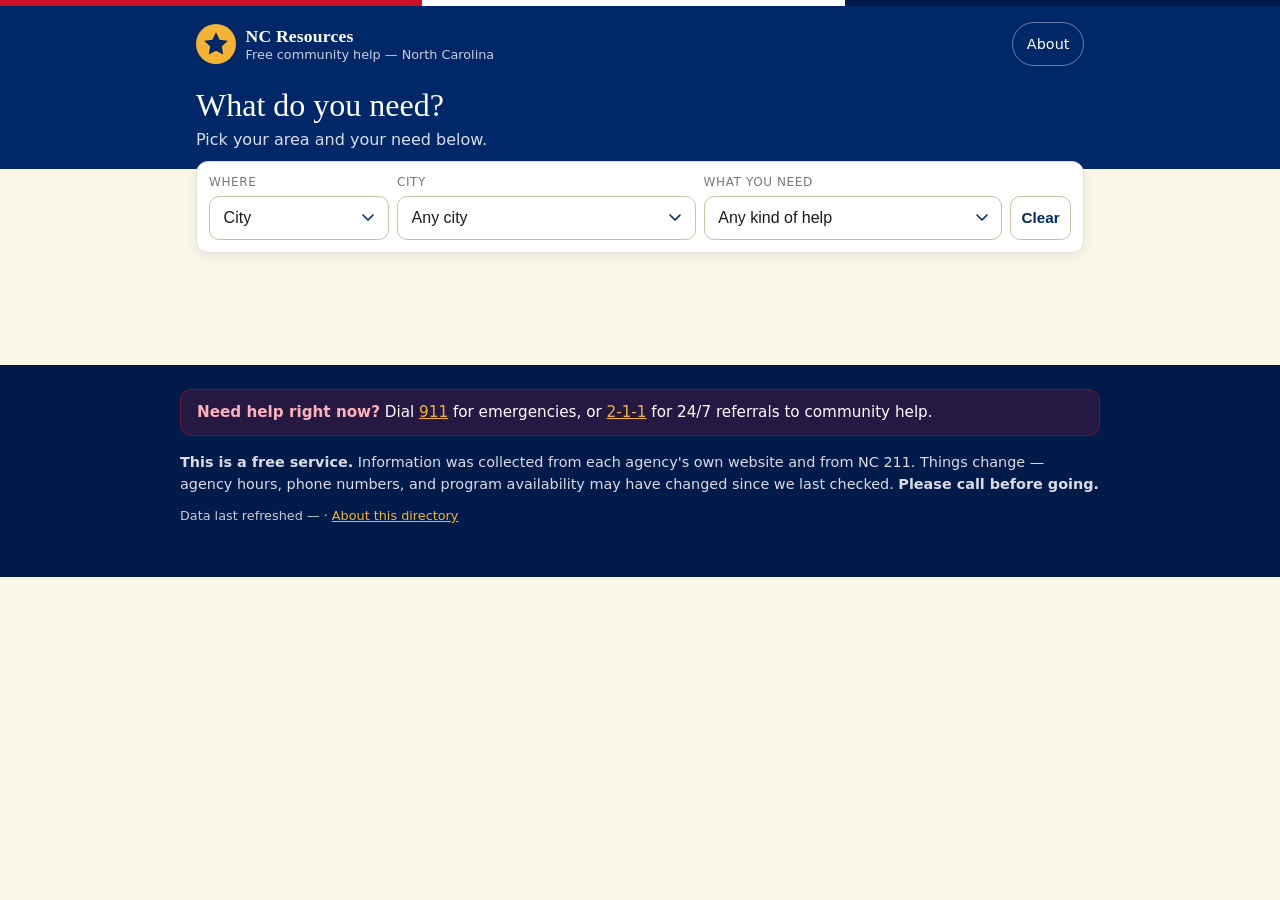
==== index.html @ b9473736 "fix: bust stale browser caches that kept users on broken old code Diagnosed by user: bug reproduces " ====
<!DOCTYPE html>
<html lang="en">
<head>
<meta charset="UTF-8" />
<meta name="viewport" content="width=device-width, initial-scale=1, viewport-fit=cover" />
<meta name="theme-color" content="#002868" />
<meta name="color-scheme" content="light" />
<meta name="description" content="Free directory of food, shelter, utility help, diaper banks, transportation, and other community resources across North Carolina. Filter by city, county, and need." />
<meta name="robots" content="index, follow" />
<meta property="og:title" content="NC Resources — Free help for people in need" />
<meta property="og:description" content="Find free food, shelter, utility help, diapers, transportation, and other community resources across North Carolina." />
<meta property="og:type" content="website" />
<meta property="og:url" content="https://nc-resources.org" />
<title>NC Resources — Free help across North Carolina</title>
<link rel="icon" href="/favicon.svg" type="image/svg+xml" />
<link rel="apple-touch-icon" href="/icon-192.png" />
<link rel="manifest" href="/manifest.webmanifest" />
<link rel="stylesheet" href="/styles.css?v=2" />
<link rel="preload" href="/data.json" as="fetch" type="application/json" crossorigin="anonymous" />
</head>
<body>

<a class="skip-link" href="#app">Skip to filters</a>

<header class="hero">
  <div class="hero-band"></div>
  <div class="hero-inner">
    <a href="/" class="brand" aria-label="NC Resources home">
      <span class="brand-mark" aria-hidden="true">
        <svg viewBox="0 0 24 24" width="28" height="28" fill="currentColor"><path d="M12 2l3.09 6.26L22 9.27l-5 4.87 1.18 6.88L12 17.77l-6.18 3.25L7 14.14 2 9.27l6.91-1.01L12 2z"/></svg>
      </span>
      <span class="brand-text">
        <strong>NC Resources</strong>
        <em>Free community help — North Carolina</em>
      </span>
    </a>
    <a class="about-link" href="/about.html">About</a>
  </div>
  <h1 class="lede">What do you need? <span class="lede-sub">Pick your area and your need below.</span></h1>
</header>

<main id="app">
  <noscript>
    <div class="noscript-fallback">
      <p><strong>This directory needs JavaScript to work.</strong></p>
      <p>For free help right now: dial <a href="tel:211">2-1-1</a> (24/7 referrals) or visit <a href="https://nc211.org" rel="noopener">nc211.org</a>.</p>
      <p>For emergencies dial <a href="tel:911">911</a>.</p>
    </div>
  </noscript>

  <section class="filters" aria-label="Filter agencies">
    <label class="field">
      <span class="field-label" id="placeTypeLabel">Where</span>
      <select id="placeType" aria-labelledby="placeTypeLabel">
        <option value="city">City</option>
        <option value="county">County</option>
      </select>
    </label>

    <label class="field grow">
      <span class="field-label" id="placeValueLabel">City</span>
      <select id="placeValue" aria-labelledby="placeValueLabel">
        <option value="">Any city</option>
      </select>
    </label>

    <label class="field grow">
      <span class="field-label" id="bucketLabel">What you need</span>
      <select id="bucket" aria-labelledby="bucketLabel">
        <option value="">Any kind of help</option>
      </select>
    </label>

    <button id="clear" class="ghost" type="button" aria-label="Clear all filters">Clear</button>
  </section>

  <section class="status" id="status" role="status" aria-live="polite"></section>

  <h2 class="visually-hidden">Results</h2>
  <section id="results" class="results"></section>
</main>

<footer class="foot">
  <div class="urgent-callout">
    <p><strong>Need help right now?</strong> Dial <a href="tel:911">911</a> for emergencies, or <a href="tel:211">2-1-1</a> for 24/7 referrals to community help.</p>
  </div>
  <p><strong>This is a free service.</strong> Information was collected from each agency's own website and from NC 211. Things change — agency hours, phone numbers, and program availability may have changed since we last checked. <strong>Please call before going.</strong></p>
  <p class="meta">Data last refreshed <span id="data-date">—</span> · <a href="/about.html">About this directory</a></p>
</footer>

<script src="/app.js?v=2" defer></script>
</body>
</html>
---- styles.css ----
/* NC Resources — mobile-first styles
 * Palette inspired by the NC state flag:
 *   --nc-blue   #002868 (the blue field on the flag)
 *   --nc-red    #CE1126 (the red field)
 *   --nc-gold   #F5B335 (the letters N and C, the star)
 *   --cream     #FAF6E8 (warm off-white background)
 */

:root {
  --nc-blue: #002868;
  --nc-blue-dark: #001a4a;
  --nc-red: #CE1126;
  --nc-gold: #F5B335;
  --cream: #FAF6E8;
  --paper: #FFFFFF;
  --ink: #1a1a1a;
  --ink-soft: #4a4a4a;
  --ink-mute: #777;
  --line: #E5E0D0;
  --line-strong: #C9C2A8;

  --shadow-sm: 0 1px 2px rgba(0, 40, 104, 0.05);
  --shadow-md: 0 4px 12px rgba(0, 40, 104, 0.08);

  --radius: 12px;
  --tap: 44px;

  --font-body: -apple-system, BlinkMacSystemFont, "Segoe UI", system-ui, "Helvetica Neue", Arial, sans-serif;
  --font-display: "Georgia", "Times New Roman", serif;
}

* { box-sizing: border-box; }
html { -webkit-text-size-adjust: 100%; }
body {
  margin: 0;
  font-family: var(--font-body);
  font-size: 16px;
  line-height: 1.45;
  color: var(--ink);
  background: var(--cream);
  -webkit-font-smoothing: antialiased;
}

a { color: var(--nc-blue); }
a:focus-visible, button:focus-visible, select:focus-visible {
  /* nc-blue passes WCAG AAA contrast on white; gold inner ring keeps brand */
  outline: 3px solid var(--nc-blue);
  outline-offset: 2px;
  box-shadow: 0 0 0 5px var(--nc-gold);
}

/* Visually hidden but available to screen readers */
.visually-hidden {
  position: absolute !important;
  clip: rect(1px, 1px, 1px, 1px);
  clip-path: inset(50%);
  width: 1px; height: 1px;
  overflow: hidden;
  white-space: nowrap;
  padding: 0; margin: -1px; border: 0;
}

/* Skip link for keyboard users — invisible until focused */
.skip-link {
  position: absolute;
  left: -9999px;
  top: 0;
  background: var(--nc-blue);
  color: var(--paper);
  padding: 0.6rem 1rem;
  text-decoration: none;
  font-weight: 600;
  z-index: 10;
}
.skip-link:focus {
  left: 0;
  top: 0;
}

/* Fallback shown only when JS is disabled */
.noscript-fallback {
  background: var(--paper);
  border: 2px solid var(--nc-red);
  border-radius: var(--radius);
  padding: 1rem 1.1rem;
  margin: 1rem 0;
}
.noscript-fallback p { margin: 0.4rem 0; }
.noscript-fallback a { color: var(--nc-red); font-weight: 700; }

/* Respect users who turn motion down */
@media (prefers-reduced-motion: reduce) {
  *, *::before, *::after {
    animation-duration: 0.01ms !important;
    transition-duration: 0.01ms !important;
  }
  .cta:hover, button:hover { filter: none; }
}

/* ---------- Hero ---------- */

.hero {
  background: var(--nc-blue);
  color: var(--paper);
  padding: 0 0 1.25rem;
  position: relative;
}
.hero-band {
  height: 6px;
  background: linear-gradient(
    to right,
    var(--nc-red) 0,
    var(--nc-red) 33%,
    var(--paper) 33%,
    var(--paper) 66%,
    var(--nc-blue-dark) 66%,
    var(--nc-blue-dark) 100%
  );
}
.hero-inner {
  max-width: 920px;
  margin: 0 auto;
  padding: 1rem 1rem 0;
  display: flex;
  align-items: center;
  justify-content: space-between;
  gap: 1rem;
}
.brand {
  display: flex;
  align-items: center;
  gap: 0.6rem;
  text-decoration: none;
  color: var(--paper);
}
.brand-mark {
  background: var(--nc-gold);
  color: var(--nc-blue);
  width: 40px;
  height: 40px;
  border-radius: 50%;
  display: grid;
  place-items: center;
  flex-shrink: 0;
}
.brand-text {
  display: flex;
  flex-direction: column;
  line-height: 1.15;
}
.brand-text strong {
  font-family: var(--font-display);
  font-size: 1.1rem;
  letter-spacing: 0.01em;
}
.brand-text em {
  font-style: normal;
  font-size: 0.8rem;
  color: rgba(255, 255, 255, 0.78);
  margin-top: 2px;
}
.about-link {
  color: var(--paper);
  text-decoration: none;
  border: 1px solid rgba(255, 255, 255, 0.4);
  padding: 0.5rem 0.85rem;
  border-radius: 999px;
  font-size: 0.9rem;
  min-height: var(--tap);
  display: inline-flex;
  align-items: center;
}
.about-link:hover { background: rgba(255, 255, 255, 0.08); }

.lede {
  max-width: 920px;
  margin: 1.25rem auto 0;
  padding: 0 1rem;
  font-family: var(--font-display);
  font-size: 1.6rem;
  line-height: 1.2;
  font-weight: 400;
}
.lede-sub {
  display: block;
  font-family: var(--font-body);
  font-size: 1rem;
  font-weight: 400;
  color: rgba(255, 255, 255, 0.85);
  margin-top: 0.35rem;
}

/* ---------- Filters ---------- */

main {
  max-width: 920px;
  margin: 0 auto;
  padding: 0.75rem 1rem 4rem;
}

.filters {
  background: var(--paper);
  border: 1px solid var(--line);
  border-radius: var(--radius);
  padding: 0.75rem;
  margin: -1.25rem 0 1rem;
  display: grid;
  gap: 0.5rem;
  grid-template-columns: 1fr 1fr;
  box-shadow: var(--shadow-md);
  position: relative;
  z-index: 1;
}
.field {
  display: flex;
  flex-direction: column;
  min-width: 0;
}
.field.grow {
  grid-column: span 2;
}
.field-label {
  font-size: 0.75rem;
  text-transform: uppercase;
  letter-spacing: 0.05em;
  color: var(--ink-mute);
  margin-bottom: 0.25rem;
}
select {
  appearance: none;
  -webkit-appearance: none;
  background: var(--paper) url("data:image/svg+xml;utf8,<svg xmlns='http://www.w3.org/2000/svg' width='12' height='8' viewBox='0 0 12 8'><path d='M1 1l5 5 5-5' stroke='%23002868' stroke-width='1.6' fill='none' stroke-linecap='round' stroke-linejoin='round'/></svg>") no-repeat right 0.85rem center;
  border: 1px solid var(--line-strong);
  border-radius: 10px;
  padding: 0.7rem 2.25rem 0.7rem 0.85rem;
  /* iOS Safari auto-zooms when tapping inputs with font-size < 16px;
     keep this >= 16 to prevent the page bouncing on every tap. */
  font-size: 16px;
  min-height: var(--tap);
  width: 100%;
  color: var(--ink);
  /* Make sure the native picker isn't blocked by anything */
  pointer-events: auto;
  position: relative;
  z-index: 1;
}
select:disabled,
select[aria-busy="true"] {
  opacity: 0.55;
  cursor: progress;
  background-color: #f4f1e8;
}
button.ghost:disabled {
  opacity: 0.55;
  cursor: not-allowed;
}

/* Loading shimmer on the filter card while data fetches */
body.is-loading .filters {
  position: relative;
}
body.is-loading .filters::after {
  content: "";
  position: absolute;
  inset: 0;
  border-radius: var(--radius);
  pointer-events: none; /* don't block the picker even while loading */
  background: linear-gradient(
    90deg,
    transparent 0%,
    rgba(245, 179, 53, 0.12) 50%,
    transparent 100%
  );
  background-size: 200% 100%;
  animation: shimmer 1.4s linear infinite;
}
@keyframes shimmer {
  from { background-position: 100% 0; }
  to   { background-position: -100% 0; }
}
@media (prefers-reduced-motion: reduce) {
  body.is-loading .filters::after { animation: none; opacity: 0; }
}

button.ghost {
  grid-column: span 2;
  background: transparent;
  border: 1px solid var(--line-strong);
  color: var(--nc-blue);
  border-radius: 10px;
  padding: 0.65rem;
  font-size: 0.95rem;
  font-weight: 600;
  min-height: var(--tap);
  cursor: pointer;
}
button.ghost:hover { background: var(--cream); }

/* ---------- Status / results ---------- */

.status {
  font-size: 0.9rem;
  color: var(--ink-soft);
  margin: 0.25rem 0 0.75rem;
  min-height: 1.4em;
}
.status .count {
  color: var(--nc-blue);
  font-weight: 700;
}

.results {
  display: grid;
  gap: 0.75rem;
}

.card {
  background: var(--paper);
  border: 1px solid var(--line);
  border-left: 4px solid var(--nc-red);
  border-radius: var(--radius);
  padding: 0.9rem 1rem 1rem;
  box-shadow: var(--shadow-sm);
}
.card[data-flag="caution"] {
  border-left-color: var(--nc-gold);
}
.card[data-flag="critical"] {
  border-left-color: var(--nc-red);
  background: #fff7f7;
}

.card-head {
  display: flex;
  flex-direction: column;
  gap: 0.15rem;
  margin-bottom: 0.5rem;
}
.card-prog {
  font-size: 0.7rem;
  text-transform: uppercase;
  letter-spacing: 0.06em;
  font-weight: 700;
  color: var(--nc-red);
}
.card-name {
  font-family: var(--font-display);
  font-size: 1.2rem;
  line-height: 1.2;
  margin: 0.1rem 0;
  color: var(--ink);
}
.card-loc {
  font-size: 0.85rem;
  color: var(--ink-soft);
}

.card-grid {
  display: grid;
  gap: 0.5rem 1rem;
  margin-top: 0.4rem;
}
@media (min-width: 540px) {
  .card-grid { grid-template-columns: 1fr 1fr; }
}

.row {
  display: flex;
  gap: 0.4rem;
  align-items: flex-start;
  font-size: 0.95rem;
}
.row-icon {
  flex-shrink: 0;
  width: 18px;
  text-align: center;
  margin-top: 2px;
  color: var(--nc-blue);
}
.row-text { min-width: 0; word-break: break-word; }
.row-text strong { font-weight: 600; }

.cta-row {
  display: flex;
  gap: 0.5rem;
  flex-wrap: wrap;
  margin-top: 0.85rem;
}
.cta {
  display: inline-flex;
  align-items: center;
  justify-content: center;
  gap: 0.4rem;
  text-decoration: none;
  background: var(--nc-blue);
  color: var(--paper);
  padding: 0.6rem 0.9rem;
  border-radius: 999px;
  font-size: 0.95rem;
  font-weight: 600;
  min-height: var(--tap);
  flex: 1 1 auto;
  text-align: center;
}
.cta.alt {
  background: transparent;
  color: var(--nc-blue);
  border: 1.5px solid var(--nc-blue);
}
.cta:hover { filter: brightness(1.05); }
.cta.alt:hover { background: var(--cream); }

.notes {
  background: #fff8e6;
  border-left: 3px solid var(--nc-gold);
  padding: 0.5rem 0.7rem;
  border-radius: 6px;
  margin-top: 0.7rem;
  font-size: 0.85rem;
  color: #6b4a00;
}
.notes strong { color: var(--nc-red); }
.notes[data-strong="true"] {
  background: #fff0f0;
  border-left-color: var(--nc-red);
  color: #5e0008;
  font-weight: 500;
}

.verified {
  font-size: 0.75rem;
  color: var(--ink-mute);
  margin-top: 0.5rem;
}

.expand-toggle {
  background: transparent;
  border: none;
  color: var(--nc-blue);
  font-weight: 600;
  font-size: 0.9rem;
  padding: 0.4rem 0;
  cursor: pointer;
  text-align: left;
}
.expand-toggle:hover { text-decoration: underline; }

.detail {
  display: none;
  margin-top: 0.5rem;
  padding-top: 0.5rem;
  border-top: 1px dashed var(--line);
}
.detail.open { display: block; }
.detail h4 {
  font-size: 0.78rem;
  text-transform: uppercase;
  letter-spacing: 0.05em;
  color: var(--ink-mute);
  margin: 0.7rem 0 0.2rem;
}
.detail p {
  margin: 0;
  font-size: 0.95rem;
}

/* ---------- Empty state ---------- */

.empty {
  text-align: center;
  padding: 2rem 1rem;
  color: var(--ink-mute);
}
.empty p { font-size: 1rem; margin: 0.5rem 0; }
.empty p[lang="es"] { color: var(--ink-soft); font-size: 0.95rem; }
.empty strong { color: var(--ink); }
.meta-error {
  font-size: 0.75rem;
  color: var(--ink-mute);
  font-family: ui-monospace, SFMono-Regular, Menlo, monospace;
  margin-top: 1rem !important;
}

/* ---------- Footer ---------- */

.foot {
  background: var(--nc-blue-dark);
  color: rgba(255, 255, 255, 0.85);
  padding: 1.5rem 1rem 2.5rem;
  font-size: 0.9rem;
  line-height: 1.5;
}
.foot p {
  max-width: 920px;
  margin: 0 auto 0.7rem;
}
.foot a {
  color: var(--nc-gold);
  text-decoration: underline;
}
.foot .meta {
  font-size: 0.8rem;
  color: rgba(255, 255, 255, 0.78);
}

.urgent-callout {
  background: rgba(206, 17, 38, 0.18);
  border: 1px solid rgba(206, 17, 38, 0.45);
  border-radius: var(--radius);
  padding: 0.7rem 1rem;
  max-width: 920px;
  margin: 0 auto 1rem;
  color: var(--paper);
}
.urgent-callout p { margin: 0; font-size: 0.95rem; }
.urgent-callout strong { color: #ffb1b8; }

/* ---------- Larger screens ---------- */

@media (min-width: 640px) {
  .lede { font-size: 2rem; }
  .filters { grid-template-columns: 180px 1fr 1fr auto; }
  .field.grow { grid-column: auto; }
  button.ghost { grid-column: auto; align-self: end; }
}

@media (min-width: 900px) {
  .results {
    grid-template-columns: 1fr 1fr;
  }
}

/* ---------- Print (so social workers can print and hand it out) ---------- */

@media print {
  .hero, .filters, .foot, .expand-toggle, .about-link, .skip-link { display: none !important; }
  .status { display: none; }
  body { background: white; color: black; }
  .card {
    break-inside: avoid;
    box-shadow: none;
    border: 1px solid #999;
    page-break-inside: avoid;
    margin-bottom: 0.5rem;
  }
  .card-name { font-size: 1.05rem; }
  /* Show CTAs as plain text in print so the phone number / address is readable */
  .cta-row { margin-top: 0.4rem; display: block; }
  .cta {
    display: inline;
    background: transparent !important;
    color: black !important;
    border: none !important;
    padding: 0;
    font-weight: normal;
    text-decoration: none;
  }
  .cta::after {
    content: " (" attr(href) ")";
    font-size: 0.85em;
    color: #444;
  }
  /* Strip tel: and mailto: prefixes from print output */
  .cta[href^="tel:"]::after { content: ""; }
  /* Hide map deep-link URL — phone number + address is enough on paper */
  .cta[href*="maps."]::after { content: ""; }
}
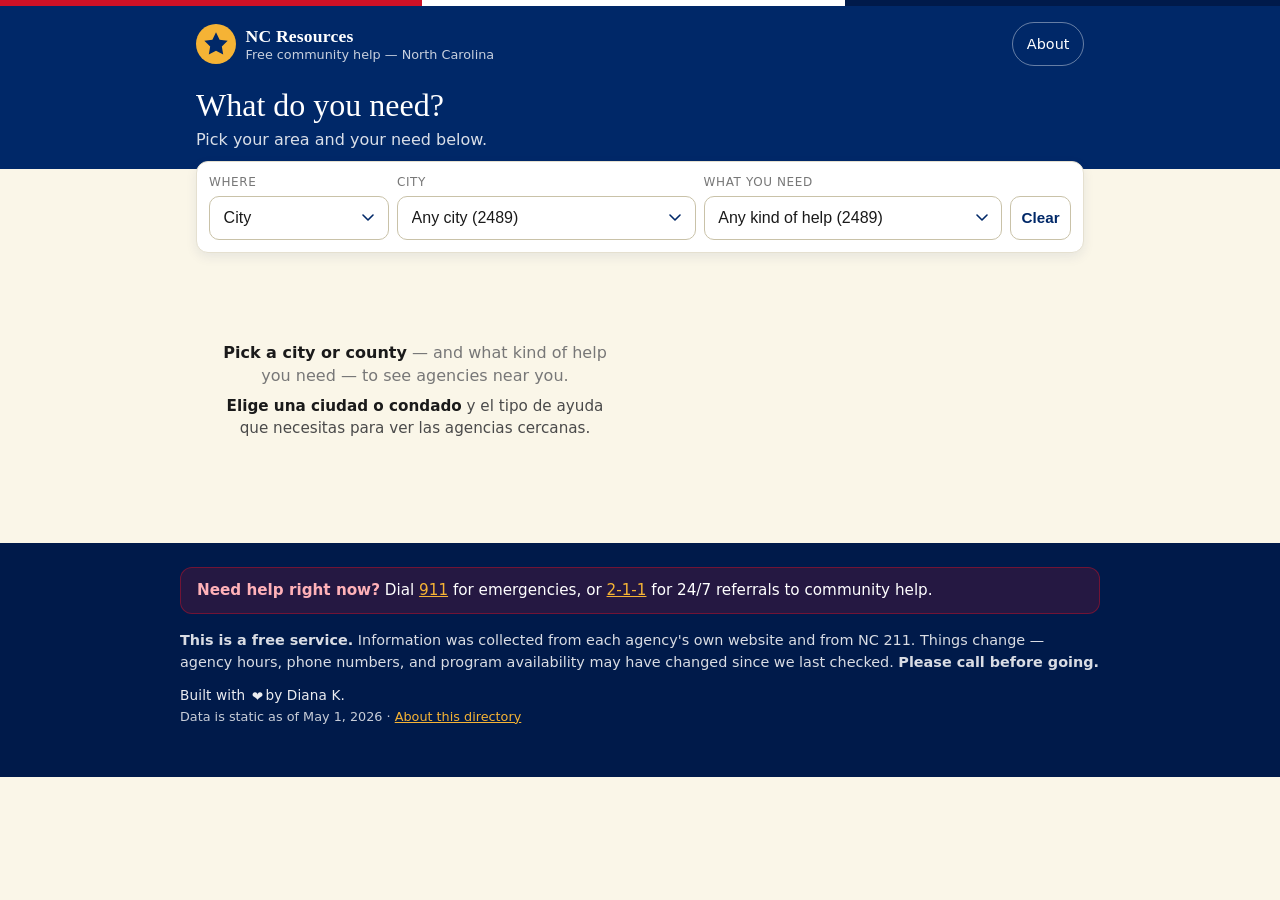
==== commit 39c2c1c9: "add: Diana K. credit line + static-data wording in footer Per Diana's request — adds 'Built with ❤️ " ====
--- a/index.html
+++ b/index.html
@@ -85,7 +85,8 @@
     <p><strong>Need help right now?</strong> Dial <a href="tel:911">911</a> for emergencies, or <a href="tel:211">2-1-1</a> for 24/7 referrals to community help.</p>
   </div>
   <p><strong>This is a free service.</strong> Information was collected from each agency's own website and from NC 211. Things change — agency hours, phone numbers, and program availability may have changed since we last checked. <strong>Please call before going.</strong></p>
-  <p class="meta">Data last refreshed <span id="data-date">—</span> · <a href="/about.html">About this directory</a></p>
+  <p class="meta credit">Built with <span aria-hidden="true">❤️</span><span class="visually-hidden"> love </span>by Diana K.</p>
+  <p class="meta">Data is static as of <span id="data-date">May 1, 2026</span> · <a href="/about.html">About this directory</a></p>
 </footer>
 
 <script src="/app.js?v=2" defer></script>
--- a/styles.css
+++ b/styles.css
@@ -501,6 +501,18 @@
 .foot .meta {
   font-size: 0.8rem;
   color: rgba(255, 255, 255, 0.78);
+}
+.foot .credit {
+  font-size: 0.85rem;
+  color: rgba(255, 255, 255, 0.92);
+  margin-top: 0.4rem;
+  margin-bottom: 0.1rem;
+  letter-spacing: 0.01em;
+}
+.foot .credit [aria-hidden="true"] {
+  display: inline-block;
+  transform: translateY(1px);
+  margin: 0 0.15em;
 }
 
 .urgent-callout {
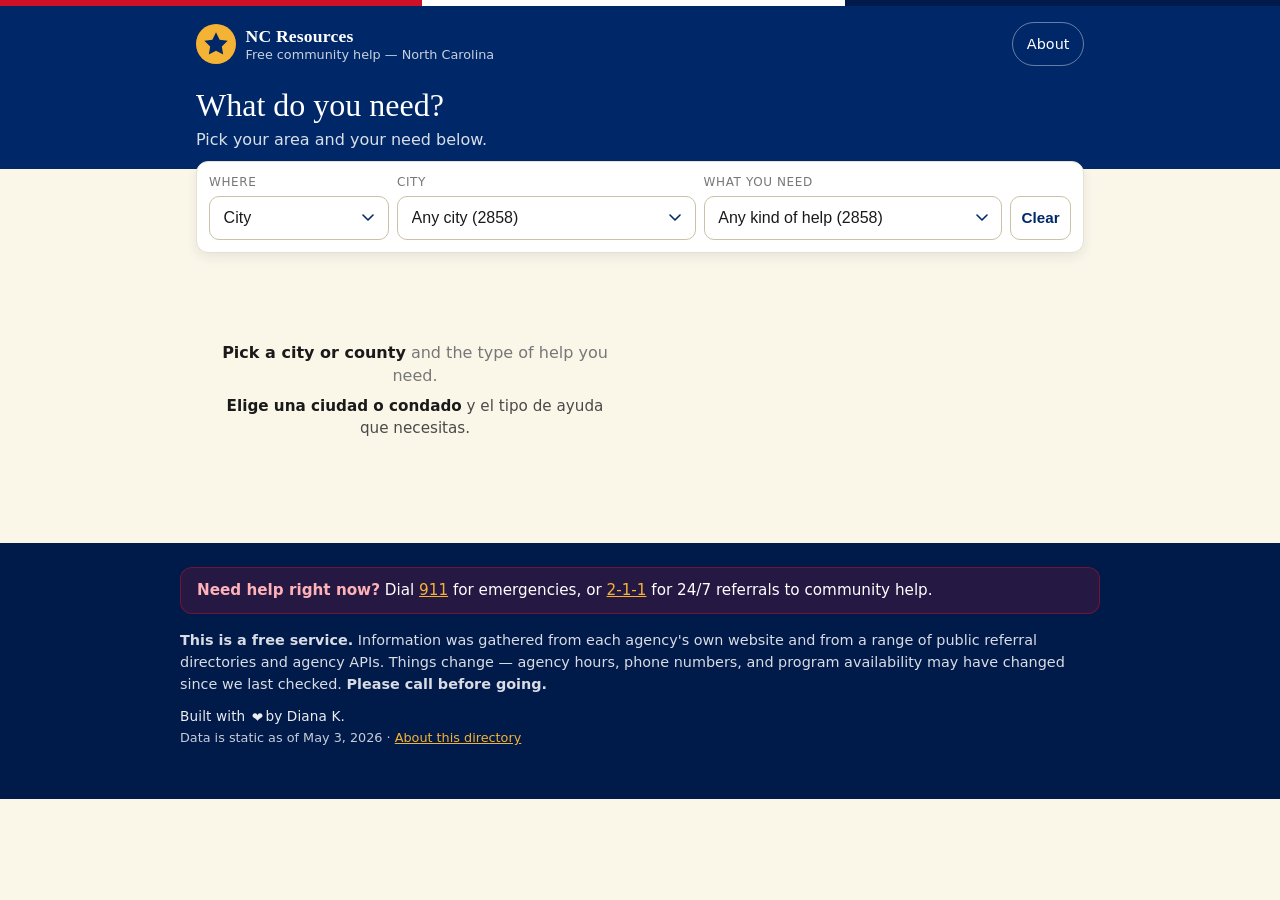
==== commit 997dc32c: "add: 200+ new agencies across NC + rewrite source attribution - Wake Forest pilot adds 14 entries (H" ====
--- a/index.html
+++ b/index.html
@@ -43,7 +43,7 @@
   <noscript>
     <div class="noscript-fallback">
       <p><strong>This directory needs JavaScript to work.</strong></p>
-      <p>For free help right now: dial <a href="tel:211">2-1-1</a> (24/7 referrals) or visit <a href="https://nc211.org" rel="noopener">nc211.org</a>.</p>
+      <p>For free help right now: dial <a href="tel:211">2-1-1</a> for 24/7 community-help referrals.</p>
       <p>For emergencies dial <a href="tel:911">911</a>.</p>
     </div>
   </noscript>
@@ -84,9 +84,9 @@
   <div class="urgent-callout">
     <p><strong>Need help right now?</strong> Dial <a href="tel:911">911</a> for emergencies, or <a href="tel:211">2-1-1</a> for 24/7 referrals to community help.</p>
   </div>
-  <p><strong>This is a free service.</strong> Information was collected from each agency's own website and from NC 211. Things change — agency hours, phone numbers, and program availability may have changed since we last checked. <strong>Please call before going.</strong></p>
+  <p><strong>This is a free service.</strong> Information was gathered from each agency's own website and from a range of public referral directories and agency APIs. Things change — agency hours, phone numbers, and program availability may have changed since we last checked. <strong>Please call before going.</strong></p>
   <p class="meta credit">Built with <span aria-hidden="true">❤️</span><span class="visually-hidden"> love </span>by Diana K.</p>
-  <p class="meta">Data is static as of <span id="data-date">May 1, 2026</span> · <a href="/about.html">About this directory</a></p>
+  <p class="meta">Data is static as of <span id="data-date">May 3, 2026</span> · <a href="/about.html">About this directory</a></p>
 </footer>
 
 <script src="/app.js?v=2" defer></script>
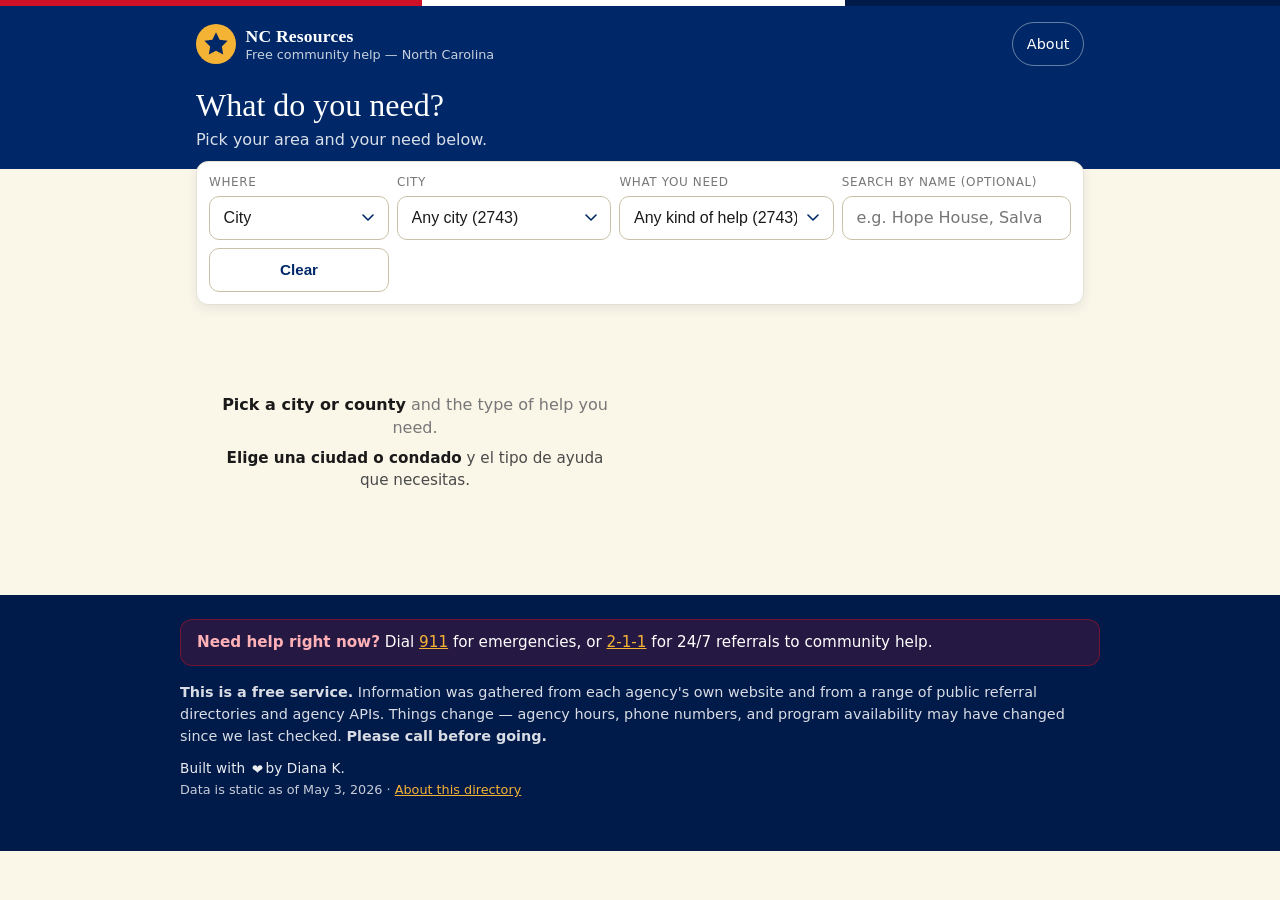
==== commit 593bd05c: "launch-readiness: name search, CSP+HSTS, terms, data hygiene Pre-launch due-diligence pass. The site" ====
--- a/index.html
+++ b/index.html
@@ -11,6 +11,12 @@
 <meta property="og:description" content="Find free food, shelter, utility help, diapers, transportation, and other community resources across North Carolina." />
 <meta property="og:type" content="website" />
 <meta property="og:url" content="https://nc-resources.org" />
+<meta property="og:site_name" content="NC Resources" />
+<meta property="og:locale" content="en_US" />
+<meta name="twitter:card" content="summary" />
+<meta name="twitter:title" content="NC Resources — Free help across North Carolina" />
+<meta name="twitter:description" content="Free directory of food, shelter, utility help, diaper banks, and other community resources across North Carolina." />
+<link rel="canonical" href="https://nc-resources.org/" />
 <title>NC Resources — Free help across North Carolina</title>
 <link rel="icon" href="/favicon.svg" type="image/svg+xml" />
 <link rel="apple-touch-icon" href="/icon-192.png" />
@@ -71,6 +77,11 @@
       </select>
     </label>
 
+    <label class="field grow search-field">
+      <span class="field-label" id="searchLabel">Search by name (optional)</span>
+      <input id="search" type="search" autocomplete="off" inputmode="search" aria-labelledby="searchLabel" placeholder="e.g. Hope House, Salvation Army" />
+    </label>
+
     <button id="clear" class="ghost" type="button" aria-label="Clear all filters">Clear</button>
   </section>
 
@@ -86,7 +97,7 @@
   </div>
   <p><strong>This is a free service.</strong> Information was gathered from each agency's own website and from a range of public referral directories and agency APIs. Things change — agency hours, phone numbers, and program availability may have changed since we last checked. <strong>Please call before going.</strong></p>
   <p class="meta credit">Built with <span aria-hidden="true">❤️</span><span class="visually-hidden"> love </span>by Diana K.</p>
-  <p class="meta">Data is static as of <span id="data-date">May 3, 2026</span> · <a href="/about.html">About this directory</a></p>
+  <p class="meta">Data is static as of <span id="data-date" aria-live="polite">recently</span> · <a href="/about.html">About this directory</a></p>
 </footer>
 
 <script src="/app.js?v=2" defer></script>
--- a/styles.css
+++ b/styles.css
@@ -249,6 +249,27 @@
   opacity: 0.55;
   cursor: progress;
   background-color: #f4f1e8;
+}
+input[type="search"] {
+  appearance: none;
+  -webkit-appearance: none;
+  background: var(--paper);
+  border: 1px solid var(--line-strong);
+  border-radius: 10px;
+  padding: 0.7rem 0.85rem;
+  font-size: 16px; /* avoid iOS zoom on focus */
+  min-height: var(--tap);
+  width: 100%;
+  color: var(--ink);
+  font-family: inherit;
+}
+input[type="search"]::-webkit-search-cancel-button {
+  /* keep the native clear-X visible on WebKit */
+  appearance: searchfield-cancel-button;
+}
+.search-field {
+  /* Search field is wider than the others on desktop, full-width on mobile */
+  grid-column: 1 / -1;
 }
 button.ghost:disabled {
   opacity: 0.55;
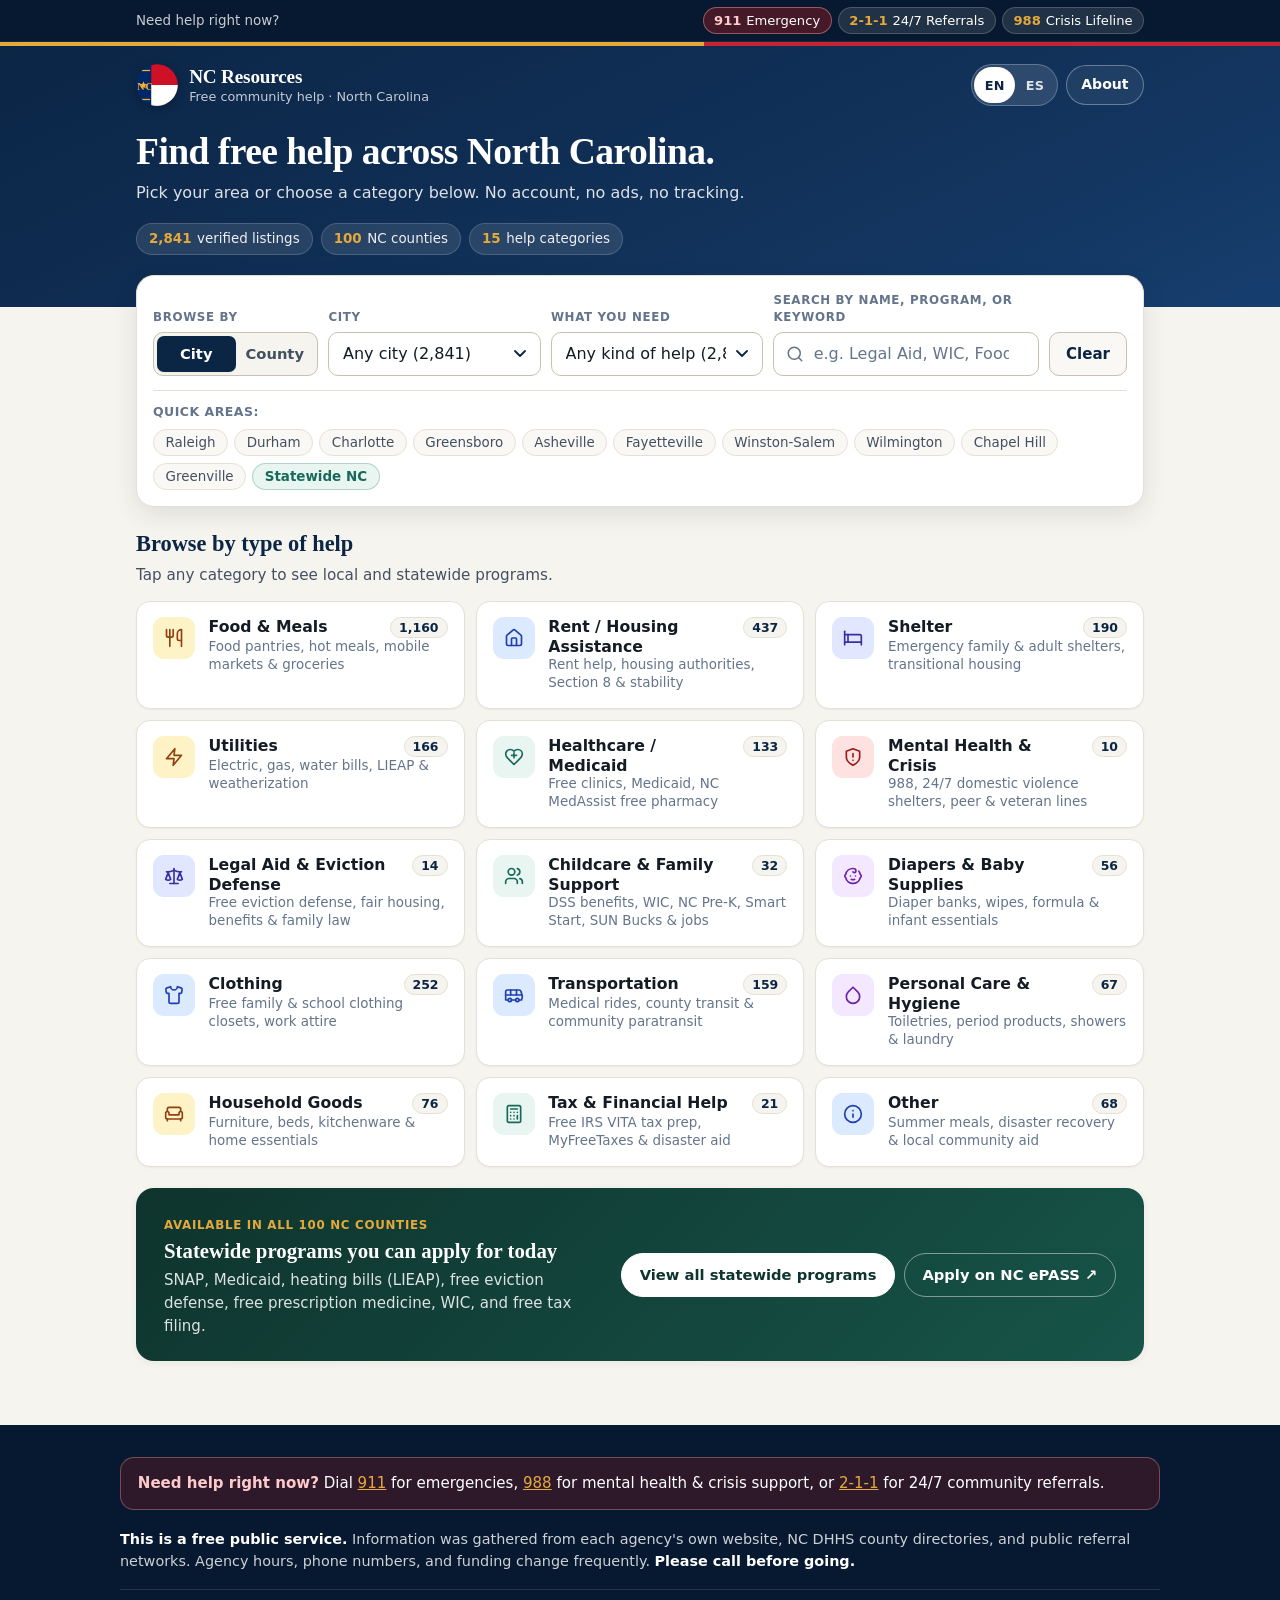
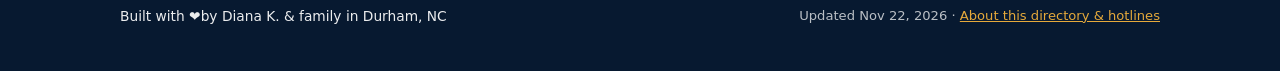
==== commit 735a519b: "facelift: Piedmont civic redesign, EN/ES toggle, share/print UX & 100-county NC dataset expansion" ====
--- a/index.html
+++ b/index.html
@@ -3,103 +3,191 @@
 <head>
 <meta charset="UTF-8" />
 <meta name="viewport" content="width=device-width, initial-scale=1, viewport-fit=cover" />
-<meta name="theme-color" content="#002868" />
+<meta name="theme-color" content="#0B2545" />
 <meta name="color-scheme" content="light" />
-<meta name="description" content="Free directory of food, shelter, utility help, diaper banks, transportation, and other community resources across North Carolina. Filter by city, county, and need." />
+<meta name="description" content="Free directory of food, shelter, rent &amp; utility help, legal aid, mental health crisis lines, childcare, WIC, healthcare, and community resources across all 100 North Carolina counties." />
 <meta name="robots" content="index, follow" />
-<meta property="og:title" content="NC Resources — Free help for people in need" />
-<meta property="og:description" content="Find free food, shelter, utility help, diapers, transportation, and other community resources across North Carolina." />
+<meta property="og:title" content="NC Resources — Free help across all 100 North Carolina counties" />
+<meta property="og:description" content="Find free food, shelter, rent &amp; utility help, legal aid, crisis support, childcare, diapers, transportation, and healthcare across North Carolina." />
 <meta property="og:type" content="website" />
 <meta property="og:url" content="https://nc-resources.org" />
 <meta property="og:site_name" content="NC Resources" />
 <meta property="og:locale" content="en_US" />
 <meta name="twitter:card" content="summary" />
 <meta name="twitter:title" content="NC Resources — Free help across North Carolina" />
-<meta name="twitter:description" content="Free directory of food, shelter, utility help, diaper banks, and other community resources across North Carolina." />
+<meta name="twitter:description" content="Free directory of 2,800+ verified food, housing, utility, legal aid, crisis, healthcare, and family resources across all 100 North Carolina counties." />
 <link rel="canonical" href="https://nc-resources.org/" />
 <title>NC Resources — Free help across North Carolina</title>
 <link rel="icon" href="/favicon.svg" type="image/svg+xml" />
-<link rel="apple-touch-icon" href="/icon-192.png" />
 <link rel="manifest" href="/manifest.webmanifest" />
-<link rel="stylesheet" href="/styles.css?v=2" />
+<link rel="stylesheet" href="/styles.css?v=3" />
 <link rel="preload" href="/data.json" as="fetch" type="application/json" crossorigin="anonymous" />
 </head>
 <body>
 
-<a class="skip-link" href="#app">Skip to filters</a>
+<a class="skip-link" href="#app" data-i18n="skipLink">Skip to search &amp; filters</a>
+
+<div class="urgent-bar" role="region" aria-label="24/7 Urgent Help">
+  <div class="urgent-bar-inner">
+    <span class="urgent-label" data-i18n="urgentLabel">Need help right now?</span>
+    <div class="urgent-links">
+      <a href="tel:911" class="urgent-pill urgent-911"><strong>911</strong> <span data-i18n="urgent911">Emergency</span></a>
+      <a href="tel:211" class="urgent-pill"><strong>2-1-1</strong> <span data-i18n="urgent211">24/7 Referrals</span></a>
+      <a href="tel:988" class="urgent-pill"><strong>988</strong> <span data-i18n="urgent988">Crisis Lifeline</span></a>
+    </div>
+  </div>
+</div>
 
 <header class="hero">
-  <div class="hero-band"></div>
+  <div class="hero-accent" aria-hidden="true"></div>
   <div class="hero-inner">
     <a href="/" class="brand" aria-label="NC Resources home">
-      <span class="brand-mark" aria-hidden="true">
-        <svg viewBox="0 0 24 24" width="28" height="28" fill="currentColor"><path d="M12 2l3.09 6.26L22 9.27l-5 4.87 1.18 6.88L12 17.77l-6.18 3.25L7 14.14 2 9.27l6.91-1.01L12 2z"/></svg>
-      </span>
+      <img src="/favicon.svg" class="brand-logo" width="42" height="42" alt="" aria-hidden="true" />
       <span class="brand-text">
         <strong>NC Resources</strong>
-        <em>Free community help — North Carolina</em>
+        <em data-i18n="brandTagline">Free community help · North Carolina</em>
       </span>
     </a>
-    <a class="about-link" href="/about.html">About</a>
+    <nav class="hero-nav" aria-label="Primary">
+      <div class="lang-switch" role="group" aria-label="Language">
+        <button type="button" class="lang-btn is-active" data-lang="en" aria-pressed="true">EN</button>
+        <button type="button" class="lang-btn" data-lang="es" aria-pressed="false">ES</button>
+      </div>
+      <a class="nav-link" href="/about.html" data-i18n="navAbout">About</a>
+    </nav>
   </div>
-  <h1 class="lede">What do you need? <span class="lede-sub">Pick your area and your need below.</span></h1>
+
+  <div class="hero-copy">
+    <h1 class="lede" data-i18n="heroTitle">Find free help across North Carolina.</h1>
+    <p class="lede-sub" data-i18n="heroSub">Pick your area or choose a category below. No account, no ads, no tracking.</p>
+    <div class="hero-stats" id="heroStats" aria-label="Directory coverage">
+      <span class="stat-pill"><strong id="statTotal">2,800+</strong> <span data-i18n="statPrograms">verified listings</span></span>
+      <span class="stat-pill"><strong>100</strong> <span data-i18n="statCounties">NC counties</span></span>
+      <span class="stat-pill"><strong id="statBuckets">15</strong> <span data-i18n="statCategories">help categories</span></span>
+    </div>
+  </div>
 </header>
 
 <main id="app">
   <noscript>
     <div class="noscript-fallback">
-      <p><strong>This directory needs JavaScript to work.</strong></p>
-      <p>For free help right now: dial <a href="tel:211">2-1-1</a> for 24/7 community-help referrals.</p>
-      <p>For emergencies dial <a href="tel:911">911</a>.</p>
+      <p><strong>This directory needs JavaScript to filter listings.</strong></p>
+      <p>For free 24/7 community-help referrals across NC, dial <a href="tel:211">2-1-1</a>. For mental health crisis support, call or text <a href="tel:988">988</a>. For emergencies, dial <a href="tel:911">911</a>.</p>
     </div>
   </noscript>
 
-  <section class="filters" aria-label="Filter agencies">
-    <label class="field">
-      <span class="field-label" id="placeTypeLabel">Where</span>
-      <select id="placeType" aria-labelledby="placeTypeLabel">
-        <option value="city">City</option>
-        <option value="county">County</option>
-      </select>
-    </label>
+  <section class="filters-shell" aria-label="Filter agencies">
+    <div class="filters">
+      <div class="field field-mode">
+        <span class="field-label" id="placeTypeLabel" data-i18n="labelWhere">Browse by</span>
+        <div class="segmented" role="group" aria-labelledby="placeTypeLabel">
+          <button type="button" class="seg-btn is-active" data-place-type="city" aria-pressed="true" data-i18n="optCity">City</button>
+          <button type="button" class="seg-btn" data-place-type="county" aria-pressed="false" data-i18n="optCounty">County</button>
+        </div>
+        <select id="placeType" class="visually-hidden" aria-labelledby="placeTypeLabel" tabindex="-1">
+          <option value="city">City</option>
+          <option value="county">County</option>
+        </select>
+      </div>
 
-    <label class="field grow">
-      <span class="field-label" id="placeValueLabel">City</span>
-      <select id="placeValue" aria-labelledby="placeValueLabel">
-        <option value="">Any city</option>
-      </select>
-    </label>
+      <label class="field grow">
+        <span class="field-label" id="placeValueLabel" data-i18n="optCity">City</span>
+        <select id="placeValue" aria-labelledby="placeValueLabel">
+          <option value="">Any city</option>
+        </select>
+      </label>
 
-    <label class="field grow">
-      <span class="field-label" id="bucketLabel">What you need</span>
-      <select id="bucket" aria-labelledby="bucketLabel">
-        <option value="">Any kind of help</option>
-      </select>
-    </label>
+      <label class="field grow">
+        <span class="field-label" id="bucketLabel" data-i18n="labelNeed">What you need</span>
+        <select id="bucket" aria-labelledby="bucketLabel">
+          <option value="">Any kind of help</option>
+        </select>
+      </label>
 
-    <label class="field grow search-field">
-      <span class="field-label" id="searchLabel">Search by name (optional)</span>
-      <input id="search" type="search" autocomplete="off" inputmode="search" aria-labelledby="searchLabel" placeholder="e.g. Hope House, Salvation Army" />
-    </label>
+      <label class="field grow search-field">
+        <span class="field-label" id="searchLabel" data-i18n="labelSearch">Search by name, program, or keyword</span>
+        <span class="search-wrap">
+          <svg class="search-icon" viewBox="0 0 24 24" width="18" height="18" fill="none" stroke="currentColor" stroke-width="2" stroke-linecap="round" stroke-linejoin="round" aria-hidden="true"><circle cx="11" cy="11" r="8"/><path d="m21 21-4.3-4.3"/></svg>
+          <input id="search" type="search" autocomplete="off" inputmode="search" aria-labelledby="searchLabel" placeholder="e.g. Legal Aid, WIC, Food Bank, Hope House" />
+        </span>
+      </label>
 
-    <button id="clear" class="ghost" type="button" aria-label="Clear all filters">Clear</button>
+      <button id="clear" class="btn-clear" type="button" aria-label="Clear all filters" data-i18n="btnClear">Clear</button>
+    </div>
+
+    <div class="quick-places" id="quickPlaces" aria-label="Quick select area">
+      <span class="quick-label" data-i18n="quickAreas">Quick areas:</span>
+      <div class="quick-chips" id="quickPlaceChips"></div>
+    </div>
   </section>
 
-  <section class="status" id="status" role="status" aria-live="polite"></section>
+  <div class="print-header" id="printHeader" aria-hidden="true"></div>
 
-  <h2 class="visually-hidden">Results</h2>
+  <section class="toolbar is-hidden" id="toolbar">
+    <div class="status" id="status" role="status" aria-live="polite"></div>
+    <div class="toolbar-actions">
+      <button type="button" id="allCategoriesBtn" class="tool-btn" data-i18n="btnAllCategories">All categories</button>
+      <button type="button" id="printBtn" class="tool-btn tool-btn-primary">
+        <svg viewBox="0 0 24 24" width="16" height="16" fill="none" stroke="currentColor" stroke-width="2" stroke-linecap="round" stroke-linejoin="round" aria-hidden="true"><polyline points="6 9 6 2 18 2 18 9"/><path d="M6 18H4a2 2 0 0 1-2-2v-5a2 2 0 0 1 2-2h16a2 2 0 0 1 2 2v5a2 2 0 0 1-2 2h-2"/><rect width="12" height="8" x="6" y="14"/></svg>
+        <span data-i18n="btnPrint">Print list</span>
+      </button>
+    </div>
+  </section>
+
+  <section class="home-discovery" id="homeDiscovery" aria-label="Browse categories">
+    <div class="section-head">
+      <h2 data-i18n="browseHeading">Browse by type of help</h2>
+      <p data-i18n="browseSub">Tap any category to see local and statewide programs.</p>
+    </div>
+    <div class="category-grid" id="categoryGrid"></div>
+
+    <div class="statewide-spotlight">
+      <div class="spotlight-copy">
+        <span class="spotlight-eyebrow" data-i18n="spotlightEyebrow">Available in all 100 NC counties</span>
+        <h3 data-i18n="spotlightTitle">Statewide programs you can apply for today</h3>
+        <p data-i18n="spotlightSub">SNAP, Medicaid, heating bills (LIEAP), free eviction defense, free prescription medicine, WIC, and free tax filing.</p>
+      </div>
+      <div class="spotlight-actions">
+        <button type="button" class="spotlight-btn" id="viewStatewideBtn" data-i18n="spotlightBtn">View all statewide programs</button>
+        <a href="https://epass.nc.gov/" target="_blank" rel="noopener" class="spotlight-btn spotlight-btn-alt" data-i18n="spotlightEpass">Apply on NC ePASS ↗</a>
+      </div>
+    </div>
+  </section>
+
+  <h2 class="visually-hidden" data-i18n="resultsHeading">Results</h2>
   <section id="results" class="results"></section>
+
+  <section id="statewideSection" class="statewide-results is-hidden" aria-label="Statewide programs">
+    <div class="statewide-results-head">
+      <div>
+        <span class="statewide-tag" data-i18n="statewideBadge">Statewide NC</span>
+        <h3 id="statewideHeading" data-i18n="alsoStatewide">Also available in every NC county</h3>
+      </div>
+      <p data-i18n="alsoStatewideSub">These statewide helplines and portals serve residents anywhere in North Carolina.</p>
+    </div>
+    <div id="statewideList" class="results"></div>
+  </section>
 </main>
 
+<div id="toast" class="toast" role="status" aria-live="polite" aria-atomic="true"></div>
+
 <footer class="foot">
-  <div class="urgent-callout">
-    <p><strong>Need help right now?</strong> Dial <a href="tel:911">911</a> for emergencies, or <a href="tel:211">2-1-1</a> for 24/7 referrals to community help.</p>
+  <div class="foot-inner">
+    <div class="urgent-callout">
+      <p><strong data-i18n="footUrgentStrong">Need help right now?</strong> <span data-i18n="footUrgentBody">Dial</span> <a href="tel:911">911</a> <span data-i18n="footUrgentOr">for emergencies,</span> <a href="tel:988">988</a> <span data-i18n="footUrgentCrisis">for mental health &amp; crisis support, or</span> <a href="tel:211">2-1-1</a> <span data-i18n="footUrgent211">for 24/7 community referrals.</span></p>
+    </div>
+
+    <div class="foot-disclaimer">
+      <p><strong data-i18n="footFreeStrong">This is a free public service.</strong> <span data-i18n="footDisclaimer">Information was gathered from each agency's own website, NC DHHS county directories, and public referral networks. Agency hours, phone numbers, and funding change frequently.</span> <strong data-i18n="footCallFirst">Please call before going.</strong></p>
+    </div>
+
+    <div class="foot-bottom">
+      <p class="credit"><span data-i18n="footBuilt">Built with</span> <span aria-hidden="true">❤️</span><span class="visually-hidden"> love </span><span data-i18n="footBy">by Diana K. &amp; family in Durham, NC</span></p>
+      <p class="meta"><span data-i18n="footUpdated">Updated</span> <span id="data-date" aria-live="polite">recently</span> · <a href="/about.html" data-i18n="footAbout">About this directory &amp; hotlines</a></p>
+    </div>
   </div>
-  <p><strong>This is a free service.</strong> Information was gathered from each agency's own website and from a range of public referral directories and agency APIs. Things change — agency hours, phone numbers, and program availability may have changed since we last checked. <strong>Please call before going.</strong></p>
-  <p class="meta credit">Built with <span aria-hidden="true">❤️</span><span class="visually-hidden"> love </span>by Diana K.</p>
-  <p class="meta">Data is static as of <span id="data-date" aria-live="polite">recently</span> · <a href="/about.html">About this directory</a></p>
 </footer>
 
-<script src="/app.js?v=2" defer></script>
+<script src="/app.js?v=3" defer></script>
 </body>
 </html>
--- a/styles.css
+++ b/styles.css
@@ -1,55 +1,72 @@
-/* NC Resources — mobile-first styles
- * Palette inspired by the NC state flag:
- *   --nc-blue   #002868 (the blue field on the flag)
- *   --nc-red    #CE1126 (the red field)
- *   --nc-gold   #F5B335 (the letters N and C, the star)
- *   --cream     #FAF6E8 (warm off-white background)
+/* NC Resources — Refined Piedmont Civic design system
+ * Pure static, zero external requests, WCAG AAA contrast, mobile-first & print-ready.
  */
 
 :root {
-  --nc-blue: #002868;
-  --nc-blue-dark: #001a4a;
-  --nc-red: #CE1126;
-  --nc-gold: #F5B335;
-  --cream: #FAF6E8;
+  --navy: #0B2545;
+  --navy-deep: #071930;
+  --navy-mid: #163B6B;
+  --navy-soft: #EBF1F8;
+
+  --gold: #E5A93B;
+  --gold-dark: #8A5A00;
+  --gold-soft: #FDF6E3;
+
+  --pine: #17695A;
+  --pine-soft: #E8F5F1;
+
+  --crimson: #B91C1C;
+  --crimson-soft: #FEF2F2;
+  --crimson-border: #FECACA;
+
+  --canvas: #F6F4EE;
   --paper: #FFFFFF;
-  --ink: #1a1a1a;
-  --ink-soft: #4a4a4a;
-  --ink-mute: #777;
-  --line: #E5E0D0;
-  --line-strong: #C9C2A8;
-
-  --shadow-sm: 0 1px 2px rgba(0, 40, 104, 0.05);
-  --shadow-md: 0 4px 12px rgba(0, 40, 104, 0.08);
-
-  --radius: 12px;
+  --surface-subtle: #FAF8F4;
+
+  --ink: #141B24;
+  --ink-soft: #435061;
+  --ink-mute: #64748B;
+
+  --line: #E5E0D5;
+  --line-strong: #C9C1B0;
+
+  --shadow-xs: 0 1px 2px rgba(11, 37, 69, 0.05);
+  --shadow-sm: 0 2px 8px rgba(11, 37, 69, 0.06);
+  --shadow-md: 0 8px 24px rgba(11, 37, 69, 0.10);
+
+  --radius-sm: 8px;
+  --radius: 14px;
+  --radius-lg: 18px;
   --tap: 44px;
 
   --font-body: -apple-system, BlinkMacSystemFont, "Segoe UI", system-ui, "Helvetica Neue", Arial, sans-serif;
-  --font-display: "Georgia", "Times New Roman", serif;
-}
-
-* { box-sizing: border-box; }
-html { -webkit-text-size-adjust: 100%; }
+  --font-display: "Iowan Old Style", "Palatino Linotype", Georgia, "Times New Roman", serif;
+}
+
+*, *::before, *::after { box-sizing: border-box; }
+html { -webkit-text-size-adjust: 100%; scroll-behavior: smooth; }
 body {
   margin: 0;
   font-family: var(--font-body);
   font-size: 16px;
-  line-height: 1.45;
+  line-height: 1.5;
   color: var(--ink);
-  background: var(--cream);
+  background: var(--canvas);
   -webkit-font-smoothing: antialiased;
-}
-
-a { color: var(--nc-blue); }
-a:focus-visible, button:focus-visible, select:focus-visible {
-  /* nc-blue passes WCAG AAA contrast on white; gold inner ring keeps brand */
-  outline: 3px solid var(--nc-blue);
+  text-rendering: optimizeLegibility;
+}
+
+a { color: var(--navy-mid); }
+a:hover { color: var(--navy); }
+
+:focus-visible {
+  outline: 3px solid var(--navy);
   outline-offset: 2px;
-  box-shadow: 0 0 0 5px var(--nc-gold);
-}
-
-/* Visually hidden but available to screen readers */
+  box-shadow: 0 0 0 5px var(--gold);
+}
+
+.is-hidden { display: none !important; }
+
 .visually-hidden {
   position: absolute !important;
   clip: rect(1px, 1px, 1px, 1px);
@@ -60,87 +77,123 @@
   padding: 0; margin: -1px; border: 0;
 }
 
-/* Skip link for keyboard users — invisible until focused */
 .skip-link {
   position: absolute;
   left: -9999px;
   top: 0;
-  background: var(--nc-blue);
-  color: var(--paper);
-  padding: 0.6rem 1rem;
+  background: var(--navy);
+  color: var(--paper);
+  padding: 0.7rem 1.1rem;
   text-decoration: none;
   font-weight: 600;
-  z-index: 10;
-}
-.skip-link:focus {
-  left: 0;
-  top: 0;
-}
-
-/* Fallback shown only when JS is disabled */
+  z-index: 100;
+  border-radius: 0 0 var(--radius-sm) 0;
+}
+.skip-link:focus { left: 0; top: 0; }
+
 .noscript-fallback {
   background: var(--paper);
-  border: 2px solid var(--nc-red);
+  border: 2px solid var(--crimson);
   border-radius: var(--radius);
-  padding: 1rem 1.1rem;
+  padding: 1rem 1.2rem;
   margin: 1rem 0;
 }
 .noscript-fallback p { margin: 0.4rem 0; }
-.noscript-fallback a { color: var(--nc-red); font-weight: 700; }
-
-/* Respect users who turn motion down */
-@media (prefers-reduced-motion: reduce) {
-  *, *::before, *::after {
-    animation-duration: 0.01ms !important;
-    transition-duration: 0.01ms !important;
-  }
-  .cta:hover, button:hover { filter: none; }
-}
+.noscript-fallback a { color: var(--crimson); font-weight: 700; }
+
+/* ---------- Urgent Help Utility Bar ---------- */
+
+.urgent-bar {
+  background: var(--navy-deep);
+  color: rgba(255, 255, 255, 0.9);
+  border-bottom: 1px solid rgba(255, 255, 255, 0.08);
+  font-size: 0.84rem;
+}
+.urgent-bar-inner {
+  max-width: 1040px;
+  margin: 0 auto;
+  padding: 0.45rem 1rem;
+  display: flex;
+  flex-wrap: wrap;
+  align-items: center;
+  justify-content: space-between;
+  gap: 0.45rem 0.75rem;
+}
+.urgent-label {
+  color: rgba(255, 255, 255, 0.78);
+  font-weight: 500;
+}
+.urgent-links {
+  display: flex;
+  flex-wrap: wrap;
+  gap: 0.4rem;
+}
+.urgent-pill {
+  display: inline-flex;
+  align-items: center;
+  gap: 0.3rem;
+  color: var(--paper);
+  background: rgba(255, 255, 255, 0.11);
+  border: 1px solid rgba(255, 255, 255, 0.18);
+  text-decoration: none;
+  padding: 0.25rem 0.65rem;
+  border-radius: 999px;
+  font-size: 0.82rem;
+  line-height: 1.3;
+  transition: background 0.15s ease;
+}
+.urgent-pill:hover {
+  background: rgba(255, 255, 255, 0.22);
+  color: var(--paper);
+}
+.urgent-pill strong {
+  color: var(--gold);
+  font-variant-numeric: tabular-nums;
+}
+.urgent-pill.urgent-911 {
+  background: rgba(185, 28, 28, 0.35);
+  border-color: rgba(252, 165, 165, 0.45);
+}
+.urgent-pill.urgent-911 strong { color: #FECACA; }
+.urgent-pill.urgent-911:hover { background: rgba(185, 28, 28, 0.55); }
 
 /* ---------- Hero ---------- */
 
 .hero {
-  background: var(--nc-blue);
-  color: var(--paper);
-  padding: 0 0 1.25rem;
+  background: linear-gradient(155deg, var(--navy) 0%, #12335C 65%, #163E6E 100%);
+  color: var(--paper);
+  padding: 0 0 3.25rem;
   position: relative;
 }
-.hero-band {
-  height: 6px;
-  background: linear-gradient(
-    to right,
-    var(--nc-red) 0,
-    var(--nc-red) 33%,
-    var(--paper) 33%,
-    var(--paper) 66%,
-    var(--nc-blue-dark) 66%,
-    var(--nc-blue-dark) 100%
-  );
+.hero-compact {
+  padding-bottom: 2.75rem;
+}
+.hero-accent {
+  height: 4px;
+  background: linear-gradient(90deg, var(--gold) 0%, var(--gold) 55%, #C82333 55%, #C82333 100%);
 }
 .hero-inner {
-  max-width: 920px;
+  max-width: 1040px;
   margin: 0 auto;
-  padding: 1rem 1rem 0;
+  padding: 1.1rem 1rem 0;
   display: flex;
   align-items: center;
   justify-content: space-between;
-  gap: 1rem;
+  gap: 0.75rem;
 }
 .brand {
-  display: flex;
-  align-items: center;
-  gap: 0.6rem;
+  display: inline-flex;
+  align-items: center;
+  gap: 0.7rem;
   text-decoration: none;
   color: var(--paper);
 }
-.brand-mark {
-  background: var(--nc-gold);
-  color: var(--nc-blue);
-  width: 40px;
-  height: 40px;
+.brand:hover { color: var(--paper); }
+.brand-logo {
+  width: 42px;
+  height: 42px;
   border-radius: 50%;
-  display: grid;
-  place-items: center;
+  box-shadow: 0 2px 8px rgba(0, 0, 0, 0.25);
   flex-shrink: 0;
 }
 .brand-text {
@@ -150,105 +203,205 @@
 }
 .brand-text strong {
   font-family: var(--font-display);
-  font-size: 1.1rem;
-  letter-spacing: 0.01em;
+  font-size: 1.2rem;
+  letter-spacing: -0.01em;
 }
 .brand-text em {
   font-style: normal;
   font-size: 0.8rem;
-  color: rgba(255, 255, 255, 0.78);
+  color: rgba(255, 255, 255, 0.76);
   margin-top: 2px;
 }
-.about-link {
+
+.hero-nav {
+  display: flex;
+  align-items: center;
+  gap: 0.5rem;
+}
+.lang-switch {
+  display: inline-flex;
+  background: rgba(255, 255, 255, 0.12);
+  border: 1px solid rgba(255, 255, 255, 0.24);
+  border-radius: 999px;
+  padding: 2px;
+}
+.lang-btn {
+  background: transparent;
+  border: none;
+  color: rgba(255, 255, 255, 0.85);
+  font-family: inherit;
+  font-size: 0.8rem;
+  font-weight: 700;
+  padding: 0.35rem 0.65rem;
+  min-height: 36px;
+  border-radius: 999px;
+  cursor: pointer;
+  letter-spacing: 0.03em;
+  transition: background 0.15s ease, color 0.15s ease;
+}
+.lang-btn.is-active {
+  background: var(--paper);
+  color: var(--navy);
+}
+.nav-link {
   color: var(--paper);
   text-decoration: none;
-  border: 1px solid rgba(255, 255, 255, 0.4);
-  padding: 0.5rem 0.85rem;
+  border: 1px solid rgba(255, 255, 255, 0.32);
+  background: rgba(255, 255, 255, 0.06);
+  padding: 0.45rem 0.9rem;
   border-radius: 999px;
-  font-size: 0.9rem;
-  min-height: var(--tap);
+  font-size: 0.88rem;
+  font-weight: 600;
+  min-height: 40px;
   display: inline-flex;
   align-items: center;
-}
-.about-link:hover { background: rgba(255, 255, 255, 0.08); }
-
+  transition: background 0.15s ease;
+}
+.nav-link:hover {
+  background: rgba(255, 255, 255, 0.16);
+  color: var(--paper);
+}
+
+.hero-copy {
+  max-width: 1040px;
+  margin: 1.5rem auto 0;
+  padding: 0 1rem;
+}
 .lede {
-  max-width: 920px;
-  margin: 1.25rem auto 0;
-  padding: 0 1rem;
+  margin: 0;
   font-family: var(--font-display);
-  font-size: 1.6rem;
-  line-height: 1.2;
-  font-weight: 400;
+  font-size: clamp(1.65rem, 4vw, 2.35rem);
+  line-height: 1.15;
+  font-weight: 700;
+  letter-spacing: -0.015em;
 }
 .lede-sub {
-  display: block;
-  font-family: var(--font-body);
+  margin: 0.5rem 0 0;
   font-size: 1rem;
-  font-weight: 400;
-  color: rgba(255, 255, 255, 0.85);
-  margin-top: 0.35rem;
-}
-
-/* ---------- Filters ---------- */
+  color: rgba(255, 255, 255, 0.86);
+  max-width: 62ch;
+}
+.hero-stats {
+  display: flex;
+  flex-wrap: wrap;
+  gap: 0.5rem;
+  margin-top: 1.1rem;
+}
+.stat-pill {
+  display: inline-flex;
+  align-items: center;
+  gap: 0.35rem;
+  background: rgba(255, 255, 255, 0.10);
+  border: 1px solid rgba(255, 255, 255, 0.16);
+  padding: 0.3rem 0.75rem;
+  border-radius: 999px;
+  font-size: 0.84rem;
+  color: rgba(255, 255, 255, 0.92);
+}
+.stat-pill strong {
+  color: var(--gold);
+  font-variant-numeric: tabular-nums;
+}
+
+/* ---------- Main Container & Filter Dock ---------- */
 
 main {
-  max-width: 920px;
+  max-width: 1040px;
   margin: 0 auto;
-  padding: 0.75rem 1rem 4rem;
-}
-
-.filters {
+  padding: 0 1rem 4rem;
+}
+
+.filters-shell {
   background: var(--paper);
   border: 1px solid var(--line);
-  border-radius: var(--radius);
-  padding: 0.75rem;
-  margin: -1.25rem 0 1rem;
-  display: grid;
-  gap: 0.5rem;
-  grid-template-columns: 1fr 1fr;
+  border-radius: var(--radius-lg);
+  padding: 1rem;
+  margin: -2rem 0 1.25rem;
   box-shadow: var(--shadow-md);
   position: relative;
-  z-index: 1;
-}
+  z-index: 2;
+}
+
+.filters {
+  display: grid;
+  gap: 0.65rem;
+  grid-template-columns: 1fr;
+}
+
 .field {
   display: flex;
   flex-direction: column;
   min-width: 0;
 }
-.field.grow {
-  grid-column: span 2;
-}
 .field-label {
-  font-size: 0.75rem;
+  font-size: 0.74rem;
+  font-weight: 700;
   text-transform: uppercase;
-  letter-spacing: 0.05em;
+  letter-spacing: 0.055em;
   color: var(--ink-mute);
-  margin-bottom: 0.25rem;
-}
+  margin-bottom: 0.3rem;
+}
+
+.segmented {
+  display: grid;
+  grid-template-columns: 1fr 1fr;
+  background: var(--canvas);
+  border: 1px solid var(--line-strong);
+  border-radius: 10px;
+  padding: 3px;
+  min-height: var(--tap);
+}
+.seg-btn {
+  border: none;
+  background: transparent;
+  color: var(--ink-soft);
+  font-family: inherit;
+  font-size: 0.92rem;
+  font-weight: 600;
+  border-radius: 7px;
+  cursor: pointer;
+  padding: 0.4rem 0.5rem;
+  transition: background 0.15s ease, color 0.15s ease, box-shadow 0.15s ease;
+}
+.seg-btn.is-active {
+  background: var(--navy);
+  color: var(--paper);
+  box-shadow: var(--shadow-xs);
+}
+.seg-btn:disabled { opacity: 0.55; cursor: progress; }
+
 select {
   appearance: none;
   -webkit-appearance: none;
-  background: var(--paper) url("data:image/svg+xml;utf8,<svg xmlns='http://www.w3.org/2000/svg' width='12' height='8' viewBox='0 0 12 8'><path d='M1 1l5 5 5-5' stroke='%23002868' stroke-width='1.6' fill='none' stroke-linecap='round' stroke-linejoin='round'/></svg>") no-repeat right 0.85rem center;
+  background: var(--paper) url("data:image/svg+xml;utf8,<svg xmlns='http://www.w3.org/2000/svg' width='12' height='8' viewBox='0 0 12 8'><path d='M1 1l5 5 5-5' stroke='%230B2545' stroke-width='1.8' fill='none' stroke-linecap='round' stroke-linejoin='round'/></svg>") no-repeat right 0.85rem center;
   border: 1px solid var(--line-strong);
   border-radius: 10px;
-  padding: 0.7rem 2.25rem 0.7rem 0.85rem;
-  /* iOS Safari auto-zooms when tapping inputs with font-size < 16px;
-     keep this >= 16 to prevent the page bouncing on every tap. */
-  font-size: 16px;
+  padding: 0.65rem 2.25rem 0.65rem 0.85rem;
+  font-size: 16px; /* prevent iOS zoom */
+  font-family: inherit;
   min-height: var(--tap);
   width: 100%;
   color: var(--ink);
-  /* Make sure the native picker isn't blocked by anything */
-  pointer-events: auto;
-  position: relative;
-  z-index: 1;
-}
-select:disabled,
-select[aria-busy="true"] {
+  transition: border-color 0.15s ease, background-color 0.15s ease;
+}
+select:hover { border-color: var(--navy-mid); }
+select:disabled, select[aria-busy="true"] {
   opacity: 0.55;
   cursor: progress;
-  background-color: #f4f1e8;
+  background-color: var(--surface-subtle);
+}
+
+.search-wrap {
+  position: relative;
+  display: block;
+}
+.search-icon {
+  position: absolute;
+  left: 0.8rem;
+  top: 50%;
+  transform: translateY(-50%);
+  color: var(--ink-mute);
+  pointer-events: none;
 }
 input[type="search"] {
   appearance: none;
@@ -256,42 +409,99 @@
   background: var(--paper);
   border: 1px solid var(--line-strong);
   border-radius: 10px;
-  padding: 0.7rem 0.85rem;
-  font-size: 16px; /* avoid iOS zoom on focus */
+  padding: 0.65rem 0.85rem 0.65rem 2.45rem;
+  font-size: 16px;
   min-height: var(--tap);
   width: 100%;
   color: var(--ink);
   font-family: inherit;
-}
-input[type="search"]::-webkit-search-cancel-button {
-  /* keep the native clear-X visible on WebKit */
-  appearance: searchfield-cancel-button;
-}
-.search-field {
-  /* Search field is wider than the others on desktop, full-width on mobile */
-  grid-column: 1 / -1;
-}
-button.ghost:disabled {
-  opacity: 0.55;
-  cursor: not-allowed;
-}
-
-/* Loading shimmer on the filter card while data fetches */
-body.is-loading .filters {
-  position: relative;
-}
-body.is-loading .filters::after {
+  transition: border-color 0.15s ease;
+}
+input[type="search"]:hover { border-color: var(--navy-mid); }
+input[type="search"]::placeholder { color: var(--ink-mute); }
+
+.btn-clear {
+  background: var(--surface-subtle);
+  border: 1px solid var(--line-strong);
+  color: var(--navy);
+  border-radius: 10px;
+  padding: 0.65rem 1rem;
+  font-family: inherit;
+  font-size: 0.94rem;
+  font-weight: 600;
+  min-height: var(--tap);
+  cursor: pointer;
+  transition: background 0.15s ease, border-color 0.15s ease;
+}
+.btn-clear:hover { background: var(--navy-soft); border-color: var(--navy-mid); }
+.btn-clear:disabled { opacity: 0.5; cursor: not-allowed; }
+
+/* Quick popular NC areas */
+.quick-places {
+  display: flex;
+  align-items: center;
+  flex-wrap: wrap;
+  gap: 0.45rem;
+  margin-top: 0.85rem;
+  padding-top: 0.8rem;
+  border-top: 1px solid var(--line);
+}
+.quick-label {
+  font-size: 0.78rem;
+  font-weight: 700;
+  text-transform: uppercase;
+  letter-spacing: 0.04em;
+  color: var(--ink-mute);
+  margin-right: 0.15rem;
+}
+.quick-chips {
+  display: flex;
+  flex-wrap: wrap;
+  gap: 0.38rem;
+}
+.chip {
+  background: var(--surface-subtle);
+  border: 1px solid var(--line);
+  color: var(--ink-soft);
+  font-family: inherit;
+  font-size: 0.84rem;
+  font-weight: 500;
+  padding: 0.32rem 0.72rem;
+  border-radius: 999px;
+  cursor: pointer;
+  transition: all 0.15s ease;
+}
+.chip:hover {
+  background: var(--navy-soft);
+  border-color: var(--navy-mid);
+  color: var(--navy);
+}
+.chip.is-active {
+  background: var(--navy);
+  border-color: var(--navy);
+  color: var(--paper);
+}
+.chip.chip-statewide {
+  background: var(--pine-soft);
+  border-color: rgba(23, 105, 90, 0.25);
+  color: var(--pine);
+  font-weight: 600;
+}
+.chip.chip-statewide:hover,
+.chip.chip-statewide.is-active {
+  background: var(--pine);
+  border-color: var(--pine);
+  color: var(--paper);
+}
+
+/* Loading shimmer */
+body.is-loading .filters-shell::after {
   content: "";
   position: absolute;
   inset: 0;
-  border-radius: var(--radius);
-  pointer-events: none; /* don't block the picker even while loading */
-  background: linear-gradient(
-    90deg,
-    transparent 0%,
-    rgba(245, 179, 53, 0.12) 50%,
-    transparent 100%
-  );
+  border-radius: var(--radius-lg);
+  pointer-events: none;
+  background: linear-gradient(90deg, transparent 0%, rgba(229, 169, 59, 0.14) 50%, transparent 100%);
   background-size: 200% 100%;
   animation: shimmer 1.4s linear infinite;
 }
@@ -299,302 +509,711 @@
   from { background-position: 100% 0; }
   to   { background-position: -100% 0; }
 }
-@media (prefers-reduced-motion: reduce) {
-  body.is-loading .filters::after { animation: none; opacity: 0; }
-}
-
-button.ghost {
-  grid-column: span 2;
+
+/* ---------- Toolbar ---------- */
+
+.toolbar {
+  display: flex;
+  flex-wrap: wrap;
+  align-items: center;
+  justify-content: space-between;
+  gap: 0.65rem;
+  margin: 0.25rem 0 1rem;
+  padding: 0.55rem 0.85rem;
+  background: var(--paper);
+  border: 1px solid var(--line);
+  border-radius: var(--radius);
+}
+.status {
+  font-size: 0.94rem;
+  color: var(--ink-soft);
+}
+.status .count {
+  color: var(--navy);
+  font-weight: 800;
+  font-variant-numeric: tabular-nums;
+}
+.toolbar-actions {
+  display: flex;
+  flex-wrap: wrap;
+  gap: 0.45rem;
+}
+.tool-btn {
+  display: inline-flex;
+  align-items: center;
+  gap: 0.35rem;
+  background: var(--surface-subtle);
+  border: 1px solid var(--line-strong);
+  color: var(--navy);
+  font-family: inherit;
+  font-size: 0.86rem;
+  font-weight: 600;
+  padding: 0.42rem 0.8rem;
+  border-radius: 999px;
+  cursor: pointer;
+  min-height: 36px;
+  transition: background 0.15s ease, border-color 0.15s ease;
+}
+.tool-btn:hover { background: var(--navy-soft); border-color: var(--navy-mid); }
+.tool-btn-primary {
+  background: var(--navy);
+  border-color: var(--navy);
+  color: var(--paper);
+}
+.tool-btn-primary:hover { background: var(--navy-mid); color: var(--paper); }
+
+/* ---------- Home Discovery Grid ---------- */
+
+.home-discovery { margin-top: 0.5rem; }
+.section-head { margin-bottom: 0.9rem; }
+.section-head h2 {
+  margin: 0;
+  font-family: var(--font-display);
+  font-size: 1.4rem;
+  color: var(--navy);
+}
+.section-head p {
+  margin: 0.2rem 0 0;
+  color: var(--ink-soft);
+  font-size: 0.95rem;
+}
+
+.category-grid {
+  display: grid;
+  gap: 0.7rem;
+  grid-template-columns: 1fr;
+}
+.cat-card {
+  display: flex;
+  align-items: flex-start;
+  gap: 0.85rem;
+  text-align: left;
+  background: var(--paper);
+  border: 1px solid var(--line);
+  border-radius: var(--radius);
+  padding: 0.95rem 1rem;
+  cursor: pointer;
+  font-family: inherit;
+  color: var(--ink);
+  box-shadow: var(--shadow-xs);
+  transition: transform 0.16s ease, box-shadow 0.16s ease, border-color 0.16s ease;
+  width: 100%;
+}
+.cat-card:hover {
+  transform: translateY(-2px);
+  box-shadow: var(--shadow-sm);
+  border-color: var(--navy-mid);
+}
+.cat-icon {
+  width: 42px;
+  height: 42px;
+  border-radius: 11px;
+  display: grid;
+  place-items: center;
+  flex-shrink: 0;
+  background: var(--navy-soft);
+  color: var(--navy);
+}
+.cat-card[data-tone="amber"] .cat-icon { background: #FEF3C7; color: #92400E; }
+.cat-card[data-tone="blue"] .cat-icon { background: #DBEAFE; color: #1E40AF; }
+.cat-card[data-tone="pine"] .cat-icon { background: var(--pine-soft); color: var(--pine); }
+.cat-card[data-tone="crimson"] .cat-icon { background: #FEE2E2; color: #991B1B; }
+.cat-card[data-tone="indigo"] .cat-icon { background: #E0E7FF; color: #3730A3; }
+.cat-card[data-tone="plum"] .cat-icon { background: #F3E8FF; color: #6B21A8; }
+
+.cat-body { flex: 1; min-width: 0; }
+.cat-top {
+  display: flex;
+  align-items: baseline;
+  justify-content: space-between;
+  gap: 0.5rem;
+}
+.cat-title {
+  font-weight: 700;
+  font-size: 0.98rem;
+  color: var(--ink);
+  line-height: 1.25;
+}
+.cat-count {
+  font-size: 0.78rem;
+  font-weight: 700;
+  font-variant-numeric: tabular-nums;
+  color: var(--navy);
+  background: var(--canvas);
+  border: 1px solid var(--line);
+  padding: 0.12rem 0.5rem;
+  border-radius: 999px;
+  flex-shrink: 0;
+}
+.cat-desc {
+  margin: 0.25rem 0 0;
+  font-size: 0.84rem;
+  color: var(--ink-mute);
+  line-height: 1.35;
+}
+
+/* Statewide Spotlight Banner */
+.statewide-spotlight {
+  margin-top: 1.35rem;
+  background: linear-gradient(135deg, #0E342D 0%, #175449 100%);
+  color: var(--paper);
+  border-radius: var(--radius-lg);
+  padding: 1.35rem 1.35rem;
+  display: flex;
+  flex-direction: column;
+  gap: 1rem;
+  box-shadow: var(--shadow-sm);
+}
+.spotlight-eyebrow {
+  display: inline-block;
+  font-size: 0.74rem;
+  font-weight: 700;
+  text-transform: uppercase;
+  letter-spacing: 0.06em;
+  color: var(--gold);
+  margin-bottom: 0.25rem;
+}
+.spotlight-copy h3 {
+  margin: 0;
+  font-family: var(--font-display);
+  font-size: 1.3rem;
+  line-height: 1.2;
+}
+.spotlight-copy p {
+  margin: 0.35rem 0 0;
+  font-size: 0.94rem;
+  color: rgba(255, 255, 255, 0.86);
+  max-width: 58ch;
+}
+.spotlight-actions {
+  display: flex;
+  flex-wrap: wrap;
+  gap: 0.55rem;
+}
+.spotlight-btn {
+  display: inline-flex;
+  align-items: center;
+  justify-content: center;
+  background: var(--paper);
+  color: #0E342D;
+  border: 1.5px solid var(--paper);
+  border-radius: 999px;
+  padding: 0.6rem 1.1rem;
+  font-family: inherit;
+  font-size: 0.92rem;
+  font-weight: 700;
+  text-decoration: none;
+  cursor: pointer;
+  min-height: var(--tap);
+  transition: filter 0.15s ease, background 0.15s ease;
+}
+.spotlight-btn:hover { filter: brightness(0.95); color: #0E342D; }
+.spotlight-btn-alt {
   background: transparent;
-  border: 1px solid var(--line-strong);
-  color: var(--nc-blue);
-  border-radius: 10px;
-  padding: 0.65rem;
-  font-size: 0.95rem;
-  font-weight: 600;
-  min-height: var(--tap);
-  cursor: pointer;
-}
-button.ghost:hover { background: var(--cream); }
-
-/* ---------- Status / results ---------- */
-
-.status {
-  font-size: 0.9rem;
-  color: var(--ink-soft);
-  margin: 0.25rem 0 0.75rem;
-  min-height: 1.4em;
-}
-.status .count {
-  color: var(--nc-blue);
-  font-weight: 700;
-}
+  color: var(--paper);
+  border-color: rgba(255, 255, 255, 0.45);
+}
+.spotlight-btn-alt:hover { background: rgba(255, 255, 255, 0.12); color: var(--paper); }
+
+/* ---------- Agency Cards ---------- */
 
 .results {
   display: grid;
-  gap: 0.75rem;
+  gap: 0.9rem;
 }
 
 .card {
   background: var(--paper);
   border: 1px solid var(--line);
-  border-left: 4px solid var(--nc-red);
   border-radius: var(--radius);
-  padding: 0.9rem 1rem 1rem;
+  padding: 1.1rem 1.15rem 1rem;
+  box-shadow: var(--shadow-xs);
+  display: flex;
+  flex-direction: column;
+  transition: box-shadow 0.15s ease, border-color 0.15s ease;
+}
+.card:hover {
   box-shadow: var(--shadow-sm);
+  border-color: var(--line-strong);
 }
 .card[data-flag="caution"] {
-  border-left-color: var(--nc-gold);
+  border-top: 3px solid var(--gold);
 }
 .card[data-flag="critical"] {
-  border-left-color: var(--nc-red);
-  background: #fff7f7;
-}
-
-.card-head {
-  display: flex;
-  flex-direction: column;
-  gap: 0.15rem;
-  margin-bottom: 0.5rem;
-}
-.card-prog {
-  font-size: 0.7rem;
+  border: 1.5px solid var(--crimson-border);
+  border-top: 3px solid var(--crimson);
+  background: #FFFAFA;
+}
+
+.card-badges {
+  display: flex;
+  flex-wrap: wrap;
+  align-items: center;
+  gap: 0.4rem;
+  margin-bottom: 0.45rem;
+}
+.badge {
+  display: inline-flex;
+  align-items: center;
+  gap: 0.25rem;
+  font-size: 0.72rem;
+  font-weight: 700;
   text-transform: uppercase;
-  letter-spacing: 0.06em;
-  font-weight: 700;
-  color: var(--nc-red);
-}
+  letter-spacing: 0.045em;
+  padding: 0.18rem 0.58rem;
+  border-radius: 999px;
+  background: var(--navy-soft);
+  color: var(--navy);
+}
+.badge[data-tone="amber"] { background: #FEF3C7; color: #92400E; }
+.badge[data-tone="blue"] { background: #DBEAFE; color: #1E40AF; }
+.badge[data-tone="pine"] { background: var(--pine-soft); color: var(--pine); }
+.badge[data-tone="crimson"] { background: #FEE2E2; color: #991B1B; }
+.badge[data-tone="indigo"] { background: #E0E7FF; color: #3730A3; }
+.badge[data-tone="plum"] { background: #F3E8FF; color: #6B21A8; }
+
+.badge-statewide {
+  background: var(--pine-soft);
+  color: var(--pine);
+}
+.badge-prog {
+  background: transparent;
+  color: var(--ink-mute);
+  padding: 0;
+  text-transform: none;
+  letter-spacing: 0;
+  font-weight: 600;
+  font-size: 0.78rem;
+}
+
 .card-name {
   font-family: var(--font-display);
-  font-size: 1.2rem;
-  line-height: 1.2;
-  margin: 0.1rem 0;
+  font-size: 1.22rem;
+  line-height: 1.24;
+  margin: 0 0 0.3rem;
   color: var(--ink);
 }
 .card-loc {
-  font-size: 0.85rem;
+  display: flex;
+  align-items: flex-start;
+  gap: 0.35rem;
+  font-size: 0.88rem;
   color: var(--ink-soft);
-}
-
-.card-grid {
+  margin-bottom: 0.65rem;
+}
+.card-loc svg { flex-shrink: 0; margin-top: 2px; color: var(--ink-mute); }
+
+.card-rows {
   display: grid;
-  gap: 0.5rem 1rem;
-  margin-top: 0.4rem;
-}
-@media (min-width: 540px) {
-  .card-grid { grid-template-columns: 1fr 1fr; }
-}
-
+  gap: 0.45rem;
+  padding: 0.65rem 0;
+  border-top: 1px solid var(--line);
+}
 .row {
   display: flex;
-  gap: 0.4rem;
+  gap: 0.5rem;
   align-items: flex-start;
-  font-size: 0.95rem;
+  font-size: 0.92rem;
+  line-height: 1.42;
 }
 .row-icon {
   flex-shrink: 0;
   width: 18px;
-  text-align: center;
+  height: 18px;
   margin-top: 2px;
-  color: var(--nc-blue);
-}
-.row-text { min-width: 0; word-break: break-word; }
-.row-text strong { font-weight: 600; }
+  color: var(--navy-mid);
+  display: grid;
+  place-items: center;
+}
+.row-text { min-width: 0; word-break: break-word; color: var(--ink-soft); }
+.row-text strong { font-weight: 600; color: var(--ink); }
 
 .cta-row {
   display: flex;
-  gap: 0.5rem;
+  gap: 0.45rem;
   flex-wrap: wrap;
-  margin-top: 0.85rem;
+  margin-top: auto;
+  padding-top: 0.75rem;
 }
 .cta {
   display: inline-flex;
   align-items: center;
   justify-content: center;
-  gap: 0.4rem;
+  gap: 0.38rem;
   text-decoration: none;
-  background: var(--nc-blue);
-  color: var(--paper);
-  padding: 0.6rem 0.9rem;
+  background: var(--navy);
+  color: var(--paper);
+  border: 1.5px solid var(--navy);
+  padding: 0.52rem 0.9rem;
   border-radius: 999px;
-  font-size: 0.95rem;
+  font-family: inherit;
+  font-size: 0.9rem;
   font-weight: 600;
   min-height: var(--tap);
   flex: 1 1 auto;
   text-align: center;
-}
+  cursor: pointer;
+  transition: background 0.15s ease, color 0.15s ease, border-color 0.15s ease;
+}
+.cta:hover { background: var(--navy-mid); border-color: var(--navy-mid); color: var(--paper); }
 .cta.alt {
-  background: transparent;
-  color: var(--nc-blue);
-  border: 1.5px solid var(--nc-blue);
-}
-.cta:hover { filter: brightness(1.05); }
-.cta.alt:hover { background: var(--cream); }
+  background: var(--paper);
+  color: var(--navy);
+  border: 1.5px solid var(--line-strong);
+  flex: 0 1 auto;
+}
+.cta.alt:hover { background: var(--navy-soft); border-color: var(--navy-mid); color: var(--navy); }
+.cta.share-btn {
+  padding: 0.52rem 0.78rem;
+  flex: 0 0 auto;
+}
 
 .notes {
-  background: #fff8e6;
-  border-left: 3px solid var(--nc-gold);
-  padding: 0.5rem 0.7rem;
-  border-radius: 6px;
-  margin-top: 0.7rem;
+  background: var(--gold-soft);
+  border-left: 3px solid var(--gold);
+  padding: 0.55rem 0.75rem;
+  border-radius: 8px;
+  margin-top: 0.75rem;
   font-size: 0.85rem;
-  color: #6b4a00;
-}
-.notes strong { color: var(--nc-red); }
+  color: #6B4400;
+  line-height: 1.42;
+}
+.notes strong { color: #8A3F00; }
 .notes[data-strong="true"] {
-  background: #fff0f0;
-  border-left-color: var(--nc-red);
-  color: #5e0008;
-  font-weight: 500;
-}
-
-.verified {
-  font-size: 0.75rem;
-  color: var(--ink-mute);
-  margin-top: 0.5rem;
-}
-
+  background: var(--crimson-soft);
+  border-left-color: var(--crimson);
+  color: #7F1D1D;
+}
+.notes[data-strong="true"] strong { color: var(--crimson); }
+
+.card-foot {
+  display: flex;
+  align-items: center;
+  justify-content: space-between;
+  flex-wrap: wrap;
+  gap: 0.4rem;
+  margin-top: 0.65rem;
+  padding-top: 0.55rem;
+  border-top: 1px dashed var(--line);
+}
 .expand-toggle {
+  display: inline-flex;
+  align-items: center;
+  gap: 0.3rem;
   background: transparent;
   border: none;
-  color: var(--nc-blue);
+  color: var(--navy-mid);
+  font-family: inherit;
   font-weight: 600;
-  font-size: 0.9rem;
-  padding: 0.4rem 0;
+  font-size: 0.86rem;
+  padding: 0.25rem 0;
   cursor: pointer;
-  text-align: left;
-}
-.expand-toggle:hover { text-decoration: underline; }
+}
+.expand-toggle:hover { text-decoration: underline; color: var(--navy); }
+.expand-toggle svg { transition: transform 0.18s ease; }
+.expand-toggle[aria-expanded="true"] svg { transform: rotate(180deg); }
+
+.verified {
+  font-size: 0.76rem;
+  color: var(--ink-mute);
+}
 
 .detail {
   display: none;
   margin-top: 0.5rem;
-  padding-top: 0.5rem;
-  border-top: 1px dashed var(--line);
+  padding: 0.65rem 0.8rem;
+  background: var(--surface-subtle);
+  border-radius: 8px;
+  border: 1px solid var(--line);
 }
 .detail.open { display: block; }
-.detail h4 {
-  font-size: 0.78rem;
+.detail p {
+  margin: 0;
+  font-size: 0.9rem;
+  color: var(--ink-soft);
+  line-height: 1.5;
+}
+
+/* ---------- Statewide Supplement Section ---------- */
+
+.statewide-results {
+  margin-top: 2rem;
+  padding-top: 1.5rem;
+  border-top: 2px solid var(--line);
+}
+.statewide-results-head {
+  margin-bottom: 1rem;
+}
+.statewide-tag {
+  display: inline-block;
+  font-size: 0.72rem;
+  font-weight: 700;
+  text-transform: uppercase;
+  letter-spacing: 0.055em;
+  background: var(--pine-soft);
+  color: var(--pine);
+  padding: 0.18rem 0.6rem;
+  border-radius: 999px;
+  margin-bottom: 0.35rem;
+}
+.statewide-results-head h3 {
+  margin: 0;
+  font-family: var(--font-display);
+  font-size: 1.25rem;
+  color: var(--navy);
+}
+.statewide-results-head p {
+  margin: 0.2rem 0 0;
+  font-size: 0.9rem;
+  color: var(--ink-soft);
+}
+
+/* ---------- Empty State & Toast ---------- */
+
+.empty {
+  text-align: center;
+  padding: 2.25rem 1.25rem;
+  background: var(--paper);
+  border: 1px solid var(--line);
+  border-radius: var(--radius);
+  color: var(--ink-soft);
+  grid-column: 1 / -1;
+}
+.empty p { font-size: 1rem; margin: 0.45rem 0; }
+.empty strong { color: var(--ink); }
+.meta-error {
+  font-size: 0.76rem;
+  color: var(--ink-mute);
+  font-family: ui-monospace, SFMono-Regular, Menlo, monospace;
+  margin-top: 0.9rem !important;
+}
+
+.toast {
+  position: fixed;
+  bottom: 1.25rem;
+  left: 50%;
+  transform: translateX(-50%) translateY(16px);
+  background: var(--navy-deep);
+  color: var(--paper);
+  padding: 0.65rem 1.15rem;
+  border-radius: 999px;
+  font-size: 0.9rem;
+  font-weight: 600;
+  box-shadow: var(--shadow-md);
+  opacity: 0;
+  pointer-events: none;
+  transition: opacity 0.2s ease, transform 0.2s ease;
+  z-index: 200;
+}
+.toast.is-visible {
+  opacity: 1;
+  transform: translateX(-50%) translateY(0);
+}
+
+/* ---------- About Page Prose ---------- */
+
+.prose {
+  background: var(--paper);
+  border: 1px solid var(--line);
+  border-radius: var(--radius-lg);
+  padding: 1.5rem 1.35rem;
+  box-shadow: var(--shadow-md);
+  margin-top: -1.75rem;
+  position: relative;
+  z-index: 2;
+}
+.prose h2 {
+  font-family: var(--font-display);
+  font-size: 1.35rem;
+  margin: 1.75rem 0 0.55rem;
+  color: var(--navy);
+}
+.prose h2:first-child { margin-top: 0; }
+.prose p, .prose li { font-size: 0.98rem; line-height: 1.6; color: var(--ink-soft); }
+.prose strong { color: var(--ink); }
+.prose ul { padding-left: 1.25rem; }
+.prose li { margin-bottom: 0.4rem; }
+.prose-callout {
+  background: var(--gold-soft);
+  border-left: 4px solid var(--gold);
+  padding: 0.85rem 1rem;
+  border-radius: 8px;
+  color: #6B4400;
+  margin: 1.1rem 0;
+}
+.prose-callout strong { color: #8A3F00; }
+.prose-back { margin-top: 1.75rem; }
+.prose-back .cta { flex: 0 0 auto; }
+
+.hotline-grid {
+  display: grid;
+  gap: 0.7rem;
+  grid-template-columns: 1fr;
+  margin: 0.75rem 0 1.25rem;
+}
+.hotline-card {
+  background: var(--surface-subtle);
+  border: 1px solid var(--line);
+  border-radius: var(--radius);
+  padding: 0.85rem 1rem;
+}
+.hotline-label {
+  display: block;
+  font-size: 0.74rem;
+  font-weight: 700;
   text-transform: uppercase;
   letter-spacing: 0.05em;
   color: var(--ink-mute);
-  margin: 0.7rem 0 0.2rem;
-}
-.detail p {
-  margin: 0;
-  font-size: 0.95rem;
-}
-
-/* ---------- Empty state ---------- */
-
-.empty {
-  text-align: center;
-  padding: 2rem 1rem;
-  color: var(--ink-mute);
-}
-.empty p { font-size: 1rem; margin: 0.5rem 0; }
-.empty p[lang="es"] { color: var(--ink-soft); font-size: 0.95rem; }
-.empty strong { color: var(--ink); }
-.meta-error {
-  font-size: 0.75rem;
-  color: var(--ink-mute);
-  font-family: ui-monospace, SFMono-Regular, Menlo, monospace;
-  margin-top: 1rem !important;
+}
+.hotline-num {
+  display: inline-block;
+  font-size: 1.25rem;
+  font-weight: 800;
+  color: var(--navy);
+  text-decoration: none;
+  margin: 0.15rem 0;
+  font-variant-numeric: tabular-nums;
+}
+.hotline-num:hover { text-decoration: underline; }
+.hotline-card p {
+  margin: 0.15rem 0 0;
+  font-size: 0.86rem;
+  line-height: 1.4;
 }
 
 /* ---------- Footer ---------- */
 
 .foot {
-  background: var(--nc-blue-dark);
-  color: rgba(255, 255, 255, 0.85);
-  padding: 1.5rem 1rem 2.5rem;
+  background: var(--navy-deep);
+  color: rgba(255, 255, 255, 0.84);
+  padding: 2rem 1rem 2.75rem;
   font-size: 0.9rem;
-  line-height: 1.5;
-}
-.foot p {
-  max-width: 920px;
-  margin: 0 auto 0.7rem;
+  line-height: 1.55;
+}
+.foot-inner {
+  max-width: 1040px;
+  margin: 0 auto;
 }
 .foot a {
-  color: var(--nc-gold);
+  color: var(--gold);
   text-decoration: underline;
 }
-.foot .meta {
-  font-size: 0.8rem;
-  color: rgba(255, 255, 255, 0.78);
-}
-.foot .credit {
-  font-size: 0.85rem;
-  color: rgba(255, 255, 255, 0.92);
-  margin-top: 0.4rem;
-  margin-bottom: 0.1rem;
-  letter-spacing: 0.01em;
-}
-.foot .credit [aria-hidden="true"] {
-  display: inline-block;
-  transform: translateY(1px);
-  margin: 0 0.15em;
-}
-
 .urgent-callout {
-  background: rgba(206, 17, 38, 0.18);
-  border: 1px solid rgba(206, 17, 38, 0.45);
+  background: rgba(185, 28, 28, 0.22);
+  border: 1px solid rgba(252, 165, 165, 0.35);
   border-radius: var(--radius);
-  padding: 0.7rem 1rem;
-  max-width: 920px;
-  margin: 0 auto 1rem;
-  color: var(--paper);
-}
-.urgent-callout p { margin: 0; font-size: 0.95rem; }
-.urgent-callout strong { color: #ffb1b8; }
-
-/* ---------- Larger screens ---------- */
+  padding: 0.85rem 1.05rem;
+  margin-bottom: 1.15rem;
+  color: var(--paper);
+}
+.urgent-callout p { margin: 0; font-size: 0.94rem; }
+.urgent-callout strong { color: #FECACA; }
+.foot-disclaimer p { margin: 0 0 1rem; color: rgba(255, 255, 255, 0.8); }
+.foot-disclaimer strong { color: var(--paper); }
+.foot-bottom {
+  padding-top: 1rem;
+  border-top: 1px solid rgba(255, 255, 255, 0.12);
+  display: flex;
+  flex-wrap: wrap;
+  justify-content: space-between;
+  gap: 0.4rem 1rem;
+}
+.foot .credit { margin: 0; font-size: 0.86rem; color: rgba(255, 255, 255, 0.92); }
+.foot .meta { margin: 0; font-size: 0.82rem; color: rgba(255, 255, 255, 0.72); }
+
+/* ---------- Print Header (Hidden on Screen) ---------- */
+.print-header { display: none; }
+
+/* ---------- Responsive Breakpoints ---------- */
 
 @media (min-width: 640px) {
-  .lede { font-size: 2rem; }
-  .filters { grid-template-columns: 180px 1fr 1fr auto; }
-  .field.grow { grid-column: auto; }
-  button.ghost { grid-column: auto; align-self: end; }
+  .filters {
+    grid-template-columns: 165px 1fr 1fr;
+  }
+  .search-field { grid-column: 1 / 3; }
+  .btn-clear { align-self: end; }
+  .category-grid { grid-template-columns: repeat(2, 1fr); }
+  .hotline-grid { grid-template-columns: repeat(2, 1fr); }
+  .prose { padding: 2rem 2.25rem; }
 }
 
 @media (min-width: 900px) {
-  .results {
-    grid-template-columns: 1fr 1fr;
+  .filters {
+    grid-template-columns: 165px 1fr 1fr 1.25fr auto;
+    align-items: end;
   }
-}
-
-/* ---------- Print (so social workers can print and hand it out) ---------- */
+  .search-field { grid-column: auto; }
+  .category-grid { grid-template-columns: repeat(3, 1fr); }
+  .results { grid-template-columns: repeat(2, 1fr); }
+  .hotline-grid { grid-template-columns: repeat(3, 1fr); }
+  .statewide-spotlight {
+    flex-direction: row;
+    align-items: center;
+    justify-content: space-between;
+    padding: 1.5rem 1.75rem;
+  }
+  .spotlight-actions { flex-shrink: 0; }
+}
+
+@media (prefers-reduced-motion: reduce) {
+  *, *::before, *::after {
+    animation-duration: 0.01ms !important;
+    transition-duration: 0.01ms !important;
+    scroll-behavior: auto !important;
+  }
+  .cat-card:hover { transform: none; }
+}
+
+/* ---------- Print Stylesheet (Social Worker Handout Mode) ---------- */
 
 @media print {
-  .hero, .filters, .foot, .expand-toggle, .about-link, .skip-link { display: none !important; }
-  .status { display: none; }
-  body { background: white; color: black; }
+  .urgent-bar, .hero, .filters-shell, .toolbar, .home-discovery,
+  .foot, .expand-toggle, .share-btn, .skip-link, .toast {
+    display: none !important;
+  }
+  body { background: #FFFFFF; color: #000000; font-size: 11pt; }
+  main { max-width: 100%; padding: 0; }
+
+  .print-header {
+    display: block !important;
+    border-bottom: 2px solid #000;
+    padding-bottom: 0.5rem;
+    margin-bottom: 0.85rem;
+  }
+  .print-header h2 { margin: 0; font-size: 15pt; }
+  .print-header p { margin: 0.2rem 0 0; font-size: 9.5pt; color: #333; }
+
+  .results { display: block; }
   .card {
     break-inside: avoid;
+    page-break-inside: avoid;
     box-shadow: none;
-    border: 1px solid #999;
-    page-break-inside: avoid;
-    margin-bottom: 0.5rem;
+    border: 1px solid #888;
+    border-radius: 6px;
+    padding: 0.6rem 0.75rem;
+    margin-bottom: 0.55rem;
   }
-  .card-name { font-size: 1.05rem; }
-  /* Show CTAs as plain text in print so the phone number / address is readable */
-  .cta-row { margin-top: 0.4rem; display: block; }
+  .card-name { font-size: 12pt; }
+  .card-loc svg, .row-icon, .cta svg { display: none; }
+  .cta-row { display: block; margin-top: 0.35rem; padding-top: 0.35rem; }
   .cta {
     display: inline;
     background: transparent !important;
-    color: black !important;
+    color: #000 !important;
     border: none !important;
     padding: 0;
-    font-weight: normal;
-    text-decoration: none;
+    margin-right: 0.85rem;
+    font-weight: 600;
+    font-size: 10pt;
+    min-height: 0;
   }
   .cta::after {
     content: " (" attr(href) ")";
-    font-size: 0.85em;
+    font-weight: 400;
+    font-size: 8.5pt;
     color: #444;
   }
-  /* Strip tel: and mailto: prefixes from print output */
-  .cta[href^="tel:"]::after { content: ""; }
-  /* Hide map deep-link URL — phone number + address is enough on paper */
+  .cta[href^="tel:"]::after,
   .cta[href*="maps."]::after { content: ""; }
-}
+  .card-foot { border-top: none; padding-top: 0.2rem; margin-top: 0.25rem; }
+}
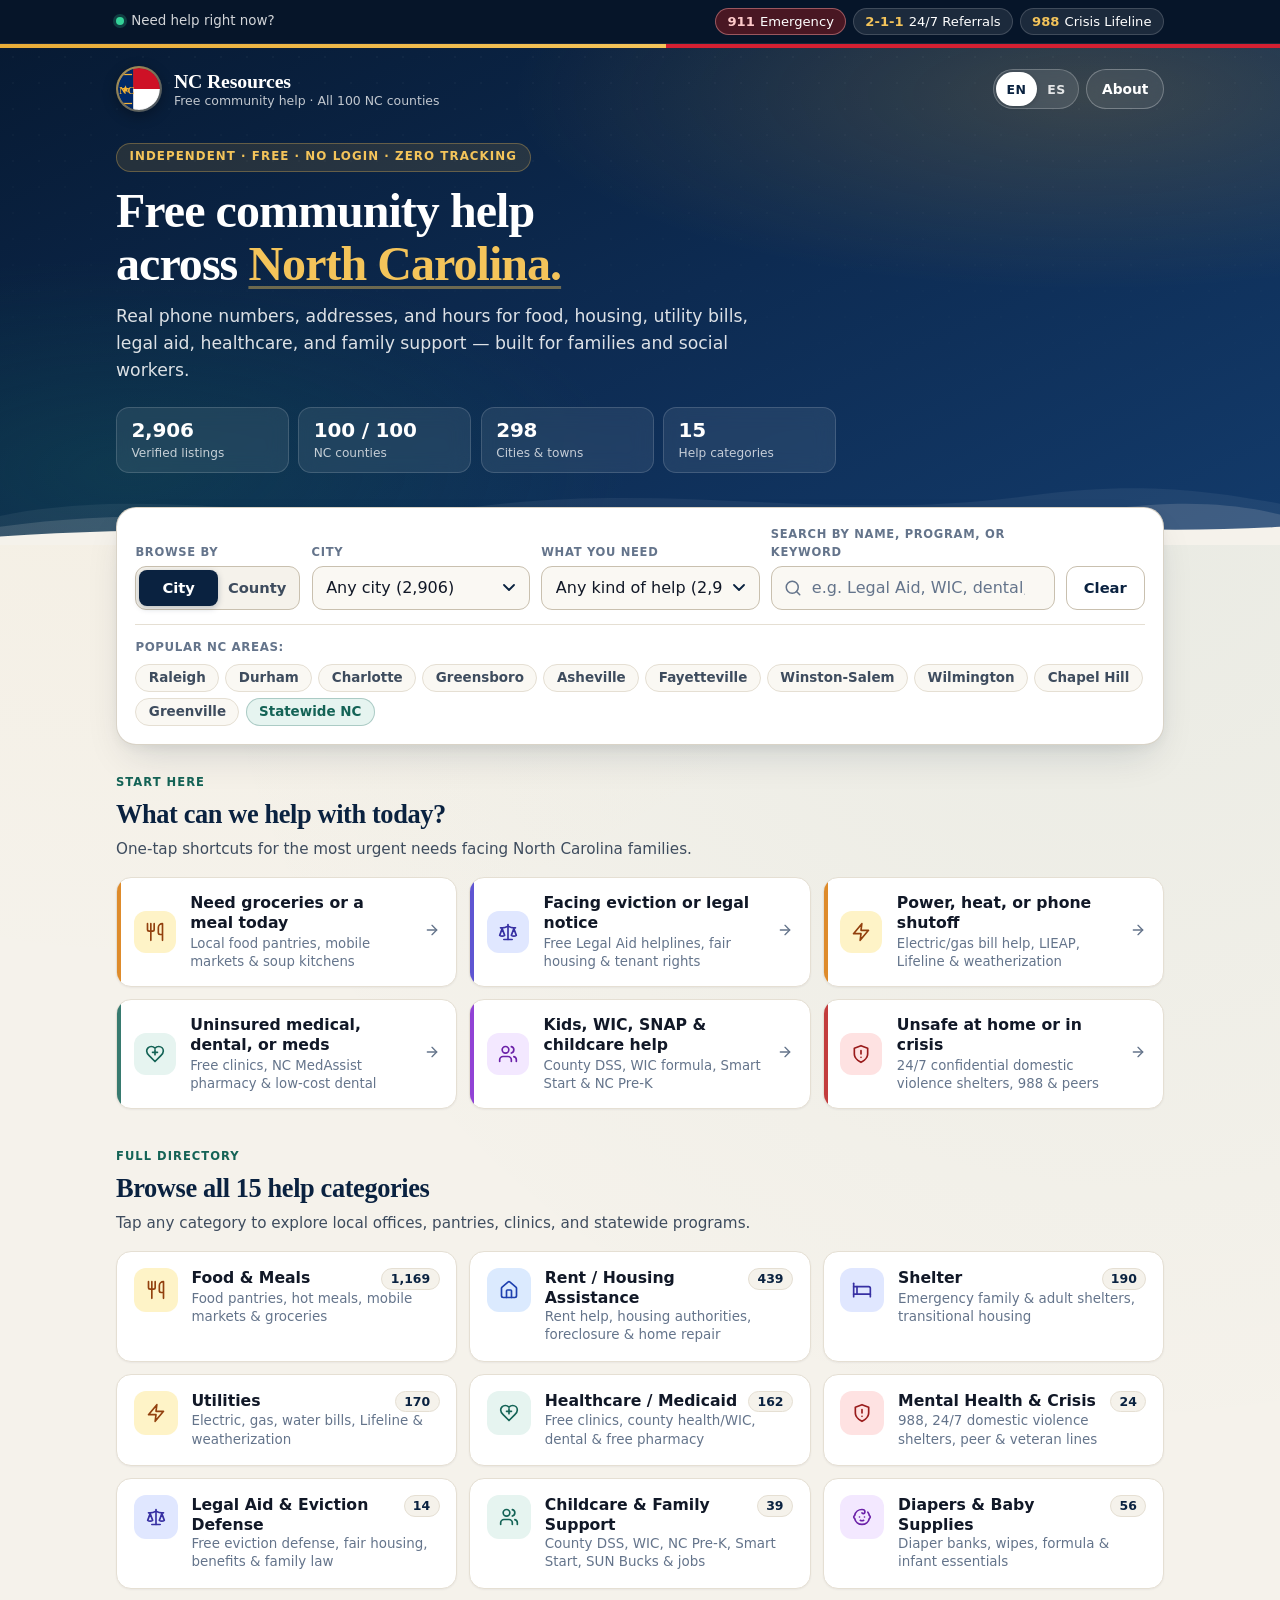
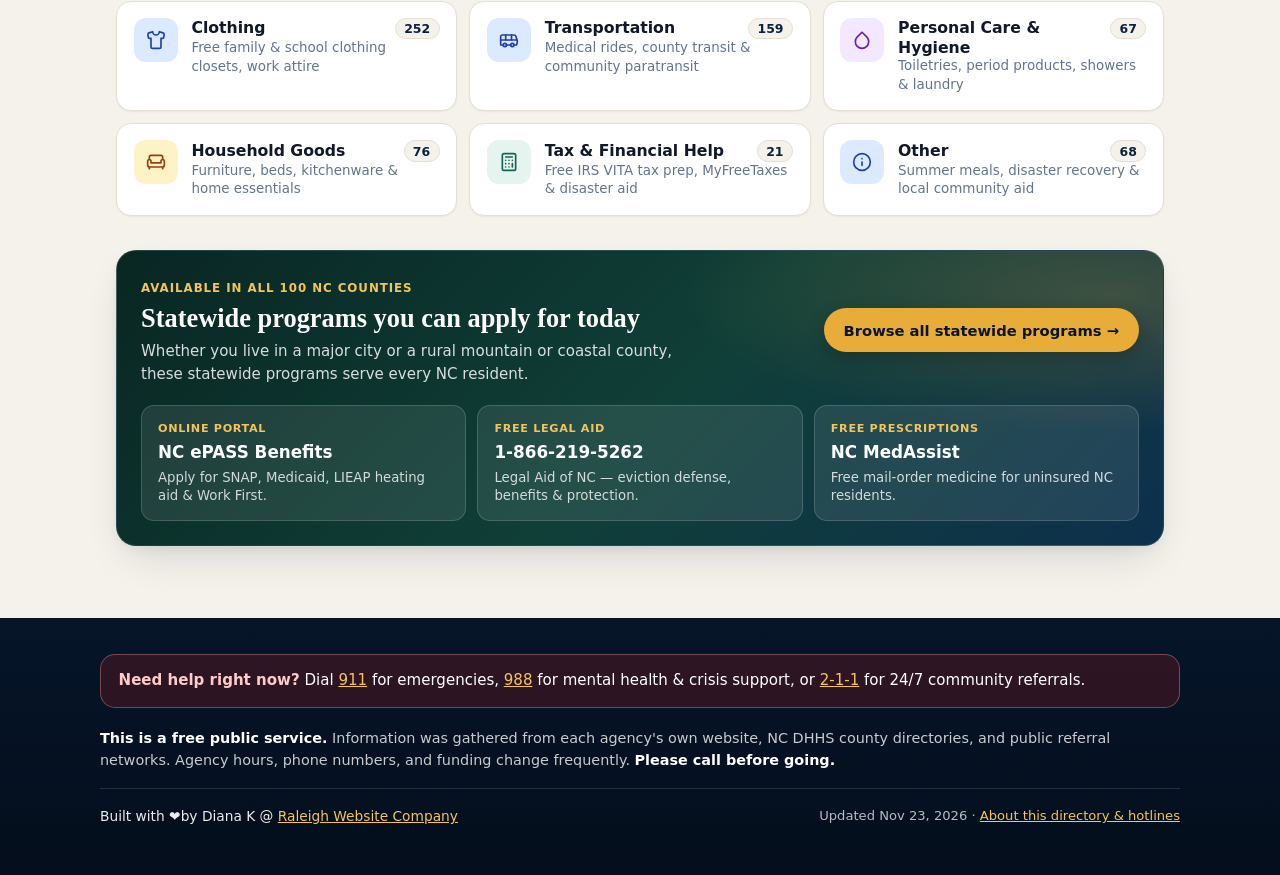
==== commit 1645653a: "ui: Blue Ridge hero, quick-help scenarios, saved shortlist & refine toggles, Diana K @ Raleigh Websi" ====
--- a/index.html
+++ b/index.html
@@ -3,9 +3,9 @@
 <head>
 <meta charset="UTF-8" />
 <meta name="viewport" content="width=device-width, initial-scale=1, viewport-fit=cover" />
-<meta name="theme-color" content="#0B2545" />
+<meta name="theme-color" content="#081C36" />
 <meta name="color-scheme" content="light" />
-<meta name="description" content="Free directory of food, shelter, rent &amp; utility help, legal aid, mental health crisis lines, childcare, WIC, healthcare, and community resources across all 100 North Carolina counties." />
+<meta name="description" content="Free directory of 2,900+ verified food, shelter, rent &amp; utility help, legal aid, mental health crisis lines, childcare, WIC, dental &amp; medical clinics across all 100 North Carolina counties." />
 <meta name="robots" content="index, follow" />
 <meta property="og:title" content="NC Resources — Free help across all 100 North Carolina counties" />
 <meta property="og:description" content="Find free food, shelter, rent &amp; utility help, legal aid, crisis support, childcare, diapers, transportation, and healthcare across North Carolina." />
@@ -15,12 +15,12 @@
 <meta property="og:locale" content="en_US" />
 <meta name="twitter:card" content="summary" />
 <meta name="twitter:title" content="NC Resources — Free help across North Carolina" />
-<meta name="twitter:description" content="Free directory of 2,800+ verified food, housing, utility, legal aid, crisis, healthcare, and family resources across all 100 North Carolina counties." />
+<meta name="twitter:description" content="Free directory of 2,900+ verified community resources across all 100 North Carolina counties." />
 <link rel="canonical" href="https://nc-resources.org/" />
 <title>NC Resources — Free help across North Carolina</title>
 <link rel="icon" href="/favicon.svg" type="image/svg+xml" />
 <link rel="manifest" href="/manifest.webmanifest" />
-<link rel="stylesheet" href="/styles.css?v=3" />
+<link rel="stylesheet" href="/styles.css?v=4" />
 <link rel="preload" href="/data.json" as="fetch" type="application/json" crossorigin="anonymous" />
 </head>
 <body>
@@ -29,7 +29,10 @@
 
 <div class="urgent-bar" role="region" aria-label="24/7 Urgent Help">
   <div class="urgent-bar-inner">
-    <span class="urgent-label" data-i18n="urgentLabel">Need help right now?</span>
+    <span class="urgent-label">
+      <span class="live-dot" aria-hidden="true"></span>
+      <span data-i18n="urgentLabel">Need help right now?</span>
+    </span>
     <div class="urgent-links">
       <a href="tel:911" class="urgent-pill urgent-911"><strong>911</strong> <span data-i18n="urgent911">Emergency</span></a>
       <a href="tel:211" class="urgent-pill"><strong>2-1-1</strong> <span data-i18n="urgent211">24/7 Referrals</span></a>
@@ -40,15 +43,24 @@
 
 <header class="hero">
   <div class="hero-accent" aria-hidden="true"></div>
+  <div class="hero-glow" aria-hidden="true"></div>
+
   <div class="hero-inner">
     <a href="/" class="brand" aria-label="NC Resources home">
-      <img src="/favicon.svg" class="brand-logo" width="42" height="42" alt="" aria-hidden="true" />
+      <span class="brand-halo">
+        <img src="/favicon.svg" class="brand-logo" width="44" height="44" alt="" aria-hidden="true" />
+      </span>
       <span class="brand-text">
         <strong>NC Resources</strong>
-        <em data-i18n="brandTagline">Free community help · North Carolina</em>
+        <em data-i18n="brandTagline">Free community help · All 100 NC counties</em>
       </span>
     </a>
     <nav class="hero-nav" aria-label="Primary">
+      <button type="button" class="nav-saved is-hidden" id="navSavedBtn" aria-label="View saved list">
+        <svg viewBox="0 0 24 24" width="16" height="16" fill="currentColor" aria-hidden="true"><path d="M19 21l-7-5-7 5V5a2 2 0 0 1 2-2h10a2 2 0 0 1 2 2z"/></svg>
+        <span data-i18n="navSaved">Saved</span>
+        <span class="saved-badge" id="navSavedCount">0</span>
+      </button>
       <div class="lang-switch" role="group" aria-label="Language">
         <button type="button" class="lang-btn is-active" data-lang="en" aria-pressed="true">EN</button>
         <button type="button" class="lang-btn" data-lang="es" aria-pressed="false">ES</button>
@@ -58,14 +70,38 @@
   </div>
 
   <div class="hero-copy">
-    <h1 class="lede" data-i18n="heroTitle">Find free help across North Carolina.</h1>
-    <p class="lede-sub" data-i18n="heroSub">Pick your area or choose a category below. No account, no ads, no tracking.</p>
-    <div class="hero-stats" id="heroStats" aria-label="Directory coverage">
-      <span class="stat-pill"><strong id="statTotal">2,800+</strong> <span data-i18n="statPrograms">verified listings</span></span>
-      <span class="stat-pill"><strong>100</strong> <span data-i18n="statCounties">NC counties</span></span>
-      <span class="stat-pill"><strong id="statBuckets">15</strong> <span data-i18n="statCategories">help categories</span></span>
-    </div>
-  </div>
+    <div class="hero-eyebrow" data-i18n="heroEyebrow">Independent · Free · No Login · Zero Tracking</div>
+    <h1 class="lede">
+      <span data-i18n="heroTitleLead">Free community help across</span>
+      <span class="lede-accent" data-i18n="heroTitleAccent">North Carolina.</span>
+    </h1>
+    <p class="lede-sub" data-i18n="heroSub">Real phone numbers, addresses, and hours for food, housing, utility bills, legal aid, healthcare, and family support — built for families and social workers.</p>
+
+    <div class="hero-metrics" aria-label="Directory coverage">
+      <div class="metric-card">
+        <strong id="statTotal">2,906</strong>
+        <span data-i18n="statPrograms">Verified listings</span>
+      </div>
+      <div class="metric-card">
+        <strong>100 / 100</strong>
+        <span data-i18n="statCounties">NC counties</span>
+      </div>
+      <div class="metric-card">
+        <strong id="statCities">299</strong>
+        <span data-i18n="statCities">Cities &amp; towns</span>
+      </div>
+      <div class="metric-card">
+        <strong id="statBuckets">15</strong>
+        <span data-i18n="statCategories">Help categories</span>
+      </div>
+    </div>
+  </div>
+
+  <svg class="hero-ridge" viewBox="0 0 1440 120" preserveAspectRatio="none" aria-hidden="true">
+    <path class="ridge-back" d="M0,76 C180,28 340,95 540,62 C760,26 940,86 1160,46 C1290,22 1380,44 1440,58 L1440,120 L0,120 Z"/>
+    <path class="ridge-mid" d="M0,92 C220,52 400,104 640,74 C860,46 1060,96 1260,64 C1350,50 1410,64 1440,74 L1440,120 L0,120 Z"/>
+    <path class="ridge-front" d="M0,106 C280,82 520,114 820,94 C1060,78 1260,106 1440,92 L1440,120 L0,120 Z"/>
+  </svg>
 </header>
 
 <main id="app">
@@ -108,7 +144,7 @@
         <span class="field-label" id="searchLabel" data-i18n="labelSearch">Search by name, program, or keyword</span>
         <span class="search-wrap">
           <svg class="search-icon" viewBox="0 0 24 24" width="18" height="18" fill="none" stroke="currentColor" stroke-width="2" stroke-linecap="round" stroke-linejoin="round" aria-hidden="true"><circle cx="11" cy="11" r="8"/><path d="m21 21-4.3-4.3"/></svg>
-          <input id="search" type="search" autocomplete="off" inputmode="search" aria-labelledby="searchLabel" placeholder="e.g. Legal Aid, WIC, Food Bank, Hope House" />
+          <input id="search" type="search" autocomplete="off" inputmode="search" aria-labelledby="searchLabel" placeholder="e.g. Legal Aid, WIC, dental, food bank, rent" />
         </span>
       </label>
 
@@ -116,7 +152,7 @@
     </div>
 
     <div class="quick-places" id="quickPlaces" aria-label="Quick select area">
-      <span class="quick-label" data-i18n="quickAreas">Quick areas:</span>
+      <span class="quick-label" data-i18n="quickAreas">Popular NC areas:</span>
       <div class="quick-chips" id="quickPlaceChips"></div>
     </div>
   </section>
@@ -124,32 +160,72 @@
   <div class="print-header" id="printHeader" aria-hidden="true"></div>
 
   <section class="toolbar is-hidden" id="toolbar">
-    <div class="status" id="status" role="status" aria-live="polite"></div>
-    <div class="toolbar-actions">
-      <button type="button" id="allCategoriesBtn" class="tool-btn" data-i18n="btnAllCategories">All categories</button>
-      <button type="button" id="printBtn" class="tool-btn tool-btn-primary">
-        <svg viewBox="0 0 24 24" width="16" height="16" fill="none" stroke="currentColor" stroke-width="2" stroke-linecap="round" stroke-linejoin="round" aria-hidden="true"><polyline points="6 9 6 2 18 2 18 9"/><path d="M6 18H4a2 2 0 0 1-2-2v-5a2 2 0 0 1 2-2h16a2 2 0 0 1 2 2v5a2 2 0 0 1-2 2h-2"/><rect width="12" height="8" x="6" y="14"/></svg>
-        <span data-i18n="btnPrint">Print list</span>
-      </button>
-    </div>
-  </section>
-
-  <section class="home-discovery" id="homeDiscovery" aria-label="Browse categories">
-    <div class="section-head">
-      <h2 data-i18n="browseHeading">Browse by type of help</h2>
-      <p data-i18n="browseSub">Tap any category to see local and statewide programs.</p>
-    </div>
-    <div class="category-grid" id="categoryGrid"></div>
+    <div class="toolbar-top">
+      <div class="status" id="status" role="status" aria-live="polite"></div>
+      <div class="toolbar-actions">
+        <button type="button" id="allCategoriesBtn" class="tool-btn" data-i18n="btnAllCategories">All categories</button>
+        <button type="button" id="copyListBtn" class="tool-btn is-hidden" data-i18n="btnCopySaved">Copy saved list</button>
+        <button type="button" id="printBtn" class="tool-btn tool-btn-primary">
+          <svg viewBox="0 0 24 24" width="15" height="15" fill="none" stroke="currentColor" stroke-width="2" stroke-linecap="round" stroke-linejoin="round" aria-hidden="true"><polyline points="6 9 6 2 18 2 18 9"/><path d="M6 18H4a2 2 0 0 1-2-2v-5a2 2 0 0 1 2-2h16a2 2 0 0 1 2 2v5a2 2 0 0 1-2 2h-2"/><rect width="12" height="8" x="6" y="14"/></svg>
+          <span data-i18n="btnPrint">Print list</span>
+        </button>
+      </div>
+    </div>
+    <div class="toolbar-bottom">
+      <div class="active-pills" id="activePills"></div>
+      <div class="quick-toggles" role="group" aria-label="Refine results">
+        <button type="button" class="refine-pill" id="toggleVerified" aria-pressed="false" data-i18n="refineVerified">Verified recently</button>
+        <button type="button" class="refine-pill" id="togglePhone" aria-pressed="false" data-i18n="refinePhone">Has phone</button>
+        <button type="button" class="refine-pill" id="toggleWebsite" aria-pressed="false" data-i18n="refineWebsite">Has website</button>
+      </div>
+    </div>
+  </section>
+
+  <section class="home-discovery" id="homeDiscovery" aria-label="Explore help">
+    <div class="scenarios-block">
+      <div class="section-head">
+        <span class="section-kicker" data-i18n="scenariosKicker">Start here</span>
+        <h2 data-i18n="scenariosHeading">What can we help with today?</h2>
+        <p data-i18n="scenariosSub">One-tap shortcuts for the most urgent needs facing North Carolina families.</p>
+      </div>
+      <div class="scenarios-grid" id="scenariosGrid"></div>
+    </div>
+
+    <div class="categories-block">
+      <div class="section-head">
+        <span class="section-kicker" data-i18n="browseKicker">Full directory</span>
+        <h2 data-i18n="browseHeading">Browse all 15 help categories</h2>
+        <p data-i18n="browseSub">Tap any category to explore local offices, pantries, clinics, and statewide programs.</p>
+      </div>
+      <div class="category-grid" id="categoryGrid"></div>
+    </div>
 
     <div class="statewide-spotlight">
-      <div class="spotlight-copy">
-        <span class="spotlight-eyebrow" data-i18n="spotlightEyebrow">Available in all 100 NC counties</span>
-        <h3 data-i18n="spotlightTitle">Statewide programs you can apply for today</h3>
-        <p data-i18n="spotlightSub">SNAP, Medicaid, heating bills (LIEAP), free eviction defense, free prescription medicine, WIC, and free tax filing.</p>
-      </div>
-      <div class="spotlight-actions">
-        <button type="button" class="spotlight-btn" id="viewStatewideBtn" data-i18n="spotlightBtn">View all statewide programs</button>
-        <a href="https://epass.nc.gov/" target="_blank" rel="noopener" class="spotlight-btn spotlight-btn-alt" data-i18n="spotlightEpass">Apply on NC ePASS ↗</a>
+      <div class="spotlight-top">
+        <div class="spotlight-copy">
+          <span class="spotlight-eyebrow" data-i18n="spotlightEyebrow">Available in all 100 NC counties</span>
+          <h3 data-i18n="spotlightTitle">Statewide programs you can apply for today</h3>
+          <p data-i18n="spotlightSub">Whether you live in a major city or a rural mountain or coastal county, these statewide programs serve every NC resident.</p>
+        </div>
+        <button type="button" class="spotlight-btn" id="viewStatewideBtn" data-i18n="spotlightBtn">Browse all statewide programs →</button>
+      </div>
+
+      <div class="spotlight-cards">
+        <a href="https://epass.nc.gov/" target="_blank" rel="noopener" class="mini-spot">
+          <span class="mini-spot-tag" data-i18n="spotTag1">Online Portal</span>
+          <strong>NC ePASS Benefits</strong>
+          <span data-i18n="spotDesc1">Apply for SNAP, Medicaid, LIEAP heating aid &amp; Work First.</span>
+        </a>
+        <a href="tel:+18662195262" class="mini-spot">
+          <span class="mini-spot-tag" data-i18n="spotTag2">Free Legal Aid</span>
+          <strong>1-866-219-5262</strong>
+          <span data-i18n="spotDesc2">Legal Aid of NC — eviction defense, benefits &amp; protection.</span>
+        </a>
+        <a href="tel:+18663311348" class="mini-spot">
+          <span class="mini-spot-tag" data-i18n="spotTag3">Free Prescriptions</span>
+          <strong>NC MedAssist</strong>
+          <span data-i18n="spotDesc3">Free mail-order medicine for uninsured NC residents.</span>
+        </a>
       </div>
     </div>
   </section>
@@ -169,6 +245,16 @@
   </section>
 </main>
 
+<button type="button" id="floatingSaved" class="floating-saved is-hidden" aria-label="Open saved shortlist">
+  <svg viewBox="0 0 24 24" width="18" height="18" fill="currentColor" aria-hidden="true"><path d="M19 21l-7-5-7 5V5a2 2 0 0 1 2-2h10a2 2 0 0 1 2 2z"/></svg>
+  <span data-i18n="floatingSavedLabel">Saved list</span>
+  <span class="saved-badge" id="floatingSavedCount">0</span>
+</button>
+
+<button type="button" id="backToTop" class="back-to-top is-hidden" aria-label="Back to top">
+  <svg viewBox="0 0 24 24" width="18" height="18" fill="none" stroke="currentColor" stroke-width="2.4" stroke-linecap="round" stroke-linejoin="round" aria-hidden="true"><path d="m18 15-6-6-6 6"/></svg>
+</button>
+
 <div id="toast" class="toast" role="status" aria-live="polite" aria-atomic="true"></div>
 
 <footer class="foot">
@@ -182,12 +268,12 @@
     </div>
 
     <div class="foot-bottom">
-      <p class="credit"><span data-i18n="footBuilt">Built with</span> <span aria-hidden="true">❤️</span><span class="visually-hidden"> love </span><span data-i18n="footBy">by Diana K. &amp; family in Durham, NC</span></p>
+      <p class="credit"><span data-i18n="footBuilt">Built with</span> <span aria-hidden="true">❤️</span><span class="visually-hidden"> love </span><span data-i18n="footBy">by Diana K @</span> <a href="https://raleighwebsitecompany.com/" target="_blank" rel="noopener">Raleigh Website Company</a></p>
       <p class="meta"><span data-i18n="footUpdated">Updated</span> <span id="data-date" aria-live="polite">recently</span> · <a href="/about.html" data-i18n="footAbout">About this directory &amp; hotlines</a></p>
     </div>
   </div>
 </footer>
 
-<script src="/app.js?v=3" defer></script>
+<script src="/app.js?v=4" defer></script>
 </body>
 </html>
--- a/styles.css
+++ b/styles.css
@@ -1,42 +1,46 @@
-/* NC Resources — Refined Piedmont Civic design system
- * Pure static, zero external requests, WCAG AAA contrast, mobile-first & print-ready.
+/* NC Resources — Elevated Piedmont Civic Flagship Design System
+ * Zero external requests, strict CSP safe, WCAG AAA contrast, mobile-first & print-ready.
  */
 
 :root {
-  --navy: #0B2545;
-  --navy-deep: #071930;
-  --navy-mid: #163B6B;
-  --navy-soft: #EBF1F8;
-
-  --gold: #E5A93B;
-  --gold-dark: #8A5A00;
-  --gold-soft: #FDF6E3;
-
-  --pine: #17695A;
-  --pine-soft: #E8F5F1;
+  --navy-deep: #061529;
+  --navy: #0A2240;
+  --navy-mid: #143B6D;
+  --navy-light: #205295;
+  --navy-soft: #EAF1FA;
+
+  --gold: #E8AC38;
+  --gold-bright: #F4C45A;
+  --gold-dark: #855400;
+  --gold-soft: #FDF6E4;
+
+  --pine: #146356;
+  --pine-dark: #0D423A;
+  --pine-soft: #E6F4F0;
 
   --crimson: #B91C1C;
   --crimson-soft: #FEF2F2;
   --crimson-border: #FECACA;
 
-  --canvas: #F6F4EE;
+  --canvas: #F5F2EB;
   --paper: #FFFFFF;
-  --surface-subtle: #FAF8F4;
-
-  --ink: #141B24;
-  --ink-soft: #435061;
+  --surface-subtle: #FAF8F3;
+
+  --ink: #111827;
+  --ink-soft: #3E4C5E;
   --ink-mute: #64748B;
 
-  --line: #E5E0D5;
-  --line-strong: #C9C1B0;
-
-  --shadow-xs: 0 1px 2px rgba(11, 37, 69, 0.05);
-  --shadow-sm: 0 2px 8px rgba(11, 37, 69, 0.06);
-  --shadow-md: 0 8px 24px rgba(11, 37, 69, 0.10);
-
-  --radius-sm: 8px;
-  --radius: 14px;
-  --radius-lg: 18px;
+  --line: #E5DFD3;
+  --line-strong: #C9C0AF;
+
+  --shadow-xs: 0 1px 2px rgba(8, 28, 54, 0.05);
+  --shadow-sm: 0 4px 14px rgba(8, 28, 54, 0.07), 0 1px 3px rgba(8, 28, 54, 0.05);
+  --shadow-md: 0 18px 40px -12px rgba(8, 28, 54, 0.16), 0 4px 12px -2px rgba(8, 28, 54, 0.06);
+  --shadow-lg: 0 24px 48px -14px rgba(6, 21, 41, 0.28);
+
+  --radius-sm: 9px;
+  --radius: 15px;
+  --radius-lg: 20px;
   --tap: 44px;
 
   --font-body: -apple-system, BlinkMacSystemFont, "Segoe UI", system-ui, "Helvetica Neue", Arial, sans-serif;
@@ -52,6 +56,8 @@
   line-height: 1.5;
   color: var(--ink);
   background: var(--canvas);
+  background-image: radial-gradient(circle at 12% 0%, rgba(232, 172, 56, 0.07), transparent 36%),
+                    radial-gradient(circle at 88% 20%, rgba(20, 99, 86, 0.05), transparent 42%);
   -webkit-font-smoothing: antialiased;
   text-rendering: optimizeLegibility;
 }
@@ -86,7 +92,7 @@
   padding: 0.7rem 1.1rem;
   text-decoration: none;
   font-weight: 600;
-  z-index: 100;
+  z-index: 200;
   border-radius: 0 0 var(--radius-sm) 0;
 }
 .skip-link:focus { left: 0; top: 0; }
@@ -105,14 +111,14 @@
 
 .urgent-bar {
   background: var(--navy-deep);
-  color: rgba(255, 255, 255, 0.9);
+  color: rgba(255, 255, 255, 0.92);
   border-bottom: 1px solid rgba(255, 255, 255, 0.08);
   font-size: 0.84rem;
 }
 .urgent-bar-inner {
-  max-width: 1040px;
+  max-width: 1080px;
   margin: 0 auto;
-  padding: 0.45rem 1rem;
+  padding: 0.48rem 1rem;
   display: flex;
   flex-wrap: wrap;
   align-items: center;
@@ -120,8 +126,19 @@
   gap: 0.45rem 0.75rem;
 }
 .urgent-label {
-  color: rgba(255, 255, 255, 0.78);
+  display: inline-flex;
+  align-items: center;
+  gap: 0.45rem;
+  color: rgba(255, 255, 255, 0.82);
   font-weight: 500;
+}
+.live-dot {
+  width: 8px;
+  height: 8px;
+  border-radius: 50%;
+  background: #34D399;
+  box-shadow: 0 0 0 3px rgba(52, 211, 153, 0.22);
+  flex-shrink: 0;
 }
 .urgent-links {
   display: flex;
@@ -131,70 +148,108 @@
 .urgent-pill {
   display: inline-flex;
   align-items: center;
-  gap: 0.3rem;
-  color: var(--paper);
-  background: rgba(255, 255, 255, 0.11);
-  border: 1px solid rgba(255, 255, 255, 0.18);
+  gap: 0.32rem;
+  color: var(--paper);
+  background: rgba(255, 255, 255, 0.09);
+  border: 1px solid rgba(255, 255, 255, 0.16);
   text-decoration: none;
-  padding: 0.25rem 0.65rem;
+  padding: 0.26rem 0.72rem;
   border-radius: 999px;
   font-size: 0.82rem;
   line-height: 1.3;
-  transition: background 0.15s ease;
+  transition: background 0.15s ease, transform 0.15s ease;
 }
 .urgent-pill:hover {
-  background: rgba(255, 255, 255, 0.22);
-  color: var(--paper);
+  background: rgba(255, 255, 255, 0.2);
+  color: var(--paper);
+  transform: translateY(-1px);
 }
 .urgent-pill strong {
-  color: var(--gold);
+  color: var(--gold-bright);
   font-variant-numeric: tabular-nums;
 }
 .urgent-pill.urgent-911 {
-  background: rgba(185, 28, 28, 0.35);
+  background: rgba(185, 28, 28, 0.38);
   border-color: rgba(252, 165, 165, 0.45);
 }
 .urgent-pill.urgent-911 strong { color: #FECACA; }
-.urgent-pill.urgent-911:hover { background: rgba(185, 28, 28, 0.55); }
-
-/* ---------- Hero ---------- */
+.urgent-pill.urgent-911:hover { background: rgba(185, 28, 28, 0.6); }
+
+/* ---------- Atmospheric Blue Ridge Hero ---------- */
 
 .hero {
-  background: linear-gradient(155deg, var(--navy) 0%, #12335C 65%, #163E6E 100%);
-  color: var(--paper);
-  padding: 0 0 3.25rem;
+  background:
+    radial-gradient(ellipse 75% 65% at 85% 10%, rgba(232, 172, 56, 0.20) 0%, transparent 60%),
+    radial-gradient(ellipse 65% 70% at 10% 85%, rgba(20, 99, 86, 0.28) 0%, transparent 60%),
+    linear-gradient(155deg, #071A33 0%, #0D2B52 52%, #133B6B 100%);
+  color: var(--paper);
+  padding: 0 0 4.5rem;
   position: relative;
+  overflow: hidden;
 }
 .hero-compact {
-  padding-bottom: 2.75rem;
+  padding-bottom: 4rem;
 }
 .hero-accent {
   height: 4px;
-  background: linear-gradient(90deg, var(--gold) 0%, var(--gold) 55%, #C82333 55%, #C82333 100%);
-}
+  background: linear-gradient(90deg, var(--gold) 0%, var(--gold-bright) 52%, #D42032 52%, #D42032 100%);
+}
+.hero-glow {
+  position: absolute;
+  inset: 0;
+  pointer-events: none;
+  background-image: radial-gradient(rgba(255, 255, 255, 0.06) 1px, transparent 1px);
+  background-size: 26px 26px;
+  mask-image: linear-gradient(to bottom, rgba(0, 0, 0, 0.55), transparent 85%);
+  -webkit-mask-image: linear-gradient(to bottom, rgba(0, 0, 0, 0.55), transparent 85%);
+}
+.hero-ridge {
+  position: absolute;
+  left: 0;
+  right: 0;
+  bottom: -1px;
+  width: 100%;
+  height: 82px;
+  pointer-events: none;
+  display: block;
+}
+.ridge-back { fill: rgba(255, 255, 255, 0.06); }
+.ridge-mid { fill: rgba(245, 242, 235, 0.14); }
+.ridge-front { fill: var(--canvas); }
+
 .hero-inner {
-  max-width: 1040px;
+  max-width: 1080px;
   margin: 0 auto;
-  padding: 1.1rem 1rem 0;
+  padding: 1.15rem 1rem 0;
   display: flex;
   align-items: center;
   justify-content: space-between;
   gap: 0.75rem;
+  position: relative;
+  z-index: 2;
 }
 .brand {
   display: inline-flex;
   align-items: center;
-  gap: 0.7rem;
+  gap: 0.75rem;
   text-decoration: none;
   color: var(--paper);
 }
 .brand:hover { color: var(--paper); }
+.brand-halo {
+  display: grid;
+  place-items: center;
+  padding: 2px;
+  border-radius: 50%;
+  background: linear-gradient(135deg, rgba(244, 196, 90, 0.75), rgba(255, 255, 255, 0.2));
+  box-shadow: 0 4px 14px rgba(0, 0, 0, 0.3);
+  flex-shrink: 0;
+}
 .brand-logo {
   width: 42px;
   height: 42px;
   border-radius: 50%;
-  box-shadow: 0 2px 8px rgba(0, 0, 0, 0.25);
-  flex-shrink: 0;
+  display: block;
 }
 .brand-text {
   display: flex;
@@ -203,128 +258,196 @@
 }
 .brand-text strong {
   font-family: var(--font-display);
-  font-size: 1.2rem;
+  font-size: 1.24rem;
   letter-spacing: -0.01em;
 }
 .brand-text em {
   font-style: normal;
-  font-size: 0.8rem;
-  color: rgba(255, 255, 255, 0.76);
+  font-size: 0.78rem;
+  color: rgba(255, 255, 255, 0.75);
   margin-top: 2px;
 }
 
 .hero-nav {
   display: flex;
   align-items: center;
-  gap: 0.5rem;
-}
+  gap: 0.45rem;
+}
+.nav-saved {
+  display: inline-flex;
+  align-items: center;
+  gap: 0.35rem;
+  background: rgba(232, 172, 56, 0.18);
+  border: 1px solid rgba(244, 196, 90, 0.5);
+  color: var(--paper);
+  font-family: inherit;
+  font-size: 0.84rem;
+  font-weight: 700;
+  padding: 0.42rem 0.78rem;
+  border-radius: 999px;
+  min-height: 40px;
+  cursor: pointer;
+  transition: background 0.15s ease;
+}
+.nav-saved:hover { background: rgba(232, 172, 56, 0.32); }
+.nav-saved svg { color: var(--gold-bright); }
+.saved-badge {
+  background: var(--gold);
+  color: var(--navy-deep);
+  font-size: 0.74rem;
+  font-weight: 800;
+  padding: 0.08rem 0.44rem;
+  border-radius: 999px;
+  font-variant-numeric: tabular-nums;
+}
+
 .lang-switch {
   display: inline-flex;
-  background: rgba(255, 255, 255, 0.12);
-  border: 1px solid rgba(255, 255, 255, 0.24);
+  background: rgba(255, 255, 255, 0.10);
+  border: 1px solid rgba(255, 255, 255, 0.22);
   border-radius: 999px;
   padding: 2px;
+  backdrop-filter: blur(8px);
 }
 .lang-btn {
   background: transparent;
   border: none;
-  color: rgba(255, 255, 255, 0.85);
+  color: rgba(255, 255, 255, 0.86);
   font-family: inherit;
-  font-size: 0.8rem;
+  font-size: 0.78rem;
   font-weight: 700;
   padding: 0.35rem 0.65rem;
-  min-height: 36px;
+  min-height: 34px;
   border-radius: 999px;
   cursor: pointer;
-  letter-spacing: 0.03em;
+  letter-spacing: 0.04em;
   transition: background 0.15s ease, color 0.15s ease;
 }
 .lang-btn.is-active {
   background: var(--paper);
   color: var(--navy);
+  box-shadow: 0 1px 4px rgba(0, 0, 0, 0.2);
 }
 .nav-link {
   color: var(--paper);
   text-decoration: none;
-  border: 1px solid rgba(255, 255, 255, 0.32);
-  background: rgba(255, 255, 255, 0.06);
-  padding: 0.45rem 0.9rem;
-  border-radius: 999px;
-  font-size: 0.88rem;
+  border: 1px solid rgba(255, 255, 255, 0.28);
+  background: rgba(255, 255, 255, 0.07);
+  backdrop-filter: blur(8px);
+  padding: 0.45rem 0.92rem;
+  border-radius: 999px;
+  font-size: 0.86rem;
   font-weight: 600;
   min-height: 40px;
   display: inline-flex;
   align-items: center;
-  transition: background 0.15s ease;
+  transition: background 0.15s ease, border-color 0.15s ease;
 }
 .nav-link:hover {
-  background: rgba(255, 255, 255, 0.16);
+  background: rgba(255, 255, 255, 0.18);
+  border-color: rgba(255, 255, 255, 0.45);
   color: var(--paper);
 }
 
 .hero-copy {
-  max-width: 1040px;
-  margin: 1.5rem auto 0;
+  max-width: 1080px;
+  margin: 1.9rem auto 0;
   padding: 0 1rem;
+  position: relative;
+  z-index: 2;
+}
+.hero-eyebrow {
+  display: inline-flex;
+  align-items: center;
+  gap: 0.4rem;
+  font-size: 0.74rem;
+  font-weight: 700;
+  text-transform: uppercase;
+  letter-spacing: 0.09em;
+  color: var(--gold-bright);
+  background: rgba(232, 172, 56, 0.13);
+  border: 1px solid rgba(244, 196, 90, 0.30);
+  padding: 0.3rem 0.78rem;
+  border-radius: 999px;
+  margin-bottom: 0.85rem;
 }
 .lede {
   margin: 0;
   font-family: var(--font-display);
-  font-size: clamp(1.65rem, 4vw, 2.35rem);
+  font-size: clamp(1.95rem, 4.8vw, 3rem);
+  line-height: 1.1;
+  font-weight: 700;
+  letter-spacing: -0.02em;
+  max-width: 22ch;
+}
+.lede-accent {
+  color: var(--gold-bright);
+  text-decoration: underline;
+  text-decoration-color: rgba(244, 196, 90, 0.42);
+  text-decoration-thickness: 3px;
+  text-underline-offset: 6px;
+}
+.lede-sub {
+  margin: 0.75rem 0 0;
+  font-size: clamp(0.98rem, 2vw, 1.08rem);
+  color: rgba(255, 255, 255, 0.86);
+  max-width: 60ch;
+  line-height: 1.55;
+}
+
+.hero-metrics {
+  display: grid;
+  grid-template-columns: repeat(2, 1fr);
+  gap: 0.6rem;
+  margin-top: 1.5rem;
+  max-width: 720px;
+}
+.metric-card {
+  background: rgba(255, 255, 255, 0.08);
+  border: 1px solid rgba(255, 255, 255, 0.15);
+  backdrop-filter: blur(10px);
+  border-radius: 13px;
+  padding: 0.65rem 0.9rem;
+  display: flex;
+  flex-direction: column;
+}
+.metric-card strong {
+  font-size: 1.25rem;
   line-height: 1.15;
-  font-weight: 700;
-  letter-spacing: -0.015em;
-}
-.lede-sub {
-  margin: 0.5rem 0 0;
-  font-size: 1rem;
-  color: rgba(255, 255, 255, 0.86);
-  max-width: 62ch;
-}
-.hero-stats {
-  display: flex;
-  flex-wrap: wrap;
-  gap: 0.5rem;
-  margin-top: 1.1rem;
-}
-.stat-pill {
-  display: inline-flex;
-  align-items: center;
-  gap: 0.35rem;
-  background: rgba(255, 255, 255, 0.10);
-  border: 1px solid rgba(255, 255, 255, 0.16);
-  padding: 0.3rem 0.75rem;
-  border-radius: 999px;
-  font-size: 0.84rem;
-  color: rgba(255, 255, 255, 0.92);
-}
-.stat-pill strong {
-  color: var(--gold);
+  color: var(--paper);
   font-variant-numeric: tabular-nums;
-}
-
-/* ---------- Main Container & Filter Dock ---------- */
+  letter-spacing: -0.01em;
+}
+.metric-card span {
+  font-size: 0.76rem;
+  color: rgba(255, 255, 255, 0.74);
+  margin-top: 0.12rem;
+}
+
+/* ---------- Main Container & Floating Command Dock ---------- */
 
 main {
-  max-width: 1040px;
+  max-width: 1080px;
   margin: 0 auto;
-  padding: 0 1rem 4rem;
+  padding: 0 1rem 4.5rem;
+  position: relative;
+  z-index: 3;
 }
 
 .filters-shell {
   background: var(--paper);
-  border: 1px solid var(--line);
+  border: 1px solid rgba(201, 192, 175, 0.7);
   border-radius: var(--radius-lg);
-  padding: 1rem;
-  margin: -2rem 0 1.25rem;
+  padding: 1.15rem;
+  margin: -2.4rem 0 1.5rem;
   box-shadow: var(--shadow-md);
   position: relative;
-  z-index: 2;
+  z-index: 4;
 }
 
 .filters {
   display: grid;
-  gap: 0.65rem;
+  gap: 0.7rem;
   grid-template-columns: 1fr;
 }
 
@@ -334,12 +457,12 @@
   min-width: 0;
 }
 .field-label {
-  font-size: 0.74rem;
+  font-size: 0.72rem;
   font-weight: 700;
   text-transform: uppercase;
-  letter-spacing: 0.055em;
+  letter-spacing: 0.06em;
   color: var(--ink-mute);
-  margin-bottom: 0.3rem;
+  margin-bottom: 0.32rem;
 }
 
 .segmented {
@@ -347,7 +470,7 @@
   grid-template-columns: 1fr 1fr;
   background: var(--canvas);
   border: 1px solid var(--line-strong);
-  border-radius: 10px;
+  border-radius: 11px;
   padding: 3px;
   min-height: var(--tap);
 }
@@ -358,7 +481,7 @@
   font-family: inherit;
   font-size: 0.92rem;
   font-weight: 600;
-  border-radius: 7px;
+  border-radius: 8px;
   cursor: pointer;
   padding: 0.4rem 0.5rem;
   transition: background 0.15s ease, color 0.15s ease, box-shadow 0.15s ease;
@@ -366,30 +489,26 @@
 .seg-btn.is-active {
   background: var(--navy);
   color: var(--paper);
-  box-shadow: var(--shadow-xs);
+  box-shadow: 0 2px 6px rgba(10, 34, 64, 0.25);
 }
 .seg-btn:disabled { opacity: 0.55; cursor: progress; }
 
 select {
   appearance: none;
   -webkit-appearance: none;
-  background: var(--paper) url("data:image/svg+xml;utf8,<svg xmlns='http://www.w3.org/2000/svg' width='12' height='8' viewBox='0 0 12 8'><path d='M1 1l5 5 5-5' stroke='%230B2545' stroke-width='1.8' fill='none' stroke-linecap='round' stroke-linejoin='round'/></svg>") no-repeat right 0.85rem center;
+  background: var(--surface-subtle) url("data:image/svg+xml;utf8,<svg xmlns='http://www.w3.org/2000/svg' width='12' height='8' viewBox='0 0 12 8'><path d='M1 1l5 5 5-5' stroke='%230A2240' stroke-width='1.8' fill='none' stroke-linecap='round' stroke-linejoin='round'/></svg>") no-repeat right 0.85rem center;
   border: 1px solid var(--line-strong);
-  border-radius: 10px;
+  border-radius: 11px;
   padding: 0.65rem 2.25rem 0.65rem 0.85rem;
-  font-size: 16px; /* prevent iOS zoom */
+  font-size: 16px;
   font-family: inherit;
   min-height: var(--tap);
   width: 100%;
   color: var(--ink);
-  transition: border-color 0.15s ease, background-color 0.15s ease;
-}
-select:hover { border-color: var(--navy-mid); }
-select:disabled, select[aria-busy="true"] {
-  opacity: 0.55;
-  cursor: progress;
-  background-color: var(--surface-subtle);
-}
+  transition: border-color 0.15s ease, background-color 0.15s ease, box-shadow 0.15s ease;
+}
+select:hover { border-color: var(--navy-mid); background-color: var(--paper); }
+select:disabled, select[aria-busy="true"] { opacity: 0.55; cursor: progress; }
 
 .search-wrap {
   position: relative;
@@ -397,7 +516,7 @@
 }
 .search-icon {
   position: absolute;
-  left: 0.8rem;
+  left: 0.85rem;
   top: 50%;
   transform: translateY(-50%);
   color: var(--ink-mute);
@@ -406,29 +525,32 @@
 input[type="search"] {
   appearance: none;
   -webkit-appearance: none;
-  background: var(--paper);
+  background: var(--surface-subtle);
   border: 1px solid var(--line-strong);
-  border-radius: 10px;
-  padding: 0.65rem 0.85rem 0.65rem 2.45rem;
+  border-radius: 11px;
+  padding: 0.65rem 0.85rem 0.65rem 2.5rem;
   font-size: 16px;
   min-height: var(--tap);
   width: 100%;
   color: var(--ink);
   font-family: inherit;
-  transition: border-color 0.15s ease;
-}
-input[type="search"]:hover { border-color: var(--navy-mid); }
+  transition: border-color 0.15s ease, background-color 0.15s ease;
+}
+input[type="search"]:hover, input[type="search"]:focus {
+  border-color: var(--navy-mid);
+  background: var(--paper);
+}
 input[type="search"]::placeholder { color: var(--ink-mute); }
 
 .btn-clear {
-  background: var(--surface-subtle);
+  background: var(--paper);
   border: 1px solid var(--line-strong);
   color: var(--navy);
-  border-radius: 10px;
-  padding: 0.65rem 1rem;
+  border-radius: 11px;
+  padding: 0.65rem 1.05rem;
   font-family: inherit;
-  font-size: 0.94rem;
-  font-weight: 600;
+  font-size: 0.92rem;
+  font-weight: 700;
   min-height: var(--tap);
   cursor: pointer;
   transition: background 0.15s ease, border-color 0.15s ease;
@@ -436,21 +558,20 @@
 .btn-clear:hover { background: var(--navy-soft); border-color: var(--navy-mid); }
 .btn-clear:disabled { opacity: 0.5; cursor: not-allowed; }
 
-/* Quick popular NC areas */
 .quick-places {
   display: flex;
   align-items: center;
   flex-wrap: wrap;
   gap: 0.45rem;
-  margin-top: 0.85rem;
-  padding-top: 0.8rem;
+  margin-top: 0.9rem;
+  padding-top: 0.85rem;
   border-top: 1px solid var(--line);
 }
 .quick-label {
-  font-size: 0.78rem;
+  font-size: 0.74rem;
   font-weight: 700;
   text-transform: uppercase;
-  letter-spacing: 0.04em;
+  letter-spacing: 0.05em;
   color: var(--ink-mute);
   margin-right: 0.15rem;
 }
@@ -465,8 +586,8 @@
   color: var(--ink-soft);
   font-family: inherit;
   font-size: 0.84rem;
-  font-weight: 500;
-  padding: 0.32rem 0.72rem;
+  font-weight: 600;
+  padding: 0.34rem 0.78rem;
   border-radius: 999px;
   cursor: pointer;
   transition: all 0.15s ease;
@@ -475,17 +596,18 @@
   background: var(--navy-soft);
   border-color: var(--navy-mid);
   color: var(--navy);
+  transform: translateY(-1px);
 }
 .chip.is-active {
   background: var(--navy);
   border-color: var(--navy);
   color: var(--paper);
+  box-shadow: 0 2px 8px rgba(10, 34, 64, 0.22);
 }
 .chip.chip-statewide {
   background: var(--pine-soft);
-  border-color: rgba(23, 105, 90, 0.25);
+  border-color: rgba(20, 99, 86, 0.28);
   color: var(--pine);
-  font-weight: 600;
 }
 .chip.chip-statewide:hover,
 .chip.chip-statewide.is-active {
@@ -494,14 +616,13 @@
   color: var(--paper);
 }
 
-/* Loading shimmer */
 body.is-loading .filters-shell::after {
   content: "";
   position: absolute;
   inset: 0;
   border-radius: var(--radius-lg);
   pointer-events: none;
-  background: linear-gradient(90deg, transparent 0%, rgba(229, 169, 59, 0.14) 50%, transparent 100%);
+  background: linear-gradient(90deg, transparent 0%, rgba(232, 172, 56, 0.15) 50%, transparent 100%);
   background-size: 200% 100%;
   animation: shimmer 1.4s linear infinite;
 }
@@ -510,22 +631,37 @@
   to   { background-position: -100% 0; }
 }
 
-/* ---------- Toolbar ---------- */
+/* ---------- Results Toolbar & Refine Bar ---------- */
 
 .toolbar {
   display: flex;
-  flex-wrap: wrap;
-  align-items: center;
-  justify-content: space-between;
+  flex-direction: column;
   gap: 0.65rem;
-  margin: 0.25rem 0 1rem;
-  padding: 0.55rem 0.85rem;
+  margin: 0.25rem 0 1.15rem;
+  padding: 0.8rem 1rem;
   background: var(--paper);
   border: 1px solid var(--line);
   border-radius: var(--radius);
+  box-shadow: var(--shadow-xs);
+}
+.toolbar-top {
+  display: flex;
+  flex-wrap: wrap;
+  align-items: center;
+  justify-content: space-between;
+  gap: 0.6rem;
+}
+.toolbar-bottom {
+  display: flex;
+  flex-wrap: wrap;
+  align-items: center;
+  justify-content: space-between;
+  gap: 0.5rem;
+  padding-top: 0.6rem;
+  border-top: 1px solid var(--line);
 }
 .status {
-  font-size: 0.94rem;
+  font-size: 0.96rem;
   color: var(--ink-soft);
 }
 .status .count {
@@ -546,13 +682,13 @@
   border: 1px solid var(--line-strong);
   color: var(--navy);
   font-family: inherit;
-  font-size: 0.86rem;
+  font-size: 0.85rem;
   font-weight: 600;
-  padding: 0.42rem 0.8rem;
+  padding: 0.42rem 0.85rem;
   border-radius: 999px;
   cursor: pointer;
   min-height: 36px;
-  transition: background 0.15s ease, border-color 0.15s ease;
+  transition: background 0.15s ease, border-color 0.15s ease, transform 0.15s ease;
 }
 .tool-btn:hover { background: var(--navy-soft); border-color: var(--navy-mid); }
 .tool-btn-primary {
@@ -562,25 +698,171 @@
 }
 .tool-btn-primary:hover { background: var(--navy-mid); color: var(--paper); }
 
-/* ---------- Home Discovery Grid ---------- */
-
-.home-discovery { margin-top: 0.5rem; }
-.section-head { margin-bottom: 0.9rem; }
+.active-pills {
+  display: flex;
+  flex-wrap: wrap;
+  gap: 0.4rem;
+}
+.active-pill {
+  display: inline-flex;
+  align-items: center;
+  gap: 0.35rem;
+  background: var(--navy-soft);
+  color: var(--navy);
+  border: 1px solid rgba(20, 59, 109, 0.2);
+  font-family: inherit;
+  font-size: 0.8rem;
+  font-weight: 700;
+  padding: 0.24rem 0.6rem;
+  border-radius: 999px;
+  cursor: pointer;
+}
+.active-pill:hover { background: #DCE7F5; }
+.active-pill .x { font-size: 0.95rem; line-height: 1; opacity: 0.7; }
+
+.quick-toggles {
+  display: flex;
+  flex-wrap: wrap;
+  gap: 0.35rem;
+}
+.refine-pill {
+  background: var(--surface-subtle);
+  border: 1px solid var(--line);
+  color: var(--ink-soft);
+  font-family: inherit;
+  font-size: 0.8rem;
+  font-weight: 600;
+  padding: 0.28rem 0.68rem;
+  border-radius: 999px;
+  cursor: pointer;
+  transition: all 0.15s ease;
+}
+.refine-pill:hover { border-color: var(--navy-mid); color: var(--navy); }
+.refine-pill.is-active {
+  background: var(--pine);
+  border-color: var(--pine);
+  color: var(--paper);
+}
+
+/* ---------- Home Discovery: Scenarios & Category Grid ---------- */
+
+.home-discovery {
+  display: flex;
+  flex-direction: column;
+  gap: 2.15rem;
+  margin-top: 0.5rem;
+}
+.section-head { margin-bottom: 1rem; }
+.section-kicker {
+  display: inline-block;
+  font-size: 0.72rem;
+  font-weight: 800;
+  text-transform: uppercase;
+  letter-spacing: 0.09em;
+  color: var(--pine);
+  margin-bottom: 0.2rem;
+}
 .section-head h2 {
   margin: 0;
   font-family: var(--font-display);
-  font-size: 1.4rem;
+  font-size: clamp(1.35rem, 3vw, 1.65rem);
   color: var(--navy);
+  letter-spacing: -0.015em;
 }
 .section-head p {
-  margin: 0.2rem 0 0;
+  margin: 0.25rem 0 0;
   color: var(--ink-soft);
   font-size: 0.95rem;
 }
 
+/* Urgent Situation Shortcuts */
+.scenarios-grid {
+  display: grid;
+  gap: 0.75rem;
+  grid-template-columns: 1fr;
+}
+.scenario-card {
+  display: flex;
+  align-items: center;
+  gap: 0.9rem;
+  text-align: left;
+  background: var(--paper);
+  border: 1px solid var(--line);
+  border-radius: var(--radius);
+  padding: 0.95rem 1.05rem;
+  cursor: pointer;
+  font-family: inherit;
+  color: var(--ink);
+  box-shadow: var(--shadow-xs);
+  position: relative;
+  overflow: hidden;
+  transition: transform 0.18s ease, box-shadow 0.18s ease, border-color 0.18s ease;
+}
+.scenario-card::before {
+  content: "";
+  position: absolute;
+  left: 0;
+  top: 0;
+  bottom: 0;
+  width: 4px;
+  background: var(--navy-mid);
+  opacity: 0.85;
+}
+.scenario-card[data-tone="amber"]::before { background: #D97706; }
+.scenario-card[data-tone="crimson"]::before { background: var(--crimson); }
+.scenario-card[data-tone="pine"]::before { background: var(--pine); }
+.scenario-card[data-tone="indigo"]::before { background: #4338CA; }
+.scenario-card[data-tone="plum"]::before { background: #7E22CE; }
+
+.scenario-card:hover {
+  transform: translateY(-2px);
+  box-shadow: var(--shadow-sm);
+  border-color: var(--navy-mid);
+}
+.scenario-icon {
+  width: 42px;
+  height: 42px;
+  border-radius: 12px;
+  display: grid;
+  place-items: center;
+  flex-shrink: 0;
+  background: var(--navy-soft);
+  color: var(--navy);
+}
+.scenario-card[data-tone="amber"] .scenario-icon { background: #FEF3C7; color: #92400E; }
+.scenario-card[data-tone="crimson"] .scenario-icon { background: #FEE2E2; color: #991B1B; }
+.scenario-card[data-tone="pine"] .scenario-icon { background: var(--pine-soft); color: var(--pine); }
+.scenario-card[data-tone="indigo"] .scenario-icon { background: #E0E7FF; color: #3730A3; }
+.scenario-card[data-tone="plum"] .scenario-icon { background: #F3E8FF; color: #6B21A8; }
+
+.scenario-copy { flex: 1; min-width: 0; }
+.scenario-copy strong {
+  display: block;
+  font-size: 0.98rem;
+  color: var(--ink);
+  line-height: 1.25;
+}
+.scenario-copy span {
+  display: block;
+  font-size: 0.83rem;
+  color: var(--ink-mute);
+  margin-top: 0.16rem;
+  line-height: 1.35;
+}
+.scenario-arrow {
+  color: var(--ink-mute);
+  flex-shrink: 0;
+  transition: transform 0.16s ease, color 0.16s ease;
+}
+.scenario-card:hover .scenario-arrow {
+  transform: translateX(3px);
+  color: var(--navy);
+}
+
+/* 15-Category Grid */
 .category-grid {
   display: grid;
-  gap: 0.7rem;
+  gap: 0.75rem;
   grid-template-columns: 1fr;
 }
 .cat-card {
@@ -591,29 +873,31 @@
   background: var(--paper);
   border: 1px solid var(--line);
   border-radius: var(--radius);
-  padding: 0.95rem 1rem;
+  padding: 1rem 1.05rem;
   cursor: pointer;
   font-family: inherit;
   color: var(--ink);
   box-shadow: var(--shadow-xs);
-  transition: transform 0.16s ease, box-shadow 0.16s ease, border-color 0.16s ease;
+  transition: transform 0.18s ease, box-shadow 0.18s ease, border-color 0.18s ease;
   width: 100%;
 }
 .cat-card:hover {
-  transform: translateY(-2px);
+  transform: translateY(-3px);
   box-shadow: var(--shadow-sm);
   border-color: var(--navy-mid);
 }
 .cat-icon {
-  width: 42px;
-  height: 42px;
-  border-radius: 11px;
+  width: 44px;
+  height: 44px;
+  border-radius: 12px;
   display: grid;
   place-items: center;
   flex-shrink: 0;
   background: var(--navy-soft);
   color: var(--navy);
-}
+  transition: transform 0.18s ease;
+}
+.cat-card:hover .cat-icon { transform: scale(1.06); }
 .cat-card[data-tone="amber"] .cat-icon { background: #FEF3C7; color: #92400E; }
 .cat-card[data-tone="blue"] .cat-icon { background: #DBEAFE; color: #1E40AF; }
 .cat-card[data-tone="pine"] .cat-icon { background: var(--pine-soft); color: var(--pine); }
@@ -641,98 +925,138 @@
   color: var(--navy);
   background: var(--canvas);
   border: 1px solid var(--line);
-  padding: 0.12rem 0.5rem;
+  padding: 0.14rem 0.52rem;
   border-radius: 999px;
   flex-shrink: 0;
 }
 .cat-desc {
-  margin: 0.25rem 0 0;
+  margin: 0.28rem 0 0;
   font-size: 0.84rem;
   color: var(--ink-mute);
-  line-height: 1.35;
-}
-
-/* Statewide Spotlight Banner */
+  line-height: 1.38;
+}
+
+/* Statewide Spotlight Card */
 .statewide-spotlight {
-  margin-top: 1.35rem;
-  background: linear-gradient(135deg, #0E342D 0%, #175449 100%);
+  background:
+    radial-gradient(ellipse 70% 80% at 95% 15%, rgba(232, 172, 56, 0.22), transparent 58%),
+    linear-gradient(135deg, #092622 0%, #103F38 52%, #0D304D 100%);
   color: var(--paper);
   border-radius: var(--radius-lg);
-  padding: 1.35rem 1.35rem;
+  padding: 1.5rem;
+  display: flex;
+  flex-direction: column;
+  gap: 1.25rem;
+  box-shadow: var(--shadow-md);
+  border: 1px solid rgba(255, 255, 255, 0.10);
+}
+.spotlight-top {
   display: flex;
   flex-direction: column;
   gap: 1rem;
-  box-shadow: var(--shadow-sm);
 }
 .spotlight-eyebrow {
   display: inline-block;
   font-size: 0.74rem;
   font-weight: 700;
   text-transform: uppercase;
-  letter-spacing: 0.06em;
-  color: var(--gold);
-  margin-bottom: 0.25rem;
+  letter-spacing: 0.08em;
+  color: var(--gold-bright);
+  margin-bottom: 0.3rem;
 }
 .spotlight-copy h3 {
   margin: 0;
   font-family: var(--font-display);
-  font-size: 1.3rem;
-  line-height: 1.2;
+  font-size: clamp(1.3rem, 3vw, 1.65rem);
+  line-height: 1.18;
 }
 .spotlight-copy p {
-  margin: 0.35rem 0 0;
+  margin: 0.38rem 0 0;
   font-size: 0.94rem;
-  color: rgba(255, 255, 255, 0.86);
+  color: rgba(255, 255, 255, 0.84);
   max-width: 58ch;
-}
-.spotlight-actions {
-  display: flex;
-  flex-wrap: wrap;
-  gap: 0.55rem;
 }
 .spotlight-btn {
   display: inline-flex;
   align-items: center;
   justify-content: center;
-  background: var(--paper);
-  color: #0E342D;
-  border: 1.5px solid var(--paper);
-  border-radius: 999px;
-  padding: 0.6rem 1.1rem;
+  align-self: flex-start;
+  background: var(--gold);
+  color: var(--navy-deep);
+  border: none;
+  border-radius: 999px;
+  padding: 0.68rem 1.25rem;
   font-family: inherit;
   font-size: 0.92rem;
-  font-weight: 700;
-  text-decoration: none;
+  font-weight: 800;
   cursor: pointer;
   min-height: var(--tap);
-  transition: filter 0.15s ease, background 0.15s ease;
-}
-.spotlight-btn:hover { filter: brightness(0.95); color: #0E342D; }
-.spotlight-btn-alt {
-  background: transparent;
-  color: var(--paper);
-  border-color: rgba(255, 255, 255, 0.45);
-}
-.spotlight-btn-alt:hover { background: rgba(255, 255, 255, 0.12); color: var(--paper); }
-
-/* ---------- Agency Cards ---------- */
+  box-shadow: 0 6px 18px rgba(0, 0, 0, 0.22);
+  transition: transform 0.15s ease, background 0.15s ease;
+}
+.spotlight-btn:hover { background: var(--gold-bright); transform: translateY(-1px); }
+
+.spotlight-cards {
+  display: grid;
+  gap: 0.7rem;
+  grid-template-columns: 1fr;
+}
+.mini-spot {
+  display: flex;
+  flex-direction: column;
+  text-decoration: none;
+  background: rgba(255, 255, 255, 0.09);
+  border: 1px solid rgba(255, 255, 255, 0.16);
+  border-radius: 13px;
+  padding: 0.9rem 1rem;
+  color: var(--paper);
+  transition: background 0.15s ease, transform 0.15s ease, border-color 0.15s ease;
+}
+.mini-spot:hover {
+  background: rgba(255, 255, 255, 0.16);
+  border-color: rgba(244, 196, 90, 0.5);
+  color: var(--paper);
+  transform: translateY(-2px);
+}
+.mini-spot-tag {
+  font-size: 0.7rem;
+  font-weight: 700;
+  text-transform: uppercase;
+  letter-spacing: 0.06em;
+  color: var(--gold-bright);
+}
+.mini-spot strong {
+  font-size: 1.05rem;
+  margin-top: 0.18rem;
+  color: var(--paper);
+}
+.mini-spot span:last-child {
+  font-size: 0.83rem;
+  color: rgba(255, 255, 255, 0.8);
+  margin-top: 0.2rem;
+  line-height: 1.38;
+}
+
+/* ---------- Magazine-Grade Agency Cards ---------- */
 
 .results {
   display: grid;
-  gap: 0.9rem;
+  gap: 1rem;
 }
 
 .card {
   background: var(--paper);
   border: 1px solid var(--line);
   border-radius: var(--radius);
-  padding: 1.1rem 1.15rem 1rem;
+  padding: 1.15rem 1.2rem 1.05rem;
   box-shadow: var(--shadow-xs);
   display: flex;
   flex-direction: column;
-  transition: box-shadow 0.15s ease, border-color 0.15s ease;
+  position: relative;
+  transition: transform 0.18s ease, box-shadow 0.18s ease, border-color 0.18s ease;
 }
 .card:hover {
+  transform: translateY(-2px);
   box-shadow: var(--shadow-sm);
   border-color: var(--line-strong);
 }
@@ -745,22 +1069,28 @@
   background: #FFFAFA;
 }
 
+.card-top-row {
+  display: flex;
+  align-items: flex-start;
+  justify-content: space-between;
+  gap: 0.6rem;
+  margin-bottom: 0.45rem;
+}
 .card-badges {
   display: flex;
   flex-wrap: wrap;
   align-items: center;
-  gap: 0.4rem;
-  margin-bottom: 0.45rem;
+  gap: 0.35rem;
 }
 .badge {
   display: inline-flex;
   align-items: center;
   gap: 0.25rem;
-  font-size: 0.72rem;
+  font-size: 0.7rem;
   font-weight: 700;
   text-transform: uppercase;
-  letter-spacing: 0.045em;
-  padding: 0.18rem 0.58rem;
+  letter-spacing: 0.05em;
+  padding: 0.2rem 0.58rem;
   border-radius: 999px;
   background: var(--navy-soft);
   color: var(--navy);
@@ -775,6 +1105,13 @@
 .badge-statewide {
   background: var(--pine-soft);
   color: var(--pine);
+}
+.badge-verified {
+  background: #ECFDF5;
+  color: #065F46;
+  text-transform: none;
+  letter-spacing: 0;
+  font-size: 0.72rem;
 }
 .badge-prog {
   background: transparent;
@@ -786,35 +1123,68 @@
   font-size: 0.78rem;
 }
 
+.save-btn {
+  display: grid;
+  place-items: center;
+  width: 36px;
+  height: 36px;
+  border-radius: 50%;
+  border: 1px solid var(--line);
+  background: var(--surface-subtle);
+  color: var(--ink-mute);
+  cursor: pointer;
+  flex-shrink: 0;
+  transition: all 0.15s ease;
+}
+.save-btn:hover { border-color: var(--navy-mid); color: var(--navy); background: var(--navy-soft); }
+.save-btn.is-saved {
+  background: var(--gold-soft);
+  border-color: var(--gold);
+  color: var(--gold-dark);
+}
+.save-btn.is-saved svg { fill: var(--gold); stroke: var(--gold-dark); }
+
 .card-name {
   font-family: var(--font-display);
-  font-size: 1.22rem;
+  font-size: 1.24rem;
   line-height: 1.24;
-  margin: 0 0 0.3rem;
+  margin: 0 0 0.32rem;
   color: var(--ink);
+  letter-spacing: -0.01em;
 }
 .card-loc {
   display: flex;
   align-items: flex-start;
+  flex-wrap: wrap;
   gap: 0.35rem;
-  font-size: 0.88rem;
+  font-size: 0.87rem;
   color: var(--ink-soft);
-  margin-bottom: 0.65rem;
+  margin-bottom: 0.75rem;
 }
 .card-loc svg { flex-shrink: 0; margin-top: 2px; color: var(--ink-mute); }
+.county-tag {
+  font-size: 0.74rem;
+  font-weight: 600;
+  color: var(--ink-mute);
+  background: var(--canvas);
+  padding: 0.08rem 0.48rem;
+  border-radius: 999px;
+}
 
 .card-rows {
   display: grid;
   gap: 0.45rem;
-  padding: 0.65rem 0;
-  border-top: 1px solid var(--line);
+  padding: 0.75rem 0.85rem;
+  background: var(--surface-subtle);
+  border: 1px solid var(--line);
+  border-radius: 11px;
 }
 .row {
   display: flex;
   gap: 0.5rem;
   align-items: flex-start;
-  font-size: 0.92rem;
-  line-height: 1.42;
+  font-size: 0.9rem;
+  line-height: 1.44;
 }
 .row-icon {
   flex-shrink: 0;
@@ -833,7 +1203,7 @@
   gap: 0.45rem;
   flex-wrap: wrap;
   margin-top: auto;
-  padding-top: 0.75rem;
+  padding-top: 0.85rem;
 }
 .cta {
   display: inline-flex;
@@ -844,7 +1214,7 @@
   background: var(--navy);
   color: var(--paper);
   border: 1.5px solid var(--navy);
-  padding: 0.52rem 0.9rem;
+  padding: 0.54rem 0.95rem;
   border-radius: 999px;
   font-family: inherit;
   font-size: 0.9rem;
@@ -853,30 +1223,32 @@
   flex: 1 1 auto;
   text-align: center;
   cursor: pointer;
-  transition: background 0.15s ease, color 0.15s ease, border-color 0.15s ease;
-}
-.cta:hover { background: var(--navy-mid); border-color: var(--navy-mid); color: var(--paper); }
+  box-shadow: 0 2px 6px rgba(10, 34, 64, 0.16);
+  transition: background 0.15s ease, color 0.15s ease, border-color 0.15s ease, transform 0.15s ease;
+}
+.cta:hover { background: var(--navy-mid); border-color: var(--navy-mid); color: var(--paper); transform: translateY(-1px); }
 .cta.alt {
   background: var(--paper);
   color: var(--navy);
   border: 1.5px solid var(--line-strong);
+  box-shadow: none;
   flex: 0 1 auto;
 }
 .cta.alt:hover { background: var(--navy-soft); border-color: var(--navy-mid); color: var(--navy); }
 .cta.share-btn {
-  padding: 0.52rem 0.78rem;
+  padding: 0.54rem 0.8rem;
   flex: 0 0 auto;
 }
 
 .notes {
   background: var(--gold-soft);
   border-left: 3px solid var(--gold);
-  padding: 0.55rem 0.75rem;
+  padding: 0.58rem 0.78rem;
   border-radius: 8px;
   margin-top: 0.75rem;
-  font-size: 0.85rem;
+  font-size: 0.84rem;
   color: #6B4400;
-  line-height: 1.42;
+  line-height: 1.44;
 }
 .notes strong { color: #8A3F00; }
 .notes[data-strong="true"] {
@@ -892,7 +1264,7 @@
   justify-content: space-between;
   flex-wrap: wrap;
   gap: 0.4rem;
-  margin-top: 0.65rem;
+  margin-top: 0.7rem;
   padding-top: 0.55rem;
   border-top: 1px dashed var(--line);
 }
@@ -914,16 +1286,16 @@
 .expand-toggle[aria-expanded="true"] svg { transform: rotate(180deg); }
 
 .verified {
-  font-size: 0.76rem;
+  font-size: 0.75rem;
   color: var(--ink-mute);
 }
 
 .detail {
   display: none;
   margin-top: 0.5rem;
-  padding: 0.65rem 0.8rem;
+  padding: 0.7rem 0.85rem;
   background: var(--surface-subtle);
-  border-radius: 8px;
+  border-radius: 9px;
   border: 1px solid var(--line);
 }
 .detail.open { display: block; }
@@ -931,48 +1303,88 @@
   margin: 0;
   font-size: 0.9rem;
   color: var(--ink-soft);
-  line-height: 1.5;
-}
-
-/* ---------- Statewide Supplement Section ---------- */
+  line-height: 1.52;
+}
+
+/* ---------- Statewide Supplement ---------- */
 
 .statewide-results {
-  margin-top: 2rem;
-  padding-top: 1.5rem;
+  margin-top: 2.25rem;
+  padding-top: 1.6rem;
   border-top: 2px solid var(--line);
 }
-.statewide-results-head {
-  margin-bottom: 1rem;
-}
+.statewide-results-head { margin-bottom: 1rem; }
 .statewide-tag {
   display: inline-block;
   font-size: 0.72rem;
   font-weight: 700;
   text-transform: uppercase;
-  letter-spacing: 0.055em;
+  letter-spacing: 0.06em;
   background: var(--pine-soft);
   color: var(--pine);
-  padding: 0.18rem 0.6rem;
+  padding: 0.2rem 0.62rem;
   border-radius: 999px;
   margin-bottom: 0.35rem;
 }
 .statewide-results-head h3 {
   margin: 0;
   font-family: var(--font-display);
-  font-size: 1.25rem;
+  font-size: 1.3rem;
   color: var(--navy);
 }
 .statewide-results-head p {
-  margin: 0.2rem 0 0;
+  margin: 0.22rem 0 0;
   font-size: 0.9rem;
   color: var(--ink-soft);
 }
 
-/* ---------- Empty State & Toast ---------- */
+/* ---------- Floating Saved Pill, Back-to-Top, Empty & Toast ---------- */
+
+.floating-saved {
+  position: fixed;
+  bottom: 1.25rem;
+  right: 1.25rem;
+  display: inline-flex;
+  align-items: center;
+  gap: 0.45rem;
+  background: var(--navy-deep);
+  color: var(--paper);
+  border: 1.5px solid rgba(244, 196, 90, 0.55);
+  border-radius: 999px;
+  padding: 0.65rem 1.05rem;
+  font-family: inherit;
+  font-size: 0.9rem;
+  font-weight: 700;
+  box-shadow: var(--shadow-lg);
+  cursor: pointer;
+  z-index: 90;
+  transition: transform 0.16s ease, background 0.16s ease;
+}
+.floating-saved:hover { background: var(--navy); transform: translateY(-2px); }
+.floating-saved svg { color: var(--gold-bright); }
+
+.back-to-top {
+  position: fixed;
+  bottom: 1.25rem;
+  left: 1.25rem;
+  width: 44px;
+  height: 44px;
+  border-radius: 50%;
+  display: grid;
+  place-items: center;
+  background: var(--paper);
+  color: var(--navy);
+  border: 1px solid var(--line-strong);
+  box-shadow: var(--shadow-sm);
+  cursor: pointer;
+  z-index: 80;
+  transition: transform 0.15s ease, background 0.15s ease;
+}
+.back-to-top:hover { background: var(--navy-soft); transform: translateY(-2px); }
 
 .empty {
   text-align: center;
-  padding: 2.25rem 1.25rem;
+  padding: 2.5rem 1.25rem;
   background: var(--paper);
   border: 1px solid var(--line);
   border-radius: var(--radius);
@@ -990,20 +1402,21 @@
 
 .toast {
   position: fixed;
-  bottom: 1.25rem;
+  bottom: 1.35rem;
   left: 50%;
   transform: translateX(-50%) translateY(16px);
   background: var(--navy-deep);
   color: var(--paper);
-  padding: 0.65rem 1.15rem;
+  border: 1px solid rgba(244, 196, 90, 0.35);
+  padding: 0.7rem 1.25rem;
   border-radius: 999px;
   font-size: 0.9rem;
   font-weight: 600;
-  box-shadow: var(--shadow-md);
+  box-shadow: var(--shadow-lg);
   opacity: 0;
   pointer-events: none;
   transition: opacity 0.2s ease, transform 0.2s ease;
-  z-index: 200;
+  z-index: 250;
 }
 .toast.is-visible {
   opacity: 1;
@@ -1014,145 +1427,145 @@
 
 .prose {
   background: var(--paper);
-  border: 1px solid var(--line);
+  border: 1px solid rgba(201, 192, 175, 0.7);
   border-radius: var(--radius-lg);
-  padding: 1.5rem 1.35rem;
+  padding: 1.6rem 1.4rem;
   box-shadow: var(--shadow-md);
-  margin-top: -1.75rem;
+  margin-top: -2.2rem;
   position: relative;
-  z-index: 2;
+  z-index: 4;
 }
 .prose h2 {
   font-family: var(--font-display);
-  font-size: 1.35rem;
-  margin: 1.75rem 0 0.55rem;
+  font-size: 1.4rem;
+  margin: 1.8rem 0 0.6rem;
   color: var(--navy);
 }
 .prose h2:first-child { margin-top: 0; }
-.prose p, .prose li { font-size: 0.98rem; line-height: 1.6; color: var(--ink-soft); }
+.prose p, .prose li { font-size: 0.98rem; line-height: 1.62; color: var(--ink-soft); }
 .prose strong { color: var(--ink); }
 .prose ul { padding-left: 1.25rem; }
-.prose li { margin-bottom: 0.4rem; }
+.prose li { margin-bottom: 0.45rem; }
 .prose-callout {
   background: var(--gold-soft);
   border-left: 4px solid var(--gold);
-  padding: 0.85rem 1rem;
-  border-radius: 8px;
+  padding: 0.9rem 1.05rem;
+  border-radius: 10px;
   color: #6B4400;
-  margin: 1.1rem 0;
+  margin: 1.2rem 0;
 }
 .prose-callout strong { color: #8A3F00; }
-.prose-back { margin-top: 1.75rem; }
+.prose-back { margin-top: 1.85rem; }
 .prose-back .cta { flex: 0 0 auto; }
 
 .hotline-grid {
   display: grid;
-  gap: 0.7rem;
+  gap: 0.75rem;
   grid-template-columns: 1fr;
-  margin: 0.75rem 0 1.25rem;
+  margin: 0.85rem 0 1.4rem;
 }
 .hotline-card {
   background: var(--surface-subtle);
   border: 1px solid var(--line);
   border-radius: var(--radius);
-  padding: 0.85rem 1rem;
-}
+  padding: 0.95rem 1.05rem;
+  transition: border-color 0.15s ease, box-shadow 0.15s ease;
+}
+.hotline-card:hover { border-color: var(--navy-mid); box-shadow: var(--shadow-xs); }
+.hotline-card.hotline-urgent {
+  background: var(--crimson-soft);
+  border-color: var(--crimson-border);
+}
+.hotline-card.hotline-urgent .hotline-num { color: var(--crimson); }
 .hotline-label {
   display: block;
-  font-size: 0.74rem;
+  font-size: 0.72rem;
   font-weight: 700;
   text-transform: uppercase;
-  letter-spacing: 0.05em;
+  letter-spacing: 0.055em;
   color: var(--ink-mute);
 }
 .hotline-num {
   display: inline-block;
-  font-size: 1.25rem;
+  font-size: 1.32rem;
   font-weight: 800;
   color: var(--navy);
   text-decoration: none;
-  margin: 0.15rem 0;
+  margin: 0.18rem 0;
   font-variant-numeric: tabular-nums;
 }
 .hotline-num:hover { text-decoration: underline; }
-.hotline-card p {
-  margin: 0.15rem 0 0;
-  font-size: 0.86rem;
-  line-height: 1.4;
-}
+.hotline-card p { margin: 0.15rem 0 0; font-size: 0.86rem; line-height: 1.42; }
 
 /* ---------- Footer ---------- */
 
 .foot {
-  background: var(--navy-deep);
+  background: linear-gradient(180deg, var(--navy-deep) 0%, #040E1C 100%);
   color: rgba(255, 255, 255, 0.84);
-  padding: 2rem 1rem 2.75rem;
+  padding: 2.25rem 1rem 3rem;
   font-size: 0.9rem;
   line-height: 1.55;
 }
 .foot-inner {
-  max-width: 1040px;
+  max-width: 1080px;
   margin: 0 auto;
 }
-.foot a {
-  color: var(--gold);
-  text-decoration: underline;
-}
+.foot a { color: var(--gold-bright); text-decoration: underline; }
 .urgent-callout {
   background: rgba(185, 28, 28, 0.22);
   border: 1px solid rgba(252, 165, 165, 0.35);
   border-radius: var(--radius);
-  padding: 0.85rem 1.05rem;
-  margin-bottom: 1.15rem;
+  padding: 0.9rem 1.1rem;
+  margin-bottom: 1.2rem;
   color: var(--paper);
 }
 .urgent-callout p { margin: 0; font-size: 0.94rem; }
 .urgent-callout strong { color: #FECACA; }
-.foot-disclaimer p { margin: 0 0 1rem; color: rgba(255, 255, 255, 0.8); }
+.foot-disclaimer p { margin: 0 0 1.05rem; color: rgba(255, 255, 255, 0.78); }
 .foot-disclaimer strong { color: var(--paper); }
 .foot-bottom {
-  padding-top: 1rem;
+  padding-top: 1.05rem;
   border-top: 1px solid rgba(255, 255, 255, 0.12);
   display: flex;
   flex-wrap: wrap;
   justify-content: space-between;
-  gap: 0.4rem 1rem;
+  gap: 0.45rem 1rem;
 }
 .foot .credit { margin: 0; font-size: 0.86rem; color: rgba(255, 255, 255, 0.92); }
 .foot .meta { margin: 0; font-size: 0.82rem; color: rgba(255, 255, 255, 0.72); }
 
-/* ---------- Print Header (Hidden on Screen) ---------- */
 .print-header { display: none; }
 
 /* ---------- Responsive Breakpoints ---------- */
 
 @media (min-width: 640px) {
-  .filters {
-    grid-template-columns: 165px 1fr 1fr;
-  }
+  .hero-metrics { grid-template-columns: repeat(4, 1fr); }
+  .filters { grid-template-columns: 165px 1fr 1fr; }
   .search-field { grid-column: 1 / 3; }
   .btn-clear { align-self: end; }
+  .scenarios-grid { grid-template-columns: repeat(2, 1fr); }
   .category-grid { grid-template-columns: repeat(2, 1fr); }
+  .spotlight-cards { grid-template-columns: repeat(3, 1fr); }
   .hotline-grid { grid-template-columns: repeat(2, 1fr); }
-  .prose { padding: 2rem 2.25rem; }
-}
-
-@media (min-width: 900px) {
+  .prose { padding: 2.15rem 2.4rem; }
+}
+
+@media (min-width: 920px) {
   .filters {
-    grid-template-columns: 165px 1fr 1fr 1.25fr auto;
+    grid-template-columns: 165px 1fr 1fr 1.3fr auto;
     align-items: end;
   }
   .search-field { grid-column: auto; }
+  .scenarios-grid { grid-template-columns: repeat(3, 1fr); }
   .category-grid { grid-template-columns: repeat(3, 1fr); }
   .results { grid-template-columns: repeat(2, 1fr); }
   .hotline-grid { grid-template-columns: repeat(3, 1fr); }
-  .statewide-spotlight {
+  .spotlight-top {
     flex-direction: row;
     align-items: center;
     justify-content: space-between;
-    padding: 1.5rem 1.75rem;
   }
-  .spotlight-actions { flex-shrink: 0; }
+  .spotlight-btn { align-self: center; flex-shrink: 0; }
 }
 
 @media (prefers-reduced-motion: reduce) {
@@ -1161,17 +1574,20 @@
     transition-duration: 0.01ms !important;
     scroll-behavior: auto !important;
   }
-  .cat-card:hover { transform: none; }
+  .cat-card:hover, .card:hover, .scenario-card:hover, .mini-spot:hover, .cta:hover, .chip:hover {
+    transform: none;
+  }
 }
 
 /* ---------- Print Stylesheet (Social Worker Handout Mode) ---------- */
 
 @media print {
   .urgent-bar, .hero, .filters-shell, .toolbar, .home-discovery,
-  .foot, .expand-toggle, .share-btn, .skip-link, .toast {
+  .foot, .expand-toggle, .share-btn, .save-btn, .skip-link,
+  .toast, .floating-saved, .back-to-top {
     display: none !important;
   }
-  body { background: #FFFFFF; color: #000000; font-size: 11pt; }
+  body { background: #FFFFFF; background-image: none; color: #000000; font-size: 10.5pt; }
   main { max-width: 100%; padding: 0; }
 
   .print-header {
@@ -1180,8 +1596,8 @@
     padding-bottom: 0.5rem;
     margin-bottom: 0.85rem;
   }
-  .print-header h2 { margin: 0; font-size: 15pt; }
-  .print-header p { margin: 0.2rem 0 0; font-size: 9.5pt; color: #333; }
+  .print-header h2 { margin: 0; font-size: 14.5pt; }
+  .print-header p { margin: 0.2rem 0 0; font-size: 9pt; color: #333; }
 
   .results { display: block; }
   .card {
@@ -1193,14 +1609,16 @@
     padding: 0.6rem 0.75rem;
     margin-bottom: 0.55rem;
   }
-  .card-name { font-size: 12pt; }
-  .card-loc svg, .row-icon, .cta svg { display: none; }
+  .card-rows { background: transparent; border: none; padding: 0.35rem 0; }
+  .card-name { font-size: 11.5pt; }
+  .card-loc svg, .row-icon, .cta svg, .badge-verified { display: none; }
   .cta-row { display: block; margin-top: 0.35rem; padding-top: 0.35rem; }
   .cta {
     display: inline;
     background: transparent !important;
     color: #000 !important;
     border: none !important;
+    box-shadow: none !important;
     padding: 0;
     margin-right: 0.85rem;
     font-weight: 600;
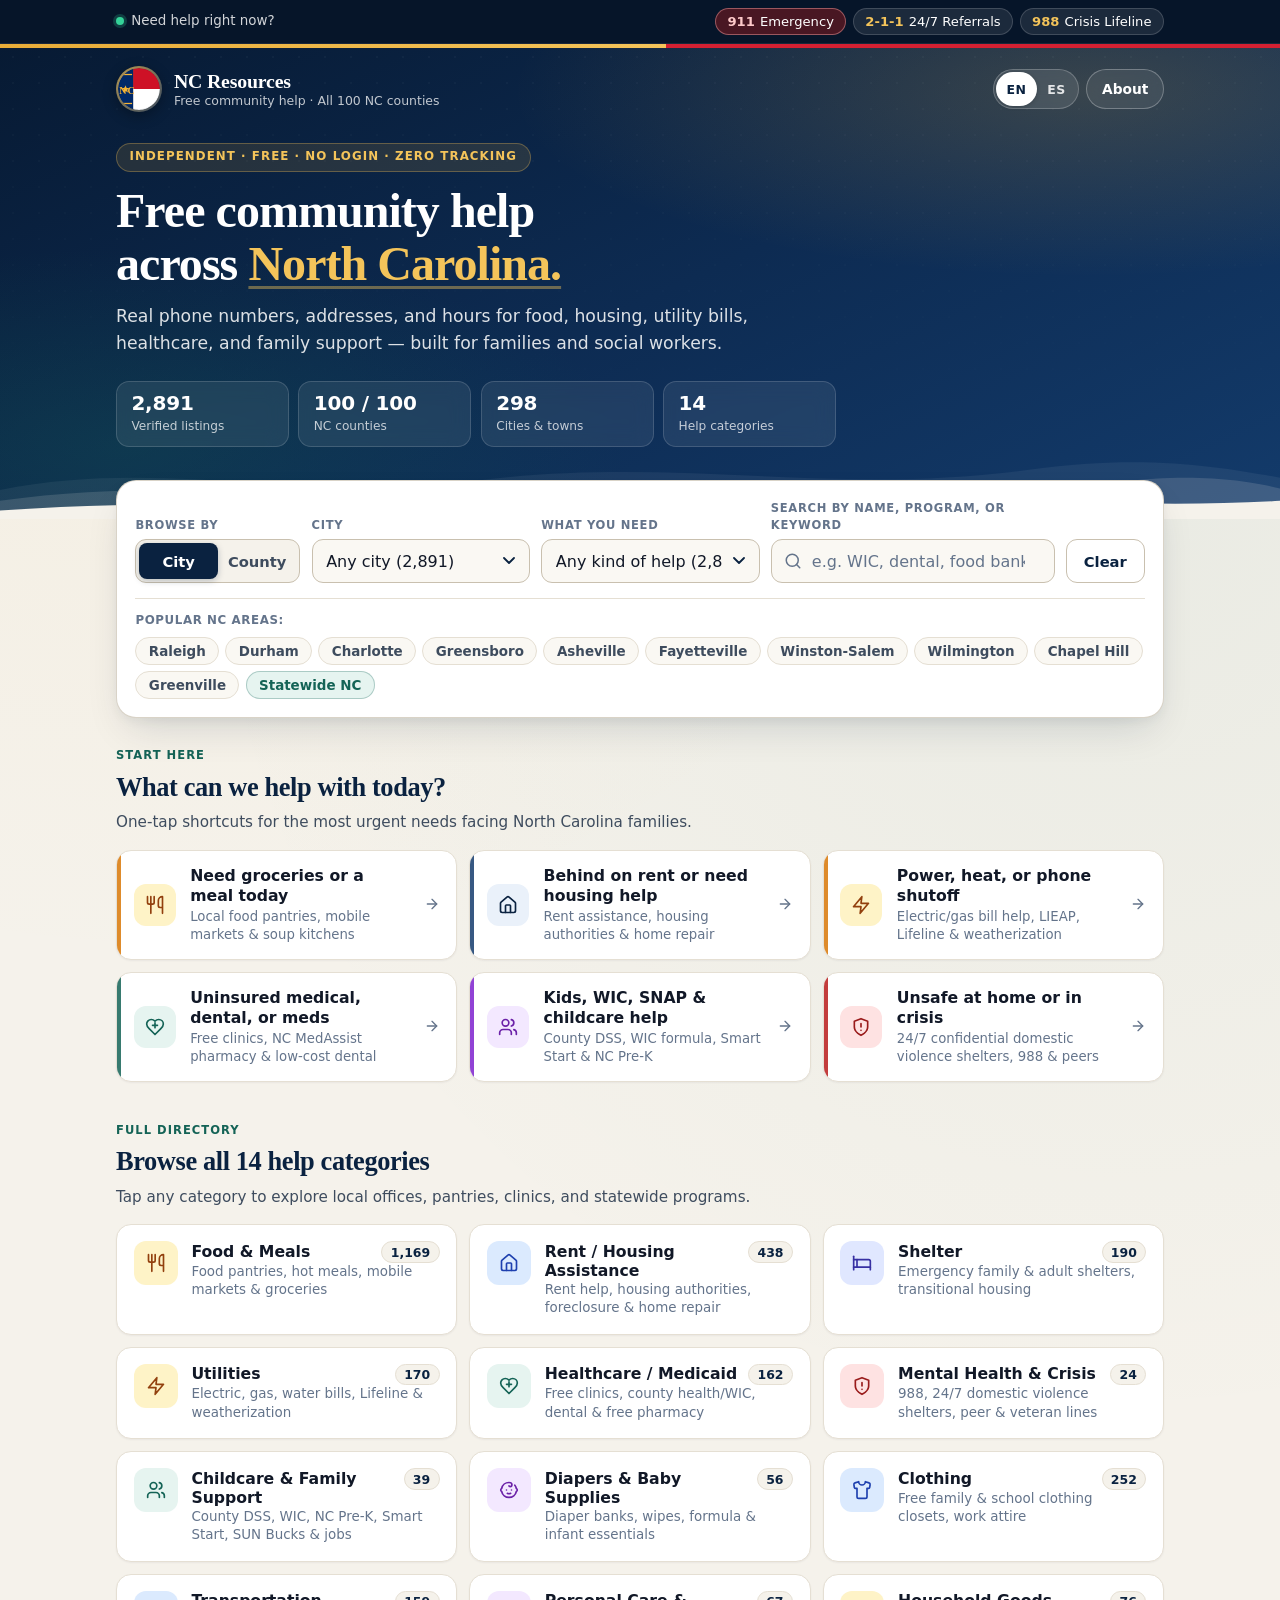
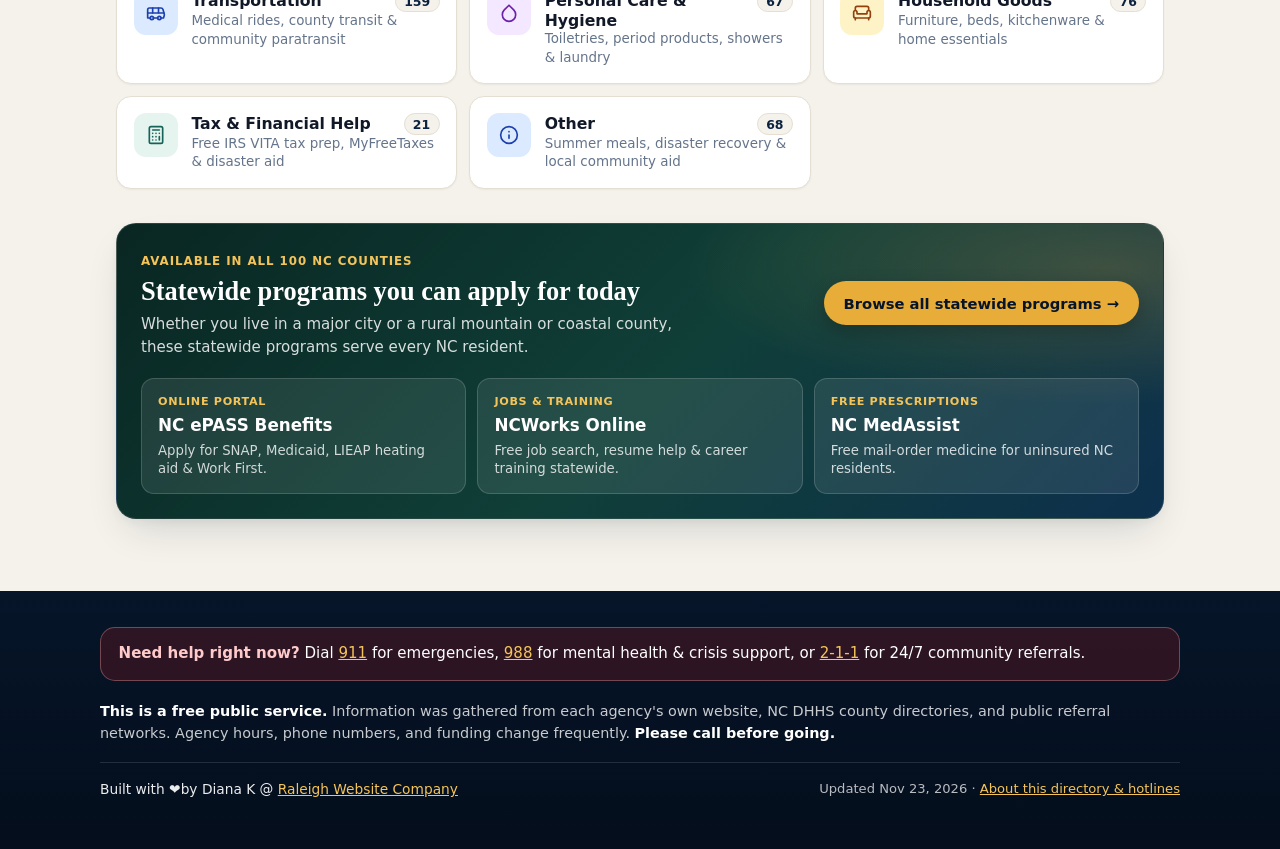
==== commit bcab808d: "data: remove Legal Aid & Eviction Defense category and legal service listings" ====
--- a/index.html
+++ b/index.html
@@ -5,17 +5,17 @@
 <meta name="viewport" content="width=device-width, initial-scale=1, viewport-fit=cover" />
 <meta name="theme-color" content="#081C36" />
 <meta name="color-scheme" content="light" />
-<meta name="description" content="Free directory of 2,900+ verified food, shelter, rent &amp; utility help, legal aid, mental health crisis lines, childcare, WIC, dental &amp; medical clinics across all 100 North Carolina counties." />
+<meta name="description" content="Free directory of 2,890+ verified food, shelter, rent &amp; utility help, mental health crisis lines, childcare, WIC, dental &amp; medical clinics across all 100 North Carolina counties." />
 <meta name="robots" content="index, follow" />
 <meta property="og:title" content="NC Resources — Free help across all 100 North Carolina counties" />
-<meta property="og:description" content="Find free food, shelter, rent &amp; utility help, legal aid, crisis support, childcare, diapers, transportation, and healthcare across North Carolina." />
+<meta property="og:description" content="Find free food, shelter, rent &amp; utility help, crisis support, childcare, diapers, transportation, and healthcare across North Carolina." />
 <meta property="og:type" content="website" />
 <meta property="og:url" content="https://nc-resources.org" />
 <meta property="og:site_name" content="NC Resources" />
 <meta property="og:locale" content="en_US" />
 <meta name="twitter:card" content="summary" />
 <meta name="twitter:title" content="NC Resources — Free help across North Carolina" />
-<meta name="twitter:description" content="Free directory of 2,900+ verified community resources across all 100 North Carolina counties." />
+<meta name="twitter:description" content="Free directory of 2,890+ verified community resources across all 100 North Carolina counties." />
 <link rel="canonical" href="https://nc-resources.org/" />
 <title>NC Resources — Free help across North Carolina</title>
 <link rel="icon" href="/favicon.svg" type="image/svg+xml" />
@@ -75,11 +75,11 @@
       <span data-i18n="heroTitleLead">Free community help across</span>
       <span class="lede-accent" data-i18n="heroTitleAccent">North Carolina.</span>
     </h1>
-    <p class="lede-sub" data-i18n="heroSub">Real phone numbers, addresses, and hours for food, housing, utility bills, legal aid, healthcare, and family support — built for families and social workers.</p>
+    <p class="lede-sub" data-i18n="heroSub">Real phone numbers, addresses, and hours for food, housing, utility bills, healthcare, and family support — built for families and social workers.</p>
 
     <div class="hero-metrics" aria-label="Directory coverage">
       <div class="metric-card">
-        <strong id="statTotal">2,906</strong>
+        <strong id="statTotal">2,891</strong>
         <span data-i18n="statPrograms">Verified listings</span>
       </div>
       <div class="metric-card">
@@ -91,7 +91,7 @@
         <span data-i18n="statCities">Cities &amp; towns</span>
       </div>
       <div class="metric-card">
-        <strong id="statBuckets">15</strong>
+        <strong id="statBuckets">14</strong>
         <span data-i18n="statCategories">Help categories</span>
       </div>
     </div>
@@ -144,7 +144,7 @@
         <span class="field-label" id="searchLabel" data-i18n="labelSearch">Search by name, program, or keyword</span>
         <span class="search-wrap">
           <svg class="search-icon" viewBox="0 0 24 24" width="18" height="18" fill="none" stroke="currentColor" stroke-width="2" stroke-linecap="round" stroke-linejoin="round" aria-hidden="true"><circle cx="11" cy="11" r="8"/><path d="m21 21-4.3-4.3"/></svg>
-          <input id="search" type="search" autocomplete="off" inputmode="search" aria-labelledby="searchLabel" placeholder="e.g. Legal Aid, WIC, dental, food bank, rent" />
+          <input id="search" type="search" autocomplete="off" inputmode="search" aria-labelledby="searchLabel" placeholder="e.g. WIC, dental, food bank, rent, shelter" />
         </span>
       </label>
 
@@ -194,7 +194,7 @@
     <div class="categories-block">
       <div class="section-head">
         <span class="section-kicker" data-i18n="browseKicker">Full directory</span>
-        <h2 data-i18n="browseHeading">Browse all 15 help categories</h2>
+        <h2 data-i18n="browseHeading">Browse all 14 help categories</h2>
         <p data-i18n="browseSub">Tap any category to explore local offices, pantries, clinics, and statewide programs.</p>
       </div>
       <div class="category-grid" id="categoryGrid"></div>
@@ -216,10 +216,10 @@
           <strong>NC ePASS Benefits</strong>
           <span data-i18n="spotDesc1">Apply for SNAP, Medicaid, LIEAP heating aid &amp; Work First.</span>
         </a>
-        <a href="tel:+18662195262" class="mini-spot">
-          <span class="mini-spot-tag" data-i18n="spotTag2">Free Legal Aid</span>
-          <strong>1-866-219-5262</strong>
-          <span data-i18n="spotDesc2">Legal Aid of NC — eviction defense, benefits &amp; protection.</span>
+        <a href="https://www.ncworks.gov/" target="_blank" rel="noopener" class="mini-spot">
+          <span class="mini-spot-tag" data-i18n="spotTag2">Jobs &amp; Training</span>
+          <strong>NCWorks Online</strong>
+          <span data-i18n="spotDesc2">Free job search, resume help &amp; career training statewide.</span>
         </a>
         <a href="tel:+18663311348" class="mini-spot">
           <span class="mini-spot-tag" data-i18n="spotTag3">Free Prescriptions</span>
@@ -274,6 +274,6 @@
   </div>
 </footer>
 
-<script src="/app.js?v=4" defer></script>
+<script src="/app.js?v=5" defer></script>
 </body>
 </html>
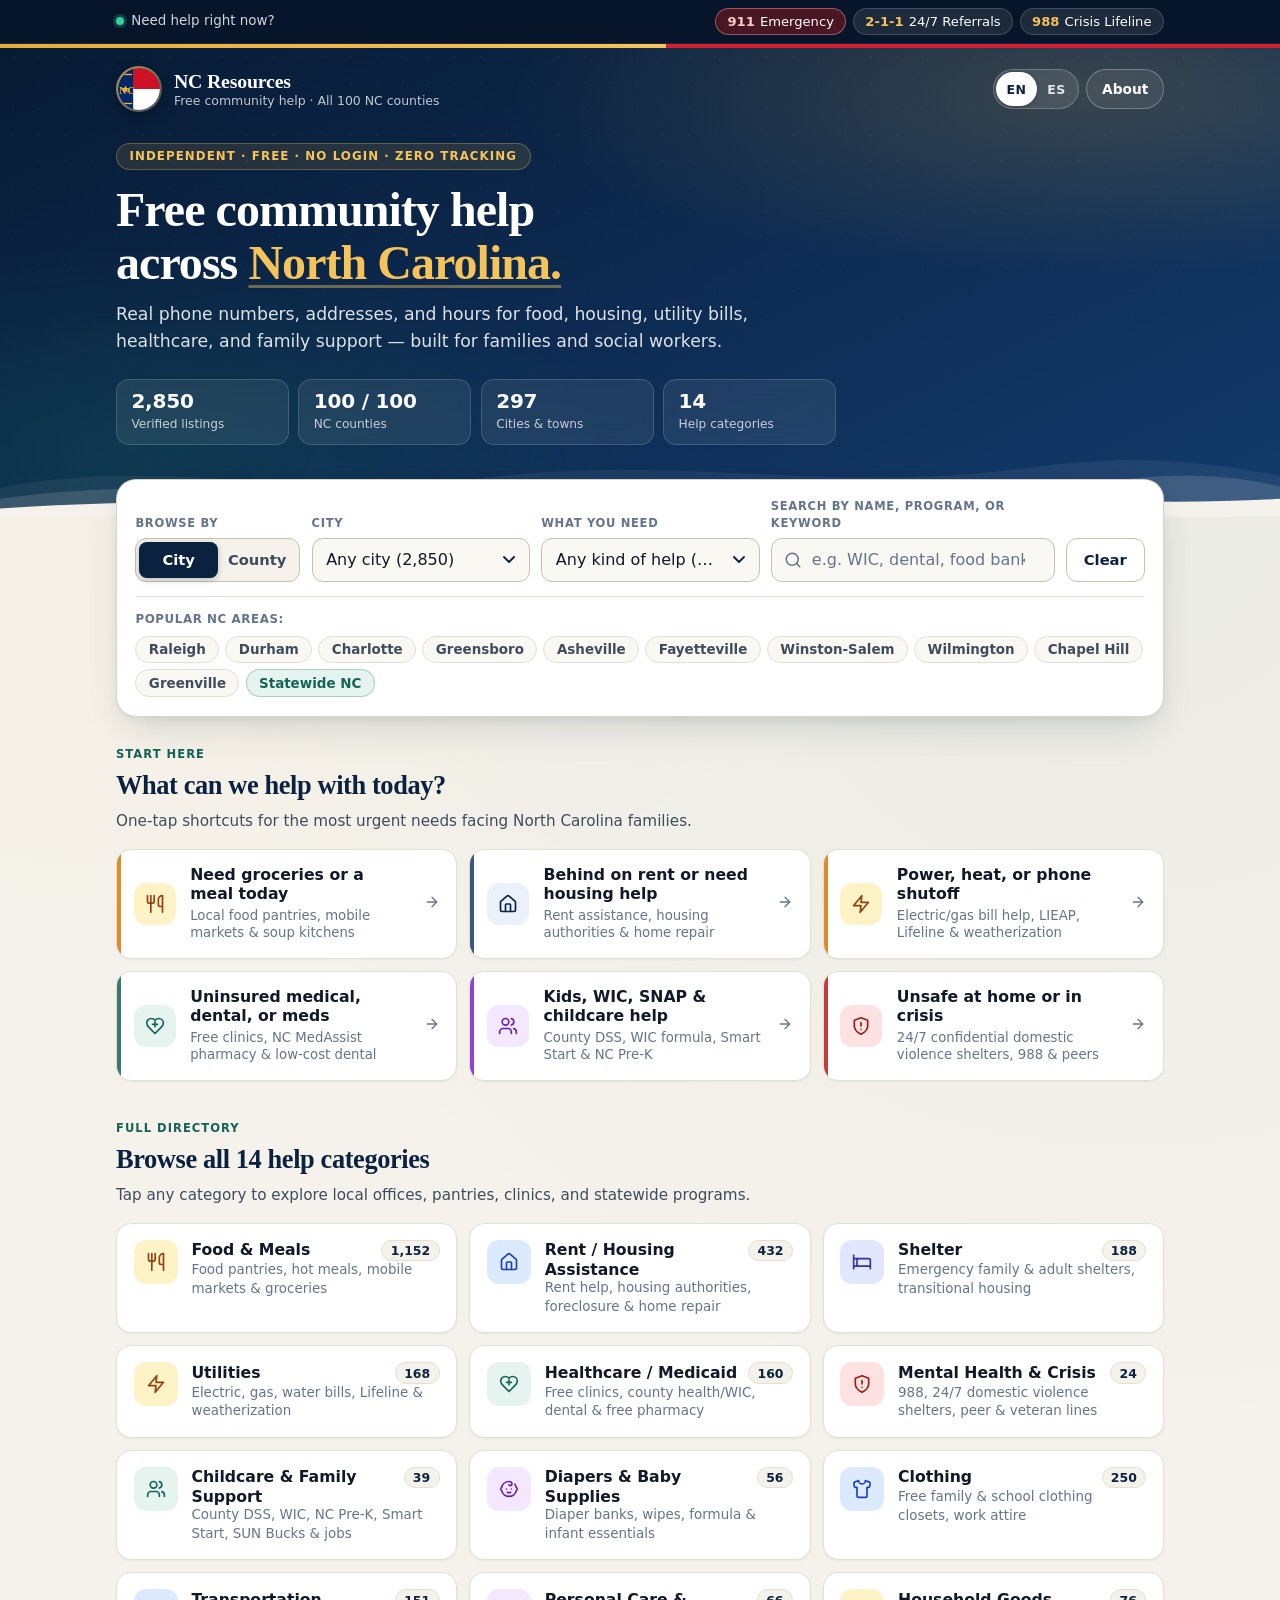
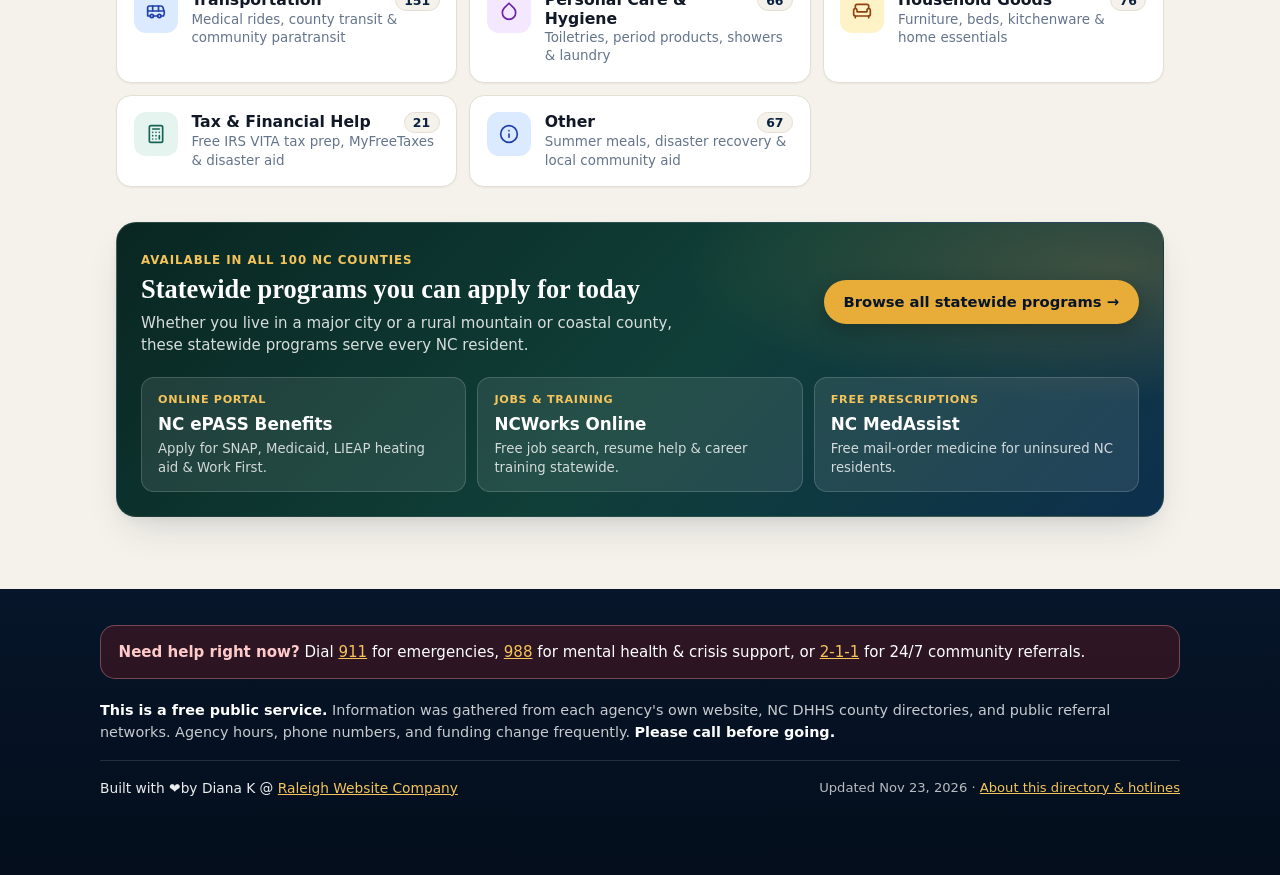
==== commit 7b031d6f: "ui: fix mobile card alignment, prevent horizontal overflow, lock mobile zoom, and add SSN indicators" ====
--- a/index.html
+++ b/index.html
@@ -2,10 +2,10 @@
 <html lang="en">
 <head>
 <meta charset="UTF-8" />
-<meta name="viewport" content="width=device-width, initial-scale=1, viewport-fit=cover" />
+<meta name="viewport" content="width=device-width, initial-scale=1, maximum-scale=1, user-scalable=no, viewport-fit=cover" />
 <meta name="theme-color" content="#081C36" />
 <meta name="color-scheme" content="light" />
-<meta name="description" content="Free directory of 2,890+ verified food, shelter, rent &amp; utility help, mental health crisis lines, childcare, WIC, dental &amp; medical clinics across all 100 North Carolina counties." />
+<meta name="description" content="Free directory of 2,850+ verified food, shelter, rent &amp; utility help, mental health crisis lines, childcare, WIC, dental &amp; medical clinics across all 100 North Carolina counties." />
 <meta name="robots" content="index, follow" />
 <meta property="og:title" content="NC Resources — Free help across all 100 North Carolina counties" />
 <meta property="og:description" content="Find free food, shelter, rent &amp; utility help, crisis support, childcare, diapers, transportation, and healthcare across North Carolina." />
@@ -15,13 +15,71 @@
 <meta property="og:locale" content="en_US" />
 <meta name="twitter:card" content="summary" />
 <meta name="twitter:title" content="NC Resources — Free help across North Carolina" />
-<meta name="twitter:description" content="Free directory of 2,890+ verified community resources across all 100 North Carolina counties." />
+<meta name="twitter:description" content="Free directory of 2,850+ verified community resources across all 100 North Carolina counties." />
 <link rel="canonical" href="https://nc-resources.org/" />
 <title>NC Resources — Free help across North Carolina</title>
 <link rel="icon" href="/favicon.svg" type="image/svg+xml" />
 <link rel="manifest" href="/manifest.webmanifest" />
-<link rel="stylesheet" href="/styles.css?v=4" />
+<link rel="stylesheet" href="/styles.css?v=6" />
 <link rel="preload" href="/data.json" as="fetch" type="application/json" crossorigin="anonymous" />
+<script type="application/ld+json">
+{
+  "@context": "https://schema.org",
+  "@graph": [
+    {
+      "@type": "Organization",
+      "@id": "https://nc-resources.org/#organization",
+      "name": "NC Resources",
+      "url": "https://nc-resources.org/",
+      "logo": {
+        "@type": "ImageObject",
+        "url": "https://nc-resources.org/favicon.svg"
+      },
+      "description": "Free, independent public service directory of verified community assistance programs across all 100 North Carolina counties.",
+      "areaServed": {
+        "@type": "State",
+        "name": "North Carolina"
+      },
+      "knowsLanguage": ["en", "es"]
+    },
+    {
+      "@type": "WebSite",
+      "@id": "https://nc-resources.org/#website",
+      "url": "https://nc-resources.org/",
+      "name": "NC Resources",
+      "description": "Free directory of 2,850+ verified food, shelter, rent & utility help, mental health crisis lines, childcare, WIC, dental & medical clinics across all 100 North Carolina counties.",
+      "inLanguage": ["en-US", "es-US"],
+      "isAccessibleForFree": true,
+      "publisher": {
+        "@id": "https://nc-resources.org/#organization"
+      },
+      "potentialAction": {
+        "@type": "SearchAction",
+        "target": {
+          "@type": "EntryPoint",
+          "urlTemplate": "https://nc-resources.org/?q={search_term_string}"
+        },
+        "query-input": "required name=search_term_string"
+      }
+    },
+    {
+      "@type": "CollectionPage",
+      "@id": "https://nc-resources.org/#webpage",
+      "url": "https://nc-resources.org/",
+      "name": "NC Resources — Free help across North Carolina",
+      "description": "Free directory of 2,850+ verified food, shelter, rent & utility help, mental health crisis lines, childcare, WIC, dental & medical clinics across all 100 North Carolina counties.",
+      "inLanguage": ["en-US", "es-US"],
+      "isAccessibleForFree": true,
+      "isPartOf": {
+        "@id": "https://nc-resources.org/#website"
+      },
+      "about": {
+        "@id": "https://nc-resources.org/#organization"
+      }
+    }
+  ]
+}
+</script>
 </head>
 <body>
 
@@ -79,7 +137,7 @@
 
     <div class="hero-metrics" aria-label="Directory coverage">
       <div class="metric-card">
-        <strong id="statTotal">2,891</strong>
+        <strong id="statTotal">2,850</strong>
         <span data-i18n="statPrograms">Verified listings</span>
       </div>
       <div class="metric-card">
@@ -87,7 +145,7 @@
         <span data-i18n="statCounties">NC counties</span>
       </div>
       <div class="metric-card">
-        <strong id="statCities">299</strong>
+        <strong id="statCities">297</strong>
         <span data-i18n="statCities">Cities &amp; towns</span>
       </div>
       <div class="metric-card">
@@ -177,6 +235,8 @@
         <button type="button" class="refine-pill" id="toggleVerified" aria-pressed="false" data-i18n="refineVerified">Verified recently</button>
         <button type="button" class="refine-pill" id="togglePhone" aria-pressed="false" data-i18n="refinePhone">Has phone</button>
         <button type="button" class="refine-pill" id="toggleWebsite" aria-pressed="false" data-i18n="refineWebsite">Has website</button>
+        <button type="button" class="refine-pill" id="toggleNoSsn" aria-pressed="false" data-i18n="refineNoSsn">No SSN required</button>
+        <button type="button" class="refine-pill refine-pill-ssn" id="toggleOnlySsn" aria-pressed="false" data-i18n="refineOnlySsn">Requires SSN</button>
       </div>
     </div>
   </section>
@@ -274,6 +334,6 @@
   </div>
 </footer>
 
-<script src="/app.js?v=5" defer></script>
+<script src="/app.js?v=7" defer></script>
 </body>
 </html>
--- a/styles.css
+++ b/styles.css
@@ -48,7 +48,13 @@
 }
 
 *, *::before, *::after { box-sizing: border-box; }
-html { -webkit-text-size-adjust: 100%; scroll-behavior: smooth; }
+html {
+  -webkit-text-size-adjust: 100%;
+  scroll-behavior: smooth;
+  overflow-x: clip;
+  overscroll-behavior-x: none;
+  touch-action: pan-y;
+}
 body {
   margin: 0;
   font-family: var(--font-body);
@@ -60,6 +66,10 @@
                     radial-gradient(circle at 88% 20%, rgba(20, 99, 86, 0.05), transparent 42%);
   -webkit-font-smoothing: antialiased;
   text-rendering: optimizeLegibility;
+  overflow-x: clip;
+  overscroll-behavior-x: none;
+  touch-action: pan-y;
+  max-width: 100%;
 }
 
 a { color: var(--navy-mid); }
@@ -118,7 +128,7 @@
 .urgent-bar-inner {
   max-width: 1080px;
   margin: 0 auto;
-  padding: 0.48rem 1rem;
+  padding: 0.48rem max(1rem, env(safe-area-inset-right, 0px)) 0.48rem max(1rem, env(safe-area-inset-left, 0px));
   display: flex;
   flex-wrap: wrap;
   align-items: center;
@@ -220,11 +230,12 @@
 .hero-inner {
   max-width: 1080px;
   margin: 0 auto;
-  padding: 1.15rem 1rem 0;
-  display: flex;
+  padding: 1.15rem max(1rem, env(safe-area-inset-right, 0px)) 0 max(1rem, env(safe-area-inset-left, 0px));
+  display: flex;
+  flex-wrap: wrap;
   align-items: center;
   justify-content: space-between;
-  gap: 0.75rem;
+  gap: 0.65rem 0.75rem;
   position: relative;
   z-index: 2;
 }
@@ -234,6 +245,8 @@
   gap: 0.75rem;
   text-decoration: none;
   color: var(--paper);
+  min-width: 0;
+  flex: 1 1 140px;
 }
 .brand:hover { color: var(--paper); }
 .brand-halo {
@@ -255,6 +268,7 @@
   display: flex;
   flex-direction: column;
   line-height: 1.15;
+  min-width: 0;
 }
 .brand-text strong {
   font-family: var(--font-display);
@@ -271,7 +285,9 @@
 .hero-nav {
   display: flex;
   align-items: center;
+  flex-wrap: wrap;
   gap: 0.45rem;
+  flex-shrink: 0;
 }
 .nav-saved {
   display: inline-flex;
@@ -352,23 +368,26 @@
 .hero-copy {
   max-width: 1080px;
   margin: 1.9rem auto 0;
-  padding: 0 1rem;
+  padding: 0 max(1rem, env(safe-area-inset-right, 0px)) 0 max(1rem, env(safe-area-inset-left, 0px));
   position: relative;
   z-index: 2;
 }
 .hero-eyebrow {
   display: inline-flex;
   align-items: center;
+  flex-wrap: wrap;
   gap: 0.4rem;
+  max-width: 100%;
   font-size: 0.74rem;
   font-weight: 700;
   text-transform: uppercase;
   letter-spacing: 0.09em;
+  line-height: 1.35;
   color: var(--gold-bright);
   background: rgba(232, 172, 56, 0.13);
   border: 1px solid rgba(244, 196, 90, 0.30);
   padding: 0.3rem 0.78rem;
-  border-radius: 999px;
+  border-radius: 16px;
   margin-bottom: 0.85rem;
 }
 .lede {
@@ -397,7 +416,7 @@
 
 .hero-metrics {
   display: grid;
-  grid-template-columns: repeat(2, 1fr);
+  grid-template-columns: repeat(2, minmax(0, 1fr));
   gap: 0.6rem;
   margin-top: 1.5rem;
   max-width: 720px;
@@ -410,6 +429,7 @@
   padding: 0.65rem 0.9rem;
   display: flex;
   flex-direction: column;
+  min-width: 0;
 }
 .metric-card strong {
   font-size: 1.25rem;
@@ -429,7 +449,7 @@
 main {
   max-width: 1080px;
   margin: 0 auto;
-  padding: 0 1rem 4.5rem;
+  padding: 0 max(1rem, env(safe-area-inset-right, 0px)) 4.5rem max(1rem, env(safe-area-inset-left, 0px));
   position: relative;
   z-index: 3;
 }
@@ -443,12 +463,14 @@
   box-shadow: var(--shadow-md);
   position: relative;
   z-index: 4;
+  min-width: 0;
+  max-width: 100%;
 }
 
 .filters {
   display: grid;
   gap: 0.7rem;
-  grid-template-columns: 1fr;
+  grid-template-columns: minmax(0, 1fr);
 }
 
 .field {
@@ -504,6 +526,11 @@
   font-family: inherit;
   min-height: var(--tap);
   width: 100%;
+  min-width: 0;
+  max-width: 100%;
+  overflow: hidden;
+  text-overflow: ellipsis;
+  white-space: nowrap;
   color: var(--ink);
   transition: border-color 0.15s ease, background-color 0.15s ease, box-shadow 0.15s ease;
 }
@@ -513,6 +540,8 @@
 .search-wrap {
   position: relative;
   display: block;
+  width: 100%;
+  min-width: 0;
 }
 .search-icon {
   position: absolute;
@@ -532,6 +561,8 @@
   font-size: 16px;
   min-height: var(--tap);
   width: 100%;
+  min-width: 0;
+  max-width: 100%;
   color: var(--ink);
   font-family: inherit;
   transition: border-color 0.15s ease, background-color 0.15s ease;
@@ -643,6 +674,8 @@
   border: 1px solid var(--line);
   border-radius: var(--radius);
   box-shadow: var(--shadow-xs);
+  min-width: 0;
+  max-width: 100%;
 }
 .toolbar-top {
   display: flex;
@@ -663,6 +696,8 @@
 .status {
   font-size: 0.96rem;
   color: var(--ink-soft);
+  min-width: 0;
+  overflow-wrap: anywhere;
 }
 .status .count {
   color: var(--navy);
@@ -707,6 +742,8 @@
   display: inline-flex;
   align-items: center;
   gap: 0.35rem;
+  max-width: 100%;
+  overflow-wrap: anywhere;
   background: var(--navy-soft);
   color: var(--navy);
   border: 1px solid rgba(20, 59, 109, 0.2);
@@ -743,6 +780,20 @@
   border-color: var(--pine);
   color: var(--paper);
 }
+.refine-pill-ssn {
+  border-color: var(--crimson-border);
+  color: #991B1B;
+  background: var(--crimson-soft);
+}
+.refine-pill-ssn:hover {
+  border-color: var(--crimson);
+  color: var(--crimson);
+}
+.refine-pill-ssn.is-active {
+  background: var(--crimson);
+  border-color: var(--crimson);
+  color: var(--paper);
+}
 
 /* ---------- Home Discovery: Scenarios & Category Grid ---------- */
 
@@ -779,7 +830,7 @@
 .scenarios-grid {
   display: grid;
   gap: 0.75rem;
-  grid-template-columns: 1fr;
+  grid-template-columns: minmax(0, 1fr);
 }
 .scenario-card {
   display: flex;
@@ -796,6 +847,8 @@
   box-shadow: var(--shadow-xs);
   position: relative;
   overflow: hidden;
+  min-width: 0;
+  width: 100%;
   transition: transform 0.18s ease, box-shadow 0.18s ease, border-color 0.18s ease;
 }
 .scenario-card::before {
@@ -863,7 +916,7 @@
 .category-grid {
   display: grid;
   gap: 0.75rem;
-  grid-template-columns: 1fr;
+  grid-template-columns: minmax(0, 1fr);
 }
 .cat-card {
   display: flex;
@@ -879,6 +932,7 @@
   color: var(--ink);
   box-shadow: var(--shadow-xs);
   transition: transform 0.18s ease, box-shadow 0.18s ease, border-color 0.18s ease;
+  min-width: 0;
   width: 100%;
 }
 .cat-card:hover {
@@ -999,7 +1053,7 @@
 .spotlight-cards {
   display: grid;
   gap: 0.7rem;
-  grid-template-columns: 1fr;
+  grid-template-columns: minmax(0, 1fr);
 }
 .mini-spot {
   display: flex;
@@ -1010,6 +1064,7 @@
   border-radius: 13px;
   padding: 0.9rem 1rem;
   color: var(--paper);
+  min-width: 0;
   transition: background 0.15s ease, transform 0.15s ease, border-color 0.15s ease;
 }
 .mini-spot:hover {
@@ -1041,6 +1096,7 @@
 
 .results {
   display: grid;
+  grid-template-columns: minmax(0, 1fr);
   gap: 1rem;
 }
 
@@ -1053,6 +1109,9 @@
   display: flex;
   flex-direction: column;
   position: relative;
+  min-width: 0;
+  max-width: 100%;
+  overflow-wrap: break-word;
   transition: transform 0.18s ease, box-shadow 0.18s ease, border-color 0.18s ease;
 }
 .card:hover {
@@ -1068,24 +1127,50 @@
   border-top: 3px solid var(--crimson);
   background: #FFFAFA;
 }
-
+.card[data-ssn="true"] {
+  border: 1.5px solid #F87171;
+  border-top: 4px solid var(--crimson);
+  background: var(--crimson-soft);
+}
+.card[data-ssn="true"]:hover {
+  border-color: var(--crimson);
+}
+.card[data-ssn="true"] .card-name {
+  color: #7F1D1D;
+}
+.card[data-ssn="true"] .card-rows {
+  background: #FFF7F7;
+  border-color: var(--crimson-border);
+}
+.card[data-ssn="true"] .card-foot {
+  border-top-color: var(--crimson-border);
+}
+
+.card-head {
+  min-width: 0;
+}
 .card-top-row {
   display: flex;
   align-items: flex-start;
   justify-content: space-between;
   gap: 0.6rem;
   margin-bottom: 0.45rem;
+  min-width: 0;
 }
 .card-badges {
   display: flex;
   flex-wrap: wrap;
   align-items: center;
   gap: 0.35rem;
+  flex: 1;
+  min-width: 0;
 }
 .badge {
   display: inline-flex;
   align-items: center;
   gap: 0.25rem;
+  max-width: 100%;
+  overflow-wrap: anywhere;
   font-size: 0.7rem;
   font-weight: 700;
   text-transform: uppercase;
@@ -1109,6 +1194,13 @@
 .badge-verified {
   background: #ECFDF5;
   color: #065F46;
+  text-transform: none;
+  letter-spacing: 0;
+  font-size: 0.72rem;
+}
+.badge-ssn {
+  background: var(--crimson);
+  color: #FFFFFF;
   text-transform: none;
   letter-spacing: 0;
   font-size: 0.72rem;
@@ -1151,18 +1243,31 @@
   margin: 0 0 0.32rem;
   color: var(--ink);
   letter-spacing: -0.01em;
+  overflow-wrap: anywhere;
 }
 .card-loc {
   display: flex;
   align-items: flex-start;
-  flex-wrap: wrap;
-  gap: 0.35rem;
+  gap: 0.38rem;
   font-size: 0.87rem;
   color: var(--ink-soft);
   margin-bottom: 0.75rem;
-}
-.card-loc svg { flex-shrink: 0; margin-top: 2px; color: var(--ink-mute); }
+  min-width: 0;
+}
+.card-loc svg { flex-shrink: 0; margin-top: 3px; color: var(--ink-mute); }
+.card-loc-text {
+  flex: 1;
+  min-width: 0;
+  display: flex;
+  flex-wrap: wrap;
+  align-items: baseline;
+  gap: 0.22rem 0.4rem;
+  line-height: 1.42;
+  overflow-wrap: anywhere;
+}
 .county-tag {
+  display: inline-block;
+  white-space: nowrap;
   font-size: 0.74rem;
   font-weight: 600;
   color: var(--ink-mute);
@@ -1173,11 +1278,13 @@
 
 .card-rows {
   display: grid;
+  grid-template-columns: minmax(0, 1fr);
   gap: 0.45rem;
   padding: 0.75rem 0.85rem;
   background: var(--surface-subtle);
   border: 1px solid var(--line);
   border-radius: 11px;
+  min-width: 0;
 }
 .row {
   display: flex;
@@ -1185,6 +1292,7 @@
   align-items: flex-start;
   font-size: 0.9rem;
   line-height: 1.44;
+  min-width: 0;
 }
 .row-icon {
   flex-shrink: 0;
@@ -1195,8 +1303,42 @@
   display: grid;
   place-items: center;
 }
-.row-text { min-width: 0; word-break: break-word; color: var(--ink-soft); }
+.row-text {
+  flex: 1;
+  min-width: 0;
+  overflow-wrap: anywhere;
+  word-break: break-word;
+  color: var(--ink-soft);
+}
 .row-text strong { font-weight: 600; color: var(--ink); }
+.row-who.is-ssn .row-icon,
+.row-docs.is-ssn .row-icon {
+  color: var(--crimson);
+}
+.row-who.is-ssn .row-text strong,
+.row-docs.is-ssn .row-text strong {
+  color: #991B1B;
+}
+.ssn-check-tag {
+  display: inline-flex;
+  align-items: center;
+  gap: 0.25rem;
+  margin: 0.15rem 0 0 0.35rem;
+  padding: 0.08rem 0.52rem;
+  max-width: 100%;
+  border-radius: 999px;
+  background: #FEE2E2;
+  border: 1px solid #FCA5A5;
+  color: #991B1B;
+  font-size: 0.78rem;
+  font-weight: 700;
+  line-height: 1.35;
+  vertical-align: baseline;
+}
+.ssn-check-tag svg {
+  color: var(--crimson);
+  flex-shrink: 0;
+}
 
 .cta-row {
   display: flex;
@@ -1210,6 +1352,7 @@
   align-items: center;
   justify-content: center;
   gap: 0.38rem;
+  max-width: 100%;
   text-decoration: none;
   background: var(--navy);
   color: var(--paper);
@@ -1219,6 +1362,7 @@
   font-family: inherit;
   font-size: 0.9rem;
   font-weight: 600;
+  line-height: 1.25;
   min-height: var(--tap);
   flex: 1 1 auto;
   text-align: center;
@@ -1249,6 +1393,9 @@
   font-size: 0.84rem;
   color: #6B4400;
   line-height: 1.44;
+  min-width: 0;
+  overflow-wrap: anywhere;
+  word-break: break-word;
 }
 .notes strong { color: #8A3F00; }
 .notes[data-strong="true"] {
@@ -1297,6 +1444,7 @@
   background: var(--surface-subtle);
   border-radius: 9px;
   border: 1px solid var(--line);
+  min-width: 0;
 }
 .detail.open { display: block; }
 .detail p {
@@ -1304,6 +1452,8 @@
   font-size: 0.9rem;
   color: var(--ink-soft);
   line-height: 1.52;
+  overflow-wrap: anywhere;
+  word-break: break-word;
 }
 
 /* ---------- Statewide Supplement ---------- */
@@ -1342,8 +1492,9 @@
 
 .floating-saved {
   position: fixed;
-  bottom: 1.25rem;
-  right: 1.25rem;
+  bottom: calc(1rem + env(safe-area-inset-bottom, 0px));
+  right: max(1rem, env(safe-area-inset-right, 0px));
+  max-width: calc(100vw - 5rem);
   display: inline-flex;
   align-items: center;
   gap: 0.45rem;
@@ -1365,14 +1516,15 @@
 
 .back-to-top {
   position: fixed;
-  bottom: 1.25rem;
-  left: 1.25rem;
+  bottom: calc(1rem + env(safe-area-inset-bottom, 0px));
+  left: max(1rem, env(safe-area-inset-left, 0px));
   width: 44px;
   height: 44px;
   border-radius: 50%;
   display: grid;
   place-items: center;
-  background: var(--paper);
+  background: rgba(255, 255, 255, 0.94);
+  backdrop-filter: blur(8px);
   color: var(--navy);
   border: 1px solid var(--line-strong);
   box-shadow: var(--shadow-sm);
@@ -1390,6 +1542,7 @@
   border-radius: var(--radius);
   color: var(--ink-soft);
   grid-column: 1 / -1;
+  min-width: 0;
 }
 .empty p { font-size: 1rem; margin: 0.45rem 0; }
 .empty strong { color: var(--ink); }
@@ -1398,18 +1551,22 @@
   color: var(--ink-mute);
   font-family: ui-monospace, SFMono-Regular, Menlo, monospace;
   margin-top: 0.9rem !important;
+  overflow-wrap: anywhere;
 }
 
 .toast {
   position: fixed;
-  bottom: 1.35rem;
+  bottom: calc(1.25rem + env(safe-area-inset-bottom, 0px));
   left: 50%;
   transform: translateX(-50%) translateY(16px);
+  max-width: calc(100vw - 2rem);
+  width: max-content;
+  text-align: center;
   background: var(--navy-deep);
   color: var(--paper);
   border: 1px solid rgba(244, 196, 90, 0.35);
-  padding: 0.7rem 1.25rem;
-  border-radius: 999px;
+  padding: 0.7rem 1.2rem;
+  border-radius: 14px;
   font-size: 0.9rem;
   font-weight: 600;
   box-shadow: var(--shadow-lg);
@@ -1434,6 +1591,8 @@
   margin-top: -2.2rem;
   position: relative;
   z-index: 4;
+  min-width: 0;
+  overflow-wrap: break-word;
 }
 .prose h2 {
   font-family: var(--font-display);
@@ -1442,7 +1601,7 @@
   color: var(--navy);
 }
 .prose h2:first-child { margin-top: 0; }
-.prose p, .prose li { font-size: 0.98rem; line-height: 1.62; color: var(--ink-soft); }
+.prose p, .prose li { font-size: 0.98rem; line-height: 1.62; color: var(--ink-soft); overflow-wrap: anywhere; }
 .prose strong { color: var(--ink); }
 .prose ul { padding-left: 1.25rem; }
 .prose li { margin-bottom: 0.45rem; }
@@ -1461,7 +1620,7 @@
 .hotline-grid {
   display: grid;
   gap: 0.75rem;
-  grid-template-columns: 1fr;
+  grid-template-columns: minmax(0, 1fr);
   margin: 0.85rem 0 1.4rem;
 }
 .hotline-card {
@@ -1469,6 +1628,7 @@
   border: 1px solid var(--line);
   border-radius: var(--radius);
   padding: 0.95rem 1.05rem;
+  min-width: 0;
   transition: border-color 0.15s ease, box-shadow 0.15s ease;
 }
 .hotline-card:hover { border-color: var(--navy-mid); box-shadow: var(--shadow-xs); }
@@ -1502,7 +1662,7 @@
 .foot {
   background: linear-gradient(180deg, var(--navy-deep) 0%, #040E1C 100%);
   color: rgba(255, 255, 255, 0.84);
-  padding: 2.25rem 1rem 3rem;
+  padding: 2.25rem max(1rem, env(safe-area-inset-right, 0px)) calc(4.75rem + env(safe-area-inset-bottom, 0px)) max(1rem, env(safe-area-inset-left, 0px));
   font-size: 0.9rem;
   line-height: 1.55;
 }
@@ -1538,28 +1698,130 @@
 
 /* ---------- Responsive Breakpoints ---------- */
 
+@media (max-width: 639px) {
+  .cta-row .cta:not(.alt) {
+    flex: 1 1 100%;
+  }
+  .cta-row .cta.alt,
+  .cta-row .cta.share-btn {
+    flex: 1 1 auto;
+    padding: 0.54rem 0.72rem;
+    font-size: 0.86rem;
+  }
+  .spotlight-btn {
+    width: 100%;
+  }
+  .expand-toggle {
+    min-height: 36px;
+  }
+  .chip,
+  .refine-pill {
+    min-height: 36px;
+    display: inline-flex;
+    align-items: center;
+  }
+  .back-to-top {
+    width: 40px;
+    height: 40px;
+  }
+}
+
+@media (max-width: 520px) {
+  .urgent-bar-inner {
+    gap: 0.35rem 0.55rem;
+  }
+  .hero-inner {
+    padding-top: 0.95rem;
+    gap: 0.55rem;
+  }
+  .brand {
+    gap: 0.6rem;
+  }
+  .brand-logo {
+    width: 38px;
+    height: 38px;
+  }
+  .brand-text strong {
+    font-size: 1.12rem;
+  }
+  .brand-text em {
+    font-size: 0.72rem;
+  }
+  .hero-nav {
+    gap: 0.35rem;
+  }
+  .lang-btn {
+    padding: 0.3rem 0.54rem;
+    min-height: 32px;
+    font-size: 0.76rem;
+  }
+  .nav-link {
+    padding: 0.36rem 0.72rem;
+    font-size: 0.82rem;
+    min-height: 36px;
+  }
+  .nav-saved {
+    padding: 0.34rem 0.62rem;
+    font-size: 0.8rem;
+    min-height: 36px;
+  }
+  .hero-copy {
+    margin-top: 1.45rem;
+  }
+  .hero-eyebrow {
+    font-size: 0.68rem;
+    letter-spacing: 0.06em;
+    padding: 0.28rem 0.68rem;
+  }
+  .lede-accent {
+    text-underline-offset: 4px;
+  }
+  .filters-shell {
+    padding: 0.95rem 0.9rem;
+    margin: -2.1rem 0 1.25rem;
+    border-radius: 16px;
+  }
+  .toolbar {
+    padding: 0.75rem 0.85rem;
+  }
+  .card {
+    padding: 1rem 0.95rem 0.95rem;
+  }
+  .card-rows {
+    padding: 0.68rem 0.75rem;
+  }
+  .statewide-spotlight {
+    padding: 1.2rem 1rem;
+    border-radius: 16px;
+  }
+  .prose {
+    padding: 1.25rem 1rem;
+    border-radius: 16px;
+  }
+}
+
 @media (min-width: 640px) {
-  .hero-metrics { grid-template-columns: repeat(4, 1fr); }
-  .filters { grid-template-columns: 165px 1fr 1fr; }
+  .hero-metrics { grid-template-columns: repeat(4, minmax(0, 1fr)); }
+  .filters { grid-template-columns: 165px minmax(0, 1fr) minmax(0, 1fr); }
   .search-field { grid-column: 1 / 3; }
   .btn-clear { align-self: end; }
-  .scenarios-grid { grid-template-columns: repeat(2, 1fr); }
-  .category-grid { grid-template-columns: repeat(2, 1fr); }
-  .spotlight-cards { grid-template-columns: repeat(3, 1fr); }
-  .hotline-grid { grid-template-columns: repeat(2, 1fr); }
+  .scenarios-grid { grid-template-columns: repeat(2, minmax(0, 1fr)); }
+  .category-grid { grid-template-columns: repeat(2, minmax(0, 1fr)); }
+  .spotlight-cards { grid-template-columns: repeat(3, minmax(0, 1fr)); }
+  .hotline-grid { grid-template-columns: repeat(2, minmax(0, 1fr)); }
   .prose { padding: 2.15rem 2.4rem; }
 }
 
 @media (min-width: 920px) {
   .filters {
-    grid-template-columns: 165px 1fr 1fr 1.3fr auto;
+    grid-template-columns: 165px minmax(0, 1fr) minmax(0, 1fr) minmax(0, 1.3fr) auto;
     align-items: end;
   }
   .search-field { grid-column: auto; }
-  .scenarios-grid { grid-template-columns: repeat(3, 1fr); }
-  .category-grid { grid-template-columns: repeat(3, 1fr); }
-  .results { grid-template-columns: repeat(2, 1fr); }
-  .hotline-grid { grid-template-columns: repeat(3, 1fr); }
+  .scenarios-grid { grid-template-columns: repeat(3, minmax(0, 1fr)); }
+  .category-grid { grid-template-columns: repeat(3, minmax(0, 1fr)); }
+  .results { grid-template-columns: repeat(2, minmax(0, 1fr)); }
+  .hotline-grid { grid-template-columns: repeat(3, minmax(0, 1fr)); }
   .spotlight-top {
     flex-direction: row;
     align-items: center;
@@ -1608,6 +1870,15 @@
     border-radius: 6px;
     padding: 0.6rem 0.75rem;
     margin-bottom: 0.55rem;
+  }
+  .card[data-ssn="true"] {
+    border: 1.5px solid #B91C1C;
+    border-left: 4px solid #B91C1C;
+    background: #FEF2F2;
+  }
+  .ssn-check-tag {
+    border-color: #B91C1C;
+    color: #991B1B;
   }
   .card-rows { background: transparent; border: none; padding: 0.35rem 0; }
   .card-name { font-size: 11.5pt; }
